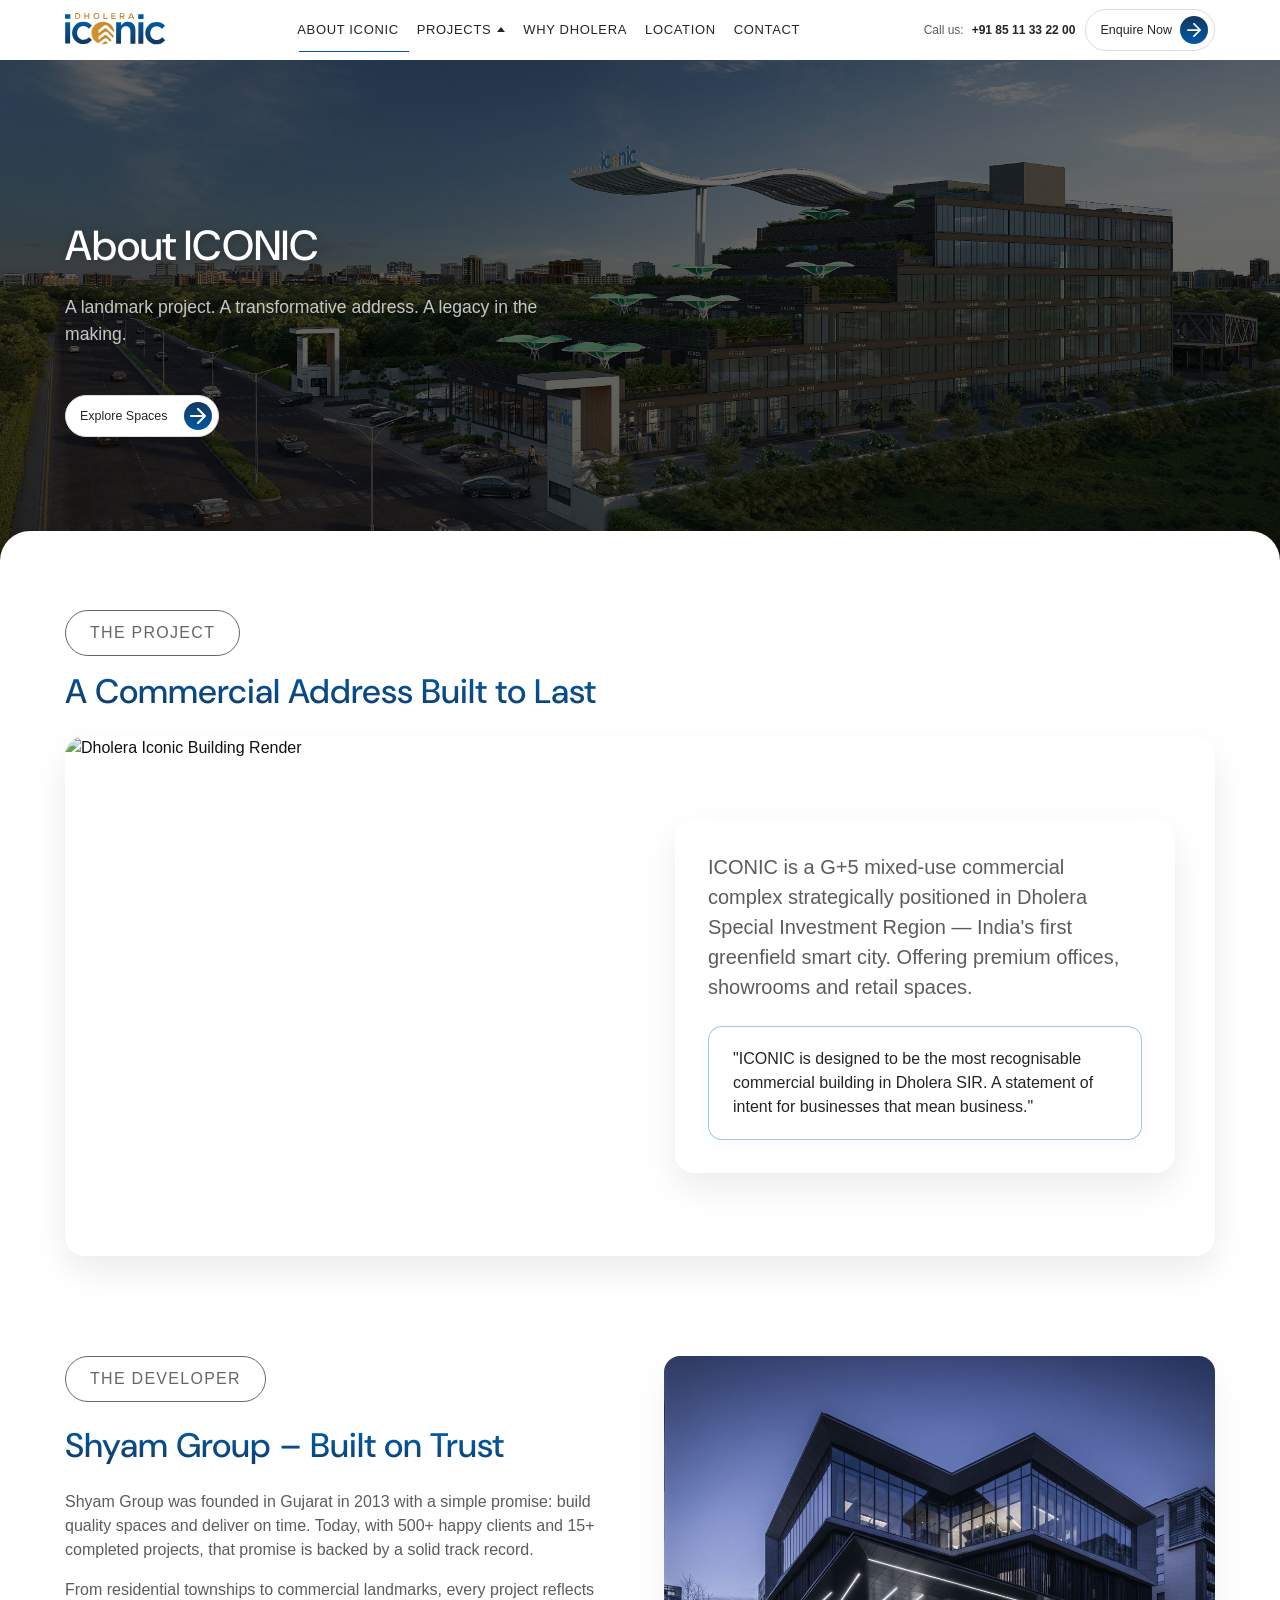
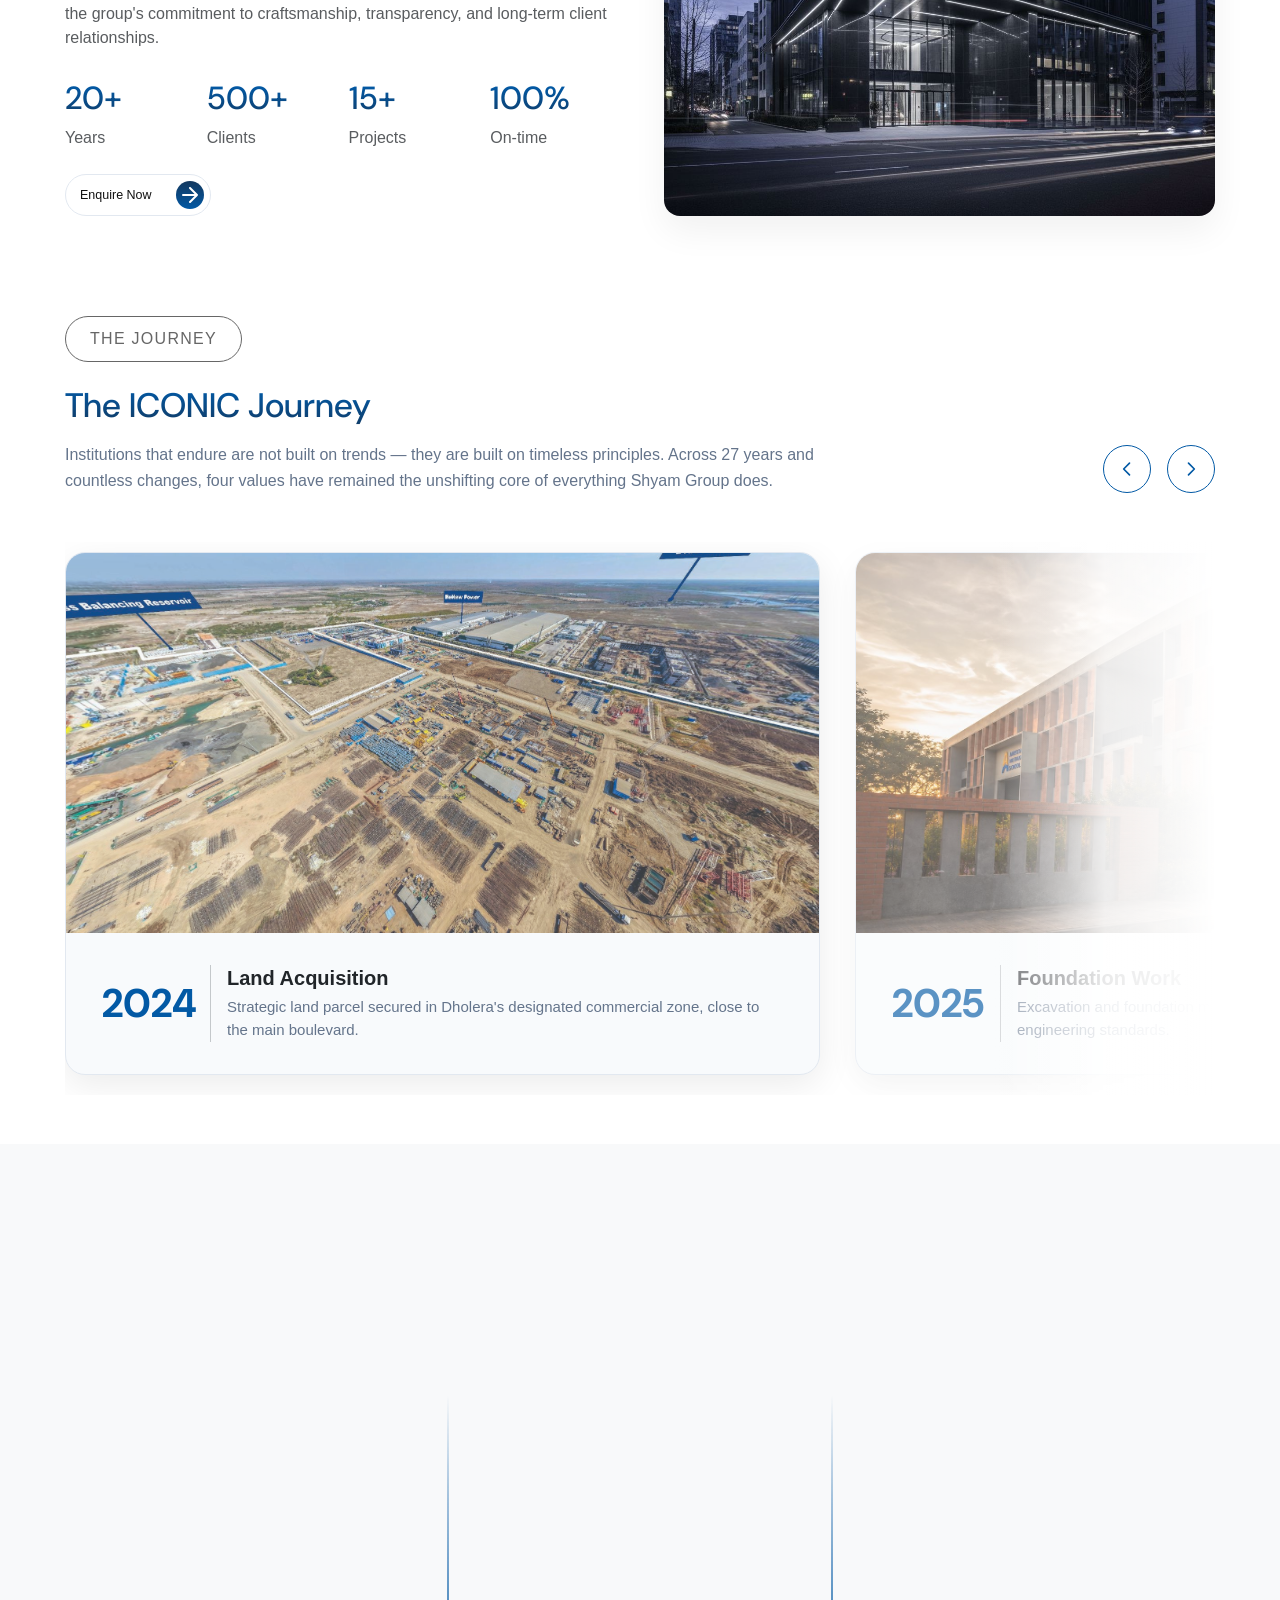
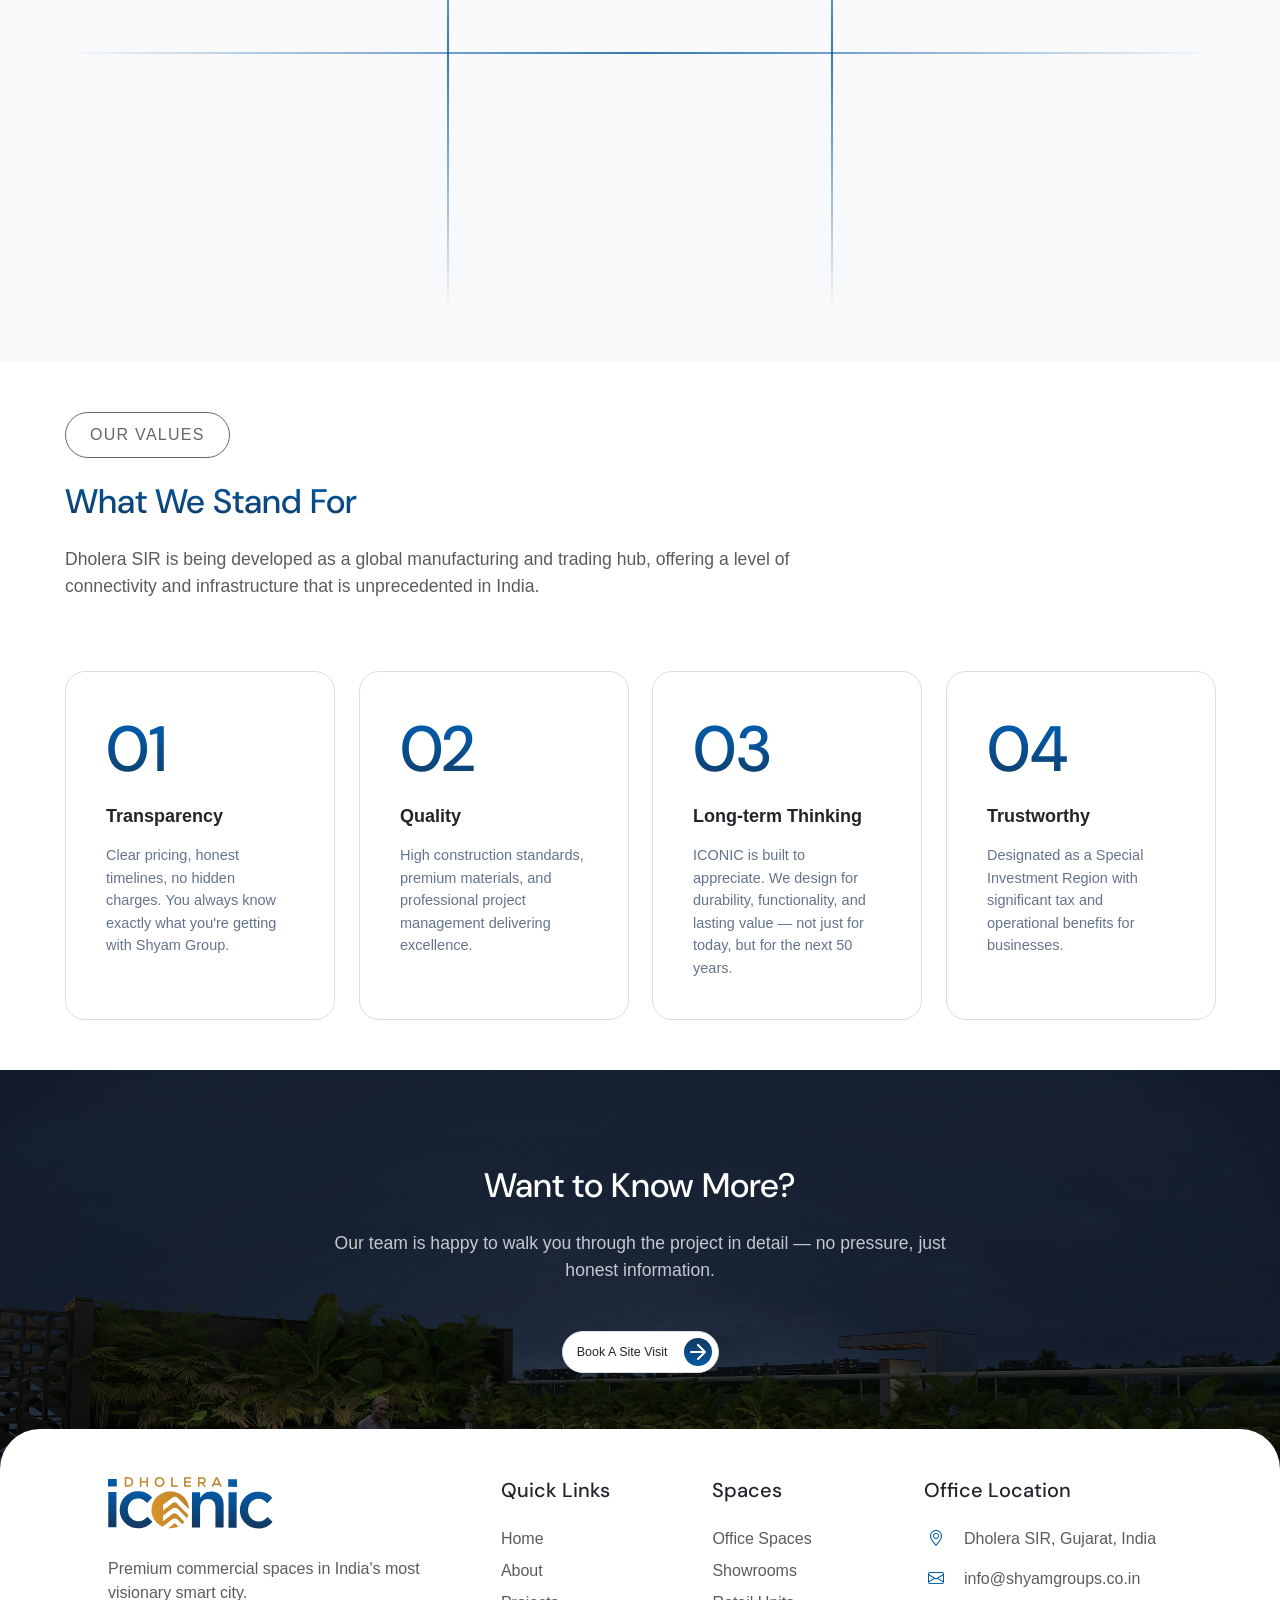
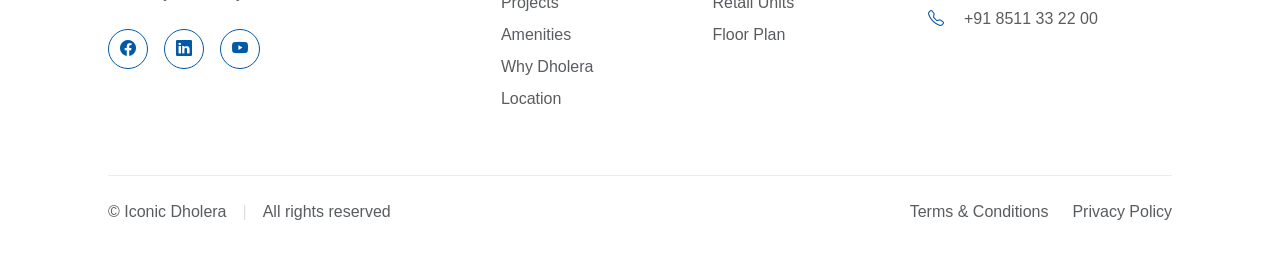
==== about.html @ 5c7adf0c "Scale feature developer building images down on mobile for compact elegant layout" ====
<!DOCTYPE html>
<html lang="en">

<head>
  <meta charset="UTF-8">
  <meta name="viewport" content="width=device-width, initial-scale=1.0">
  <title>About Dholera Iconic - Mixed-Use Commercial Complex</title>
  <meta name="description"
    content="Learn about Dholera Iconic, a premium G+5 Mixed-Use Commercial Complex in Dholera SIR developed by Shyam Group.">

  <!-- Bootstrap & Bootstrap Icons CDN -->
  <link rel="stylesheet" href="https://cdn.jsdelivr.net/npm/bootstrap@5.3.3/dist/css/bootstrap.min.css">
  <link rel="stylesheet" href="https://cdn.jsdelivr.net/npm/bootstrap-icons@1.11.3/font/bootstrap-icons.min.css">

  <!-- Swiper.js CSS CDN -->
  <link rel="stylesheet" href="https://cdn.jsdelivr.net/npm/swiper@11/swiper-bundle.min.css" />

  <!-- Custom Stylesheets -->
  <link rel="stylesheet" href="assets/css/style.css">
  <link rel="stylesheet" href="assets/css/components.css">
  <link rel="stylesheet" href="assets/css/animations.css">
  <link rel="stylesheet" href="assets/css/responsive.css">

</head>

<body class="inner-page">

  <!-- Header Dynamic Component Placeholder -->
  <div id="header-placeholder"></div>

  <!-- ==========================================
     HERO SECTION
     ========================================== -->
  <section class="hero-section hero-about" id="hero">
    <div class="container max-width-container">
      <div class="row">
        <div class="col-12 col-lg-8 text-white hero-content-wrapper">
          <div class="slide-up animated">
            <h1 class="h1-title mb-4 font-dm font-medium text-white hero-title">About ICONIC</h1>
            <p class="font-switzer font-regular text-white opacity-75 mb-5 fs-4 lh-base hero-desc">
              A landmark project. A transformative address. A legacy in the making.
            </p>
            <a href="#the-project" class="btn btn-enquire d-inline-flex align-items-center gap-3">
              <span class="font-switzer font-medium text-dark">Explore Spaces</span>
              <div class="btn-arrow-circle d-flex align-items-center justify-content-center">
                <svg width="16" height="16" viewBox="0 0 16 16" fill="none" xmlns="http://www.w3.org/2000/svg">
                  <path d="M1 8H15M15 8L8 1M15 8L8 15" stroke="white" stroke-width="2" stroke-linecap="round"
                    stroke-linejoin="round" />
                </svg>
              </div>
            </a>
          </div>
        </div>
      </div>
    </div>
    <div class="hero-curve"></div>
  </section>


  <!-- ==========================================
     THE PROJECT SECTION
     ========================================== -->
  <!-- ==========================================
     THE PROJECT SECTION
     ========================================== -->
  <section class="section-padding py-5 bg-white" id="the-project">
    <div class="container max-width-container">

      <!-- Section Header -->
      <div class="mb-4 slide-up">
        <div class="tag-capsule mb-3">THE PROJECT</div>
        <h2 class="h2-title text-gradient-primary mb-4 font-dm">A Commercial Address Built to Last</h2>
      </div>

      <!-- Feature Image Banner with Overlay Content -->
      <div class="project-banner-wrapper position-relative slide-up delay-1">
        <!-- Background Image -->
        <img src="assets/images/about_project.png" alt="Dholera Iconic Building Render"
          class="project-banner-img w-100 object-fit-cover">

        <!-- Overlay Text & Quote Card Container (Positioned on Right Side) -->
        <div class="project-banner-overlay">
          <p class="font-switzer font-regular text-muted fs-5 lh-base mb-4">
            ICONIC is a G+5 mixed-use commercial complex strategically positioned in Dholera Special Investment Region
            — India's first greenfield smart city. Offering premium offices, showrooms and retail spaces.
          </p>

          <!-- Translucent Quote Card -->
          <div class="quote-card">
            <p class="font-switzer font-medium text-dark mb-0 fs-6 lh-base">
              "ICONIC is designed to be the most recognisable commercial building in Dholera SIR. A statement of
              intent for businesses that mean business."
            </p>
          </div>
        </div>
      </div>

    </div>
  </section>


  <!-- ==========================================
     THE DEVELOPER SECTION
     ========================================== -->
  <section class="section-padding py-5 bg-white" id="the-developer">
    <div class="container max-width-container">
      <div class="row g-4 g-lg-5 align-items-stretch">

        <!-- Left Content Column -->
        <div class="col-12 col-lg-6 slide-up d-flex flex-column justify-content-between">
          <div>
            <div class="tag-capsule mb-4">The Developer</div>
            <h2 class="h2-title text-gradient-primary font-dm mb-4">Shyam Group – Built on Trust</h2>

            <p class="font-switzer font-regular text-muted fs-6 lh-base mb-3">
              Shyam Group was founded in Gujarat in 2013 with a simple promise: build quality spaces and deliver on
              time.
              Today, with 500+ happy clients and 15+ completed projects, that promise is backed by a solid track record.
            </p>
            <p class="font-switzer font-regular text-muted fs-6 lh-base mb-4">
              From residential townships to commercial landmarks, every project reflects the group's commitment to
              craftsmanship, transparency, and long-term client relationships.
            </p>
          </div>

          <div>
            <!-- Clean Borderless Developer Stats Grid -->
            <div class="row g-3 mb-4 text-start">
              <div class="col-3">
                <span class="fs-2 font-dm font-medium text-gradient-primary d-block mb-1">20+</span>
                <span class="font-switzer font-regular text-muted fs-6">Years</span>
              </div>
              <div class="col-3">
                <span class="fs-2 font-dm font-medium text-gradient-primary d-block mb-1">500+</span>
                <span class="font-switzer font-regular text-muted fs-6">Clients</span>
              </div>
              <div class="col-3">
                <span class="fs-2 font-dm font-medium text-gradient-primary d-block mb-1">15+</span>
                <span class="font-switzer font-regular text-muted fs-6">Projects</span>
              </div>
              <div class="col-3">
                <span class="fs-2 font-dm font-medium text-gradient-primary d-block mb-1">100%</span>
                <span class="font-switzer font-regular text-muted fs-6">On-time</span>
              </div>
            </div>

            <!-- Enquire Button -->
            <a href="contact.html" class="btn btn-cta d-inline-flex align-items-center">
              <span>Enquire Now</span>
              <div class="btn-arrow-circle d-flex align-items-center justify-content-center ms-2">
                <svg width="16" height="16" viewBox="0 0 16 16" fill="none" xmlns="http://www.w3.org/2000/svg">
                  <path d="M1 8H15M15 8L8 1M15 8L8 15" stroke="white" stroke-width="2" stroke-linecap="round"
                    stroke-linejoin="round" />
                </svg>
              </div>
            </a>
          </div>
        </div>

        <!-- Right Image Column (Matching Left Height via Flexbox) -->
        <div class="col-12 col-lg-6 slide-up delay-1">
          <div class="developer-img-wrapper h-100 overflow-hidden rounded-4">
            <img src="assets/images/developer_image.jpg" alt="Shyam Group Development Team"
              class="w-100 h-100 object-fit-cover image-zoom-hover">
          </div>
        </div>

      </div>
    </div>
  </section>


  <!-- ==========================================
     THE JOURNEY (TIMELINE SLIDER) SECTION
     ========================================== -->
  <section class="section-padding py-5 bg-white" id="the-journey">
    <div class="container max-width-container">

      <!-- Section Header with Left Title & Right Navigation Arrows -->
      <div class="row align-items-end mb-5 slide-up">
        <div class="col-12 col-lg-8">
          <div class="tag-capsule mb-4">The Journey</div>
          <h2 class="h2-title text-gradient-primary font-dm mb-3">The ICONIC Journey</h2>
          <p class="section-desc mb-0">
            Institutions that endure are not built on trends — they are built on timeless principles. Across 27 years
            and
            countless changes, four values have remained the unshifting core of everything Shyam Group does.
          </p>
        </div>
        <div class="col-12 col-lg-4 d-flex justify-content-lg-end gap-3 mt-4 mt-lg-0">
          <button class="journey-arrow-btn" id="journey-prev-btn" aria-label="Previous Slide">
            <svg width="20" height="20" viewBox="0 0 24 24" fill="none" xmlns="http://www.w3.org/2000/svg">
              <path d="M15 19L8 12L15 5" stroke="#0259A5" stroke-width="2" stroke-linecap="round"
                stroke-linejoin="round" />
            </svg>
          </button>
          <button class="journey-arrow-btn" id="journey-next-btn" aria-label="Next Slide">
            <svg width="20" height="20" viewBox="0 0 24 24" fill="none" xmlns="http://www.w3.org/2000/svg">
              <path d="M9 5L16 12L9 19" stroke="#0259A5" stroke-width="2" stroke-linecap="round"
                stroke-linejoin="round" />
            </svg>
          </button>
        </div>
      </div>

      <!-- Timeline Card Slider Wrapper -->
      <div class="journey-slider-wrapper slide-up delay-1">
        <div class="swiper journeySwiper">
          <div class="swiper-wrapper">

            <!-- Slide 1: 2024 -->
            <div class="swiper-slide">
              <div class="journey-card">
                <img src="assets/images/journey_1.jpg" alt="Land Acquisition Phase">
                <div class="journey-card-body">
                  <div class="row align-items-center g-3">
                    <div class="col-auto">
                      <span class="fs-1 font-dm font-bold d-block"
                        style="color: #0259A5 !important; min-width: 100px;">2024</span>
                    </div>
                    <div class="col ps-3 border-start border-secondary-subtle">
                      <h4 class="font-switzer font-semibold text-dark mb-1 fs-5">Land Acquisition</h4>
                      <p class="font-switzer font-regular text-muted mb-0 fs-6 lh-base">
                        Strategic land parcel secured in Dholera's designated commercial zone, close to the main
                        boulevard.
                      </p>
                    </div>
                  </div>
                </div>
              </div>
            </div>

            <!-- Slide 2: 2025 -->
            <div class="swiper-slide">
              <div class="journey-card">
                <img src="assets/images/journey_2.jpg" alt="Foundation Phase">
                <div class="journey-card-body">
                  <div class="row align-items-center g-3">
                    <div class="col-auto">
                      <span class="fs-1 font-dm font-bold d-block"
                        style="color: #0259A5 !important; min-width: 100px;">2025</span>
                    </div>
                    <div class="col ps-3 border-start border-secondary-subtle">
                      <h4 class="font-switzer font-semibold text-dark mb-1 fs-5">Foundation Work</h4>
                      <p class="font-switzer font-regular text-muted mb-0 fs-6 lh-base">
                        Excavation and foundation mapping commenced using seismic-resistant structural engineering
                        standards.
                      </p>
                    </div>
                  </div>
                </div>
              </div>
            </div>

            <!-- Slide 3: 2026 -->
            <div class="swiper-slide">
              <div class="journey-card">
                <img src="assets/images/hero_bg.jpg" alt="Superstructure Phase">
                <div class="journey-card-body">
                  <div class="row align-items-center g-3">
                    <div class="col-auto">
                      <span class="fs-1 font-dm font-bold d-block"
                        style="color: #0259A5 !important; min-width: 100px;">2026</span>
                    </div>
                    <div class="col ps-3 border-start border-secondary-subtle">
                      <h4 class="font-switzer font-semibold text-dark mb-1 fs-5">Superstructure & Glazing</h4>
                      <p class="font-switzer font-regular text-muted mb-0 fs-6 lh-base">
                        Completion of G+5 structural framework and high-efficiency full glass curtain wall installation.
                      </p>
                    </div>
                  </div>
                </div>
              </div>
            </div>

            <!-- Slide 4: 2027 -->
            <div class="swiper-slide">
              <div class="journey-card">
                <img src="assets/images/lobby.jpg" alt="Handover Phase">
                <div class="journey-card-body">
                  <div class="row align-items-center g-3">
                    <div class="col-auto">
                      <span class="fs-1 font-dm font-bold d-block"
                        style="color: #0259A5 !important; min-width: 100px;">2027</span>
                    </div>
                    <div class="col ps-3 border-start border-secondary-subtle">
                      <h4 class="font-switzer font-semibold text-dark mb-1 fs-5">Handover & Possession</h4>
                      <p class="font-switzer font-regular text-muted mb-0 fs-6 lh-base">
                        Final interior fit-outs, double-height lobby completion, and commercial possession handover.
                      </p>
                    </div>
                  </div>
                </div>
              </div>
            </div>

            <!-- Slide 5: 2024 -->
            <div class="swiper-slide">
              <div class="journey-card">
                <img src="assets/images/journey_1.jpg" alt="Land Acquisition Phase">
                <div class="journey-card-body">
                  <div class="row align-items-center g-3">
                    <div class="col-auto">
                      <span class="fs-1 font-dm font-bold d-block"
                        style="color: #0259A5 !important; min-width: 100px;">2024</span>
                    </div>
                    <div class="col ps-3 border-start border-secondary-subtle">
                      <h4 class="font-switzer font-semibold text-dark mb-1 fs-5">Land Acquisition</h4>
                      <p class="font-switzer font-regular text-muted mb-0 fs-6 lh-base">
                        Strategic land parcel secured in Dholera's designated commercial zone, close to the main
                        boulevard.
                      </p>
                    </div>
                  </div>
                </div>
              </div>
            </div>

            <!-- Slide 6: 2025 -->
            <div class="swiper-slide">
              <div class="journey-card">
                <img src="assets/images/journey_2.jpg" alt="Foundation Phase">
                <div class="journey-card-body">
                  <div class="row align-items-center g-3">
                    <div class="col-auto">
                      <span class="fs-1 font-dm font-bold d-block"
                        style="color: #0259A5 !important; min-width: 100px;">2025</span>
                    </div>
                    <div class="col ps-3 border-start border-secondary-subtle">
                      <h4 class="font-switzer font-semibold text-dark mb-1 fs-5">Foundation Work</h4>
                      <p class="font-switzer font-regular text-muted mb-0 fs-6 lh-base">
                        Excavation and foundation mapping commenced using seismic-resistant structural engineering
                        standards.
                      </p>
                    </div>
                  </div>
                </div>
              </div>
            </div>

            <!-- Slide 7: 2026 -->
            <div class="swiper-slide">
              <div class="journey-card">
                <img src="assets/images/hero_bg.jpg" alt="Superstructure Phase">
                <div class="journey-card-body">
                  <div class="row align-items-center g-3">
                    <div class="col-auto">
                      <span class="fs-1 font-dm font-bold d-block"
                        style="color: #0259A5 !important; min-width: 100px;">2026</span>
                    </div>
                    <div class="col ps-3 border-start border-secondary-subtle">
                      <h4 class="font-switzer font-semibold text-dark mb-1 fs-5">Superstructure & Glazing</h4>
                      <p class="font-switzer font-regular text-muted mb-0 fs-6 lh-base">
                        Completion of G+5 structural framework and high-efficiency full glass curtain wall installation.
                      </p>
                    </div>
                  </div>
                </div>
              </div>
            </div>

            <!-- Slide 8: 2027 -->
            <div class="swiper-slide">
              <div class="journey-card">
                <img src="assets/images/lobby.jpg" alt="Handover Phase">
                <div class="journey-card-body">
                  <div class="row align-items-center g-3">
                    <div class="col-auto">
                      <span class="fs-1 font-dm font-bold d-block"
                        style="color: #0259A5 !important; min-width: 100px;">2027</span>
                    </div>
                    <div class="col ps-3 border-start border-secondary-subtle">
                      <h4 class="font-switzer font-semibold text-dark mb-1 fs-5">Handover & Possession</h4>
                      <p class="font-switzer font-regular text-muted mb-0 fs-6 lh-base">
                        Final interior fit-outs, double-height lobby completion, and commercial possession handover.
                      </p>
                    </div>
                  </div>
                </div>
              </div>
            </div>

          </div>
        </div>
      </div>

    </div>
  </section>


  <!-- ==========================================
     DESIGN PHILOSOPHY SECTION
     ========================================== -->
  <section class="section-padding py-5 bg-light">
    <div class="container max-width-container">
      <div class="mb-5 slide-up">
        <div class="tag-capsule mb-4">Design Philosophy</div>
        <h2 class="h2-title text-gradient-primary mb-3">Architecture That Commands Attention</h2>
        <p class="font-switzer font-regular text-muted fs-4">Every detail of ICONIC has been considered — from the
          ground plan to the roofline.</p>
      </div>

      <!-- Infrastructure Grid (Matching Homepage Smart Infrastructure Layout) -->
      <div class="infra-grid mt-4">
        <!-- Card 1 -->
        <div class="infra-card slide-up delay-1">
          <div class="infra-icon-wrapper">
            <i class="bi bi-building text-white fs-3"></i>
          </div>
          <h4 class="font-switzer font-medium mb-3 text-dark">G+5 Structure</h4>
          <p class="font-switzer font-regular text-muted fs-6 lh-base px-3">
            Six floors of premium commercial space, each with its own character — ground retail, showroom floors, and
            office levels above.
          </p>
        </div>

        <!-- Card 2 -->
        <div class="infra-card slide-up delay-2">
          <div class="infra-icon-wrapper">
            <i class="bi bi-aspect-ratio text-white fs-3"></i>
          </div>
          <h4 class="font-switzer font-medium mb-3 text-dark">Full Glass Frontage</h4>
          <p class="font-switzer font-regular text-muted fs-6 lh-base px-3">
            Floor-to-ceiling glazing on all commercial floors maximises natural light, reduces energy use, and creates
            a striking street presence.
          </p>
        </div>

        <!-- Card 3 -->
        <div class="infra-card slide-up delay-3">
          <div class="infra-icon-wrapper">
            <i class="bi bi-door-open text-white fs-3"></i>
          </div>
          <h4 class="font-switzer font-medium mb-3 text-dark">Double-Height Lobbies</h4>
          <p class="font-switzer font-regular text-muted fs-6 lh-base px-3">
            Grand entrance lobbies set the tone from the moment you walk in — conveying prestige, scale, and quality
            to every visitor.
          </p>
        </div>

        <!-- Card 4 -->
        <div class="infra-card slide-up delay-4">
          <div class="infra-icon-wrapper">
            <i class="bi bi-shield-check text-white fs-3"></i>
          </div>
          <h4 class="font-switzer font-medium mb-3 text-dark">24/7 Security</h4>
          <p class="font-switzer font-regular text-muted fs-6 lh-base px-3">
            CCTV surveillance across all floors and parking areas, with trained on-site security staff around the
            clock.
          </p>
        </div>

        <!-- Card 5 -->
        <div class="infra-card slide-up delay-5">
          <div class="infra-icon-wrapper">
            <i class="bi bi-p-circle text-white fs-3"></i>
          </div>
          <h4 class="font-switzer font-medium mb-3 text-dark">Ample Parking</h4>
          <p class="font-switzer font-regular text-muted fs-6 lh-base px-3">
            Dedicated basement and surface parking for tenants, customers, and visitors — a practical requirement that
            is well-integrated.
          </p>
        </div>

        <!-- Card 6 -->
        <div class="infra-card slide-up delay-6">
          <div class="infra-icon-wrapper">
            <i class="bi bi-leaf text-white fs-3"></i>
          </div>
          <h4 class="font-switzer font-medium mb-3 text-dark">Green Building Principles</h4>
          <p class="font-switzer font-regular text-muted fs-6 lh-base px-3">
            Energy-efficient glazing, LED lighting throughout, rainwater harvesting, and EV-ready parking bays
            integrated from the design stage.
          </p>
        </div>
      </div>
    </div>
  </section>


  <!-- ==========================================
     OUR VALUES SECTION
     ========================================== -->
  <section class="section-padding py-5">
    <div class="container max-width-container">
      <div class="mb-5 slide-up">
        <div class="tag-capsule mb-4">Our Values</div>
        <h2 class="h2-title text-gradient-primary mb-4">What We Stand For</h2>
        <p class="font-switzer font-regular text-muted fs-4 col-lg-8 mb-0">
          Dholera SIR is being developed as a global manufacturing and trading hub, offering a level of connectivity and
          infrastructure that is unprecedented in India.
        </p>
      </div>

      <!-- Values Cards Row -->
      <div class="row g-4 mt-4">
        <!-- Value 1 -->
        <div class="col-12 col-md-6 col-lg-3 slide-up delay-1">
          <div class="value-card">
            <span class="display-3 font-dm font-medium text-gradient-primary d-block mb-3">01</span>
            <h4 class="font-switzer font-semibold text-dark mb-3">Transparency</h4>
            <p class="font-switzer font-regular text-muted lh-base mb-0">
              Clear pricing, honest timelines, no hidden charges. You always know exactly what you're getting with Shyam
              Group.
            </p>
          </div>
        </div>

        <!-- Value 2 -->
        <div class="col-12 col-md-6 col-lg-3 slide-up delay-2">
          <div class="value-card">
            <span class="display-3 font-dm font-medium text-gradient-primary d-block mb-3">02</span>
            <h4 class="font-switzer font-semibold text-dark mb-3">Quality</h4>
            <p class="font-switzer font-regular text-muted lh-base mb-0">
              High construction standards, premium materials, and professional project management delivering excellence.
            </p>
          </div>
        </div>

        <!-- Value 3 -->
        <div class="col-12 col-md-6 col-lg-3 slide-up delay-3">
          <div class="value-card">
            <span class="display-3 font-dm font-medium text-gradient-primary d-block mb-3">03</span>
            <h4 class="font-switzer font-semibold text-dark mb-3">Long-term Thinking</h4>
            <p class="font-switzer font-regular text-muted lh-base mb-0">
              ICONIC is built to appreciate. We design for durability, functionality, and lasting value — not just for
              today, but for the next 50 years.
            </p>
          </div>
        </div>

        <!-- Value 4 -->
        <div class="col-12 col-md-6 col-lg-3 slide-up delay-4">
          <div class="value-card">
            <span class="display-3 font-dm font-medium text-gradient-primary d-block mb-3">04</span>
            <h4 class="font-switzer font-semibold text-dark mb-3">Trustworthy</h4>
            <p class="font-switzer font-regular text-muted lh-base mb-0">
              Designated as a Special Investment Region with significant tax and operational benefits for businesses.
            </p>
          </div>
        </div>
      </div>
    </div>
  </section>


  <!-- ==========================================
     CTA / SITE VISIT SECTION
     ========================================== -->
  <section class="visit-cta-section text-center py-5">
    <div class="container max-width-container py-5">
      <div class="row justify-content-center">
        <div class="col-12 col-lg-10 slide-up">
          <h2 class="h2-title font-dm font-medium text-white mb-4">Want to Know More?</h2>
          <p class="font-switzer font-regular text-white opacity-75 mb-5 fs-4 col-lg-8 mx-auto lh-base">
            Our team is happy to walk you through the project in detail — no pressure, just honest information.
          </p>
          <a href="contact.html" class="btn btn-enquire d-inline-flex align-items-center gap-3">
            <span class="font-switzer font-medium text-dark">Book A Site Visit</span>
            <div class="btn-arrow-circle d-flex align-items-center justify-content-center">
              <svg width="16" height="16" viewBox="0 0 16 16" fill="none" xmlns="http://www.w3.org/2000/svg">
                <path d="M1 8H15M15 8L8 1M15 8L8 15" stroke="white" stroke-width="2" stroke-linecap="round"
                  stroke-linejoin="round" />
              </svg>
            </div>
          </a>
        </div>
      </div>
    </div>
  </section>


  <!-- Footer Placeholder -->
  <footer id="footer-placeholder" class="bg-white"></footer>


  <!-- JS Script Files -->
  <script src="https://cdn.jsdelivr.net/npm/bootstrap@5.3.3/dist/js/bootstrap.bundle.min.js"></script>
  <script src="https://cdn.jsdelivr.net/npm/swiper@11/swiper-bundle.min.js"></script>
  <script src="assets/js/navbar.js"></script>
  <script src="assets/js/animations.js"></script>
  <script src="assets/js/app.js"></script>

</body>

</html>
---- assets/css/style.css ----
@import url('https://api.fontshare.com/v2/css?f[]=switzer@200,300,400,500,600,700,800,900&display=swap');
@import url('https://fonts.googleapis.com/css2?family=DM+Sans:ital,opsz,wght@0,9..40,100..1000;1,9..40,100..1000&display=swap');

/* ==========================================
   DESIGN SYSTEM & GLOBAL VARIABLES
   ========================================== */
:root {
  /* Colors */
  --primary: #13385E;
  --primary-dark: #0A1C30;
  --secondary: #0259A5;
  --accent: #C2872B;
  --accent-light: #E4ED64;
  --dark: #111111;
  --muted: #666666;
  --light-gray: #DDDDDD;
  --bg-light: #ffffff;
  --bg-card: #E6F4FF;
  --white: #FFFFFF;

  /* Gradients */
  --primary-gradient: linear-gradient(180deg, #13385E 0%, #0259A5 100%);
  --secondary-gradient: linear-gradient(1deg, #13385E 0%, #0259A5 73%);
  --light-gradient: linear-gradient(1deg, #9FC7F0 0%, #E6F4FF 73%);
  --dark-overlay: linear-gradient(180deg, rgba(17, 17, 17, 0) 0%, rgba(17, 17, 17, 1) 100%);
  --stats-overlay: linear-gradient(0deg, rgba(0, 0, 0, 0.72) 0%, rgba(0, 0, 0, 0.62) 100%);

  /* Typography */
  --font-switzer: 'Switzer', sans-serif;
  --font-dm: 'DM Sans', sans-serif;

  /* Radius */
  --radius-xl: 30px;
  --radius-lg: 20px;
  --radius-md: 10px;
  --radius-sm: 8px;
  --radius-pill: 999px;

  /* Transitions */
  --transition-fast: all 0.2s ease-in-out;
  --transition-normal: all 0.3s cubic-bezier(0.25, 0.8, 0.25, 1);
  --transition-slow: all 0.5s cubic-bezier(0.25, 0.8, 0.25, 1);

  /* Containers */
  --max-width: 1600px;
}

/* ==========================================
   BASE STYLES
   ========================================== */
html {
  scroll-behavior: smooth;
  scroll-padding-top: 90px;
}

html,
body {
  font-family: var(--font-switzer);
  color: var(--dark);
  background-color: var(--white);
  overflow-x: hidden;
}

/* Custom Global Container System */
.container,
.max-width-container {
  max-width: 1600px !important;
  width: 100% !important;
  margin-left: auto !important;
  margin-right: auto !important;
  padding-left: 60px !important;
  padding-right: 60px !important;
}

@media (max-width: 991px) {

  .container,
  .max-width-container {
    max-width: 100% !important;
    padding-left: 20px !important;
    padding-right: 20px !important;
  }
}

@media (max-width: 575px) {

  .container,
  .max-width-container {
    padding-left: 16px !important;
    padding-right: 16px !important;
  }
}

/* Typography Helper Classes */
.font-switzer {
  font-family: var(--font-switzer);
}

.font-dm {
  font-family: var(--font-dm);
}

.font-light {
  font-weight: 300;
}

.font-regular {
  font-weight: 400;
}

.font-medium {
  font-weight: 500;
}

.font-semibold {
  font-weight: 600;
}

.font-bold {
  font-weight: 700;
}

/* Custom Heading Styles matching Figma */
h1,
.h1-title {
  font-family: var(--font-dm);
  font-weight: 500;
  font-size: 65px;
  line-height: 1.125;
}

h2,
.h2-title {
  font-family: var(--font-dm);
  font-weight: 500;
  font-size: 52px;
  line-height: 1.15;
}

h3,
.h3-title {
  font-family: var(--font-dm);
  font-weight: 500;
  font-size: 36px;
  line-height: 1.2;
}

h4,
.h4-title {
  font-family: var(--font-switzer);
  font-weight: 500;
  font-size: 26px;
  line-height: 1.3;
}

h5,
.h5-title {
  font-family: var(--font-switzer);
  font-weight: 500;
  font-size: 20px;
  line-height: 1.3;
}

/* Text Gradients */
.text-gradient-primary {
  background: var(--secondary-gradient);
  -webkit-background-clip: text;
  -webkit-text-fill-color: transparent;
}

.text-gradient-gold {
  background: linear-gradient(180deg, #E4ED64 0%, #C2872B 100%);
  -webkit-background-clip: text;
  -webkit-text-fill-color: transparent;
}

/* ==========================================
   UNIFIED GLOBAL TYPOGRAPHY SYSTEM
   ========================================== */
.section-subtitle,
.section-desc {
  font-family: var(--font-switzer);
  font-weight: 400;
  font-size: 16px !important;
  line-height: 1.6 !important;
  color: #64748B !important;
}

.card-desc,
.infra-card p,
.value-card p,
.journey-card p,
.project-description {
  font-family: var(--font-switzer);
  font-weight: 400;
  font-size: 15px !important;
  line-height: 1.55 !important;
  color: #64748B !important;
}

/* Global Responsive Typography Rules */
@media (max-width: 991px) {

  h1,
  .h1-title {
    font-size: 52px !important;
    line-height: 1.15 !important;
  }

  h2,
  .h1-title {
    font-size: 36px !important;
    line-height: 1.2 !important;
  }

  h3,
  .h3-title {
    font-size: 28px !important;
    line-height: 1.25 !important;
  }

  .section-subtitle,
  .section-desc {
    font-size: 15px !important;
    line-height: 1.55 !important;
  }

  .card-desc,
  .infra-card p,
  .value-card p,
  .journey-card p,
  .project-description {
    font-size: 14px !important;
    line-height: 1.5 !important;
  }
}

@media (max-width: 575px) {

  h1,
  .h1-title {
    font-size: 36px !important;
  }

  h2,
  .h1-title {
    font-size: 28px !important;
  }

  h3,
  .h3-title {
    font-size: 22px !important;
  }
}
---- assets/css/components.css ----
/* ==========================================
   NAVBAR & HEADER COMPONENT
   ========================================== */
.navbar {
  transition: var(--transition-normal);
  position: fixed;
  top: 0;
  left: 0;
  width: 100%;
  z-index: 1000;
  background-color: var(--white);
  /* border-bottom: 1px solid rgba(0, 0, 0, 0.05); */
}

/* Home Page Header is Transparent initially */
.home-page .navbar {
  background-color: transparent;
  /* border-bottom: 1px solid rgba(255, 255, 255, 0.15); */
}

/* Home Page Header on Scroll becomes white and blurred */
.home-page .navbar-scrolled {
  background-color: rgba(255, 255, 255, 0.95);
  backdrop-filter: blur(10px);
  -webkit-backdrop-filter: blur(10px);
  /* border-bottom: 1px solid rgba(0, 0, 0, 0.05); */
  box-shadow: 0 10px 30px rgba(0, 0, 0, 0.08);
  padding-top: 18px !important;
  padding-bottom: 18px !important;
}

/* All Inner Pages have solid headers that get scrolled effect */
.inner-page .navbar-scrolled {
  box-shadow: 0 10px 30px rgba(0, 0, 0, 0.08);
  padding-top: 18px !important;
  padding-bottom: 18px !important;
}

/* Custom Hamburger Icon */
.navbar-toggler {
  display: flex;
  flex-direction: column;
  justify-content: center;
  gap: 5px;
  width: 30px;
  height: 30px;
  background: transparent;
  outline: none !important;
}

.burger-bar {
  display: block;
  width: 24px;
  height: 2px;
  background-color: var(--dark);
  border-radius: 2px;
  transition: var(--transition-normal);
}

/* On transparent home page, white elements for better contrast if needed, 
   but since user's Figma sky is light, we can stick to dark elements. */
.home-page:not(.navbar-scrolled) .burger-bar {
  background-color: var(--dark);
}

/* ==========================================
   MOBILE DRAWER SYSTEM
   ========================================== */
/* Mobile Top Dropdown Menu (Animates from Top) */
.mobile-drawer {
  position: fixed;
  top: -120%;
  left: 0;
  right: 0;
  width: 100%;
  max-height: 75vh;
  overflow-y: auto;
  background-color: var(--white);
  z-index: 1050;
  box-shadow: 0 10px 30px rgba(0, 0, 0, 0.12);
  border-radius: 0 0 18px 18px;
  padding: 16px 20px 20px 20px;
  display: flex;
  flex-direction: column;
  transition: top 0.4s cubic-bezier(0.25, 0.8, 0.25, 1);
}

.mobile-drawer.open {
  top: 0;
}

.drawer-backdrop {
  position: fixed;
  top: 0;
  left: 0;
  width: 100vw;
  height: 100vh;
  background-color: rgba(0, 0, 0, 0.4);
  backdrop-filter: blur(4px);
  -webkit-backdrop-filter: blur(4px);
  z-index: 1040;
  opacity: 0;
  pointer-events: none;
  transition: opacity 0.3s ease;
}

.drawer-backdrop.open {
  opacity: 1;
  pointer-events: auto;
}

.mobile-drawer-header {
  border-bottom: 1px solid rgba(0, 0, 0, 0.05);
  padding-bottom: 12px;
}

.drawer-close-btn {
  color: var(--dark);
  transition: var(--transition-fast);
}

.drawer-close-btn:hover {
  transform: rotate(90deg);
  color: var(--secondary);
}

.mobile-drawer-nav .drawer-link {
  font-family: var(--font-switzer);
  font-weight: 500;
  font-size: 15px;
  text-transform: uppercase;
  color: var(--dark);
  text-decoration: none;
  display: block;
  padding: 6px 0;
  transition: var(--transition-fast);
}

.mobile-drawer-nav .drawer-link:hover,
.mobile-drawer-nav .drawer-link.active {
  color: var(--secondary);
  padding-left: 8px;
}


.logo-img {
  height: 58px;
  width: auto;
  transition: var(--transition-normal);
}

.navbar-nav .nav-link {
  font-size: 16px;
  letter-spacing: 0.05em;
  padding: 10px 20px !important;
  position: relative;
  transition: var(--transition-fast);
}

.navbar-nav .nav-link::after {
  content: '';
  position: absolute;
  bottom: 0;
  left: 20px;
  width: 0;
  height: 2px;
  background-color: var(--secondary);
  transition: var(--transition-normal);
}

.navbar-nav .nav-link.active::after,
.navbar-nav .nav-link:hover::after {
  width: calc(100% - 40px);
}

/* Enquire Now Button */
.btn-enquire {
  background-color: var(--white);
  border: 1px solid var(--light-gray);
  border-radius: var(--radius-pill);
  padding: 10px 10px 10px 28px !important;
  transition: var(--transition-normal);
}

.btn-enquire span {
  font-size: 16px;
}

.btn-arrow-circle {
  width: 44px;
  height: 44px;
  border-radius: 50%;
  background: var(--secondary-gradient);
  transition: var(--transition-normal);
}

/* Unified Button Arrow Slide Right on Hover (Stays Horizontal ->) */
.btn-enquire:hover .btn-arrow-circle,
.btn-cta:hover .btn-arrow-circle {
  transform: translateX(4px);
}

/* ==========================================
   BADGES & TAGS
   ========================================== */
.tag-capsule {
  display: inline-block;
  padding: 10px 24px;
  border: 1px solid var(--muted);
  border-radius: var(--radius-xl);
  font-size: 16px;
  letter-spacing: 0.08em;
  text-transform: uppercase;
  color: var(--muted);
  background: transparent;
}

/* ==========================================
   BUTTONS
   ========================================== */
.btn-cta {
  background-color: var(--white);
  border: 1px solid #E2E8F0;
  border-radius: var(--radius-pill);
  padding: 10px 10px 10px 28px !important;
  display: inline-flex;
  align-items: center;
  gap: 16px;
  text-decoration: none;
  transition: var(--transition-normal);
}

.btn-cta span {
  font-size: 16px;
  color: var(--dark);
  font-weight: 500;
}

.btn-cta:hover {
  background: var(--secondary-gradient) !important;
  border-color: transparent !important;
  transform: translateY(-2px);
}

.btn-cta:hover span {
  color: #FFFFFF !important;
}

.btn-cta:hover .btn-arrow-circle {
  background: #FFFFFF !important;
  box-shadow: 0 4px 12px rgba(0, 0, 0, 0.12);
}

.btn-cta:hover .btn-arrow-circle svg path {
  stroke: var(--secondary) !important;
}

/* ==========================================
   CARDS & CONTAINERS
   ========================================== */

/* Infrastructure Grid & Cards */
.infra-grid {
  display: grid;
  grid-template-columns: repeat(3, 1fr);
  position: relative;
  /* Single continuous horizontal divider between rows 1 & 2 */
  background-image: linear-gradient(90deg,
      rgba(2, 89, 165, 0),
      rgba(2, 89, 165, 0.35) 20%,
      rgba(2, 89, 165, 0.8) 50%,
      rgba(2, 89, 165, 0.35) 80%,
      rgba(2, 89, 165, 0));
  background-position: 0 50%;
  background-size: 100% 2px;
  background-repeat: no-repeat;
}

/* Vertical divider: col 1 | col 2 — on grid so it sits above card hover bg */
.infra-grid::before {
  content: '';
  position: absolute;
  left: calc(33.333% - 1px);
  top: 0;
  width: 2px;
  height: 100%;
  background: linear-gradient(180deg,
      rgba(2, 89, 165, 0),
      rgba(2, 89, 165, 0.35) 20%,
      rgba(2, 89, 165, 0.8) 50%,
      rgba(2, 89, 165, 0.35) 80%,
      rgba(2, 89, 165, 0));
  pointer-events: none;
  z-index: 2;
}

/* Vertical divider: col 2 | col 3 */
.infra-grid::after {
  content: '';
  position: absolute;
  left: calc(66.666% - 1px);
  top: 0;
  width: 2px;
  height: 100%;
  background: linear-gradient(180deg,
      rgba(2, 89, 165, 0),
      rgba(2, 89, 165, 0.35) 20%,
      rgba(2, 89, 165, 0.8) 50%,
      rgba(2, 89, 165, 0.35) 80%,
      rgba(2, 89, 165, 0));
  pointer-events: none;
  z-index: 2;
}

.infra-card {
  text-align: center;
  transition: var(--transition-normal);
  padding: 50px 30px;
  background-color: transparent;
  position: relative;
}

.infra-card:hover {
  background-color: var(--bg-light);
}

/* Secondary Body Text Typography Refinement */
.value-card p,
.infra-card p {
  font-size: 14.5px !important;
  line-height: 1.55 !important;
  color: #64748B !important;
}

/* Value Card Styling */
.value-card {
  padding: 32px 24px;
  border-radius: var(--radius-lg);
  border: 1px solid #E2E8F0;
  background-color: var(--white);
  height: 100%;
  transition: var(--transition-normal);
}

.value-card:hover {
  transform: translateY(-5px);
  box-shadow: 0 15px 35px rgba(0, 0, 0, 0.06);
  border-color: #BFD3E6;
}

.icon-wrapper,
.infra-icon-wrapper {
  position: relative;
  width: 60px;
  height: 60px;
  margin: 0 auto 28px;
  background: linear-gradient(180deg, #F2C777 0%, #E2A130 100%);
  display: flex;
  align-items: center;
  justify-content: center;
  z-index: 1;
  transition: transform 0.3s ease, filter 0.3s ease;

  clip-path: polygon(50% 0%,
      60% 8%,
      72% 4%,
      78% 16%,
      92% 18%,
      88% 32%,
      100% 40%,
      92% 50%,
      100% 60%,
      88% 68%,
      92% 82%,
      78% 84%,
      72% 96%,
      60% 92%,
      50% 100%,
      40% 92%,
      28% 96%,
      22% 84%,
      8% 82%,
      12% 68%,
      0% 60%,
      8% 50%,
      0% 40%,
      12% 32%,
      8% 18%,
      22% 16%,
      28% 4%,
      40% 8%);
}

.icon-wrapper i,
.infra-icon-wrapper i {
  color: var(--white);
  font-size: 26px;
}

.infra-icon-wrapper svg {
  width: 26px;
  height: 26px;
}

.infra-icon-wrapper svg path {
  fill: var(--white) !important;
  stroke: var(--white);
}

.infra-card:hover .infra-icon-wrapper {
  transform: scale(1.1) rotate(5deg);
  filter: brightness(1.08);
}

@media (max-width: 991px) {
  .infra-grid {
    grid-template-columns: repeat(2, 1fr);
    /* Two horizontal dividers at rows 1|2 and 2|3 in 3-row layout */
    background-image:
      linear-gradient(90deg,
        rgba(2, 89, 165, 0),
        rgba(2, 89, 165, 0.35) 20%,
        rgba(2, 89, 165, 0.8) 50%,
        rgba(2, 89, 165, 0.35) 80%,
        rgba(2, 89, 165, 0)),
      linear-gradient(90deg,
        rgba(2, 89, 165, 0),
        rgba(2, 89, 165, 0.35) 20%,
        rgba(2, 89, 165, 0.8) 50%,
        rgba(2, 89, 165, 0.35) 80%,
        rgba(2, 89, 165, 0));
    background-position: 0 33.333%, 0 66.667%;
    background-size: 100% 2px, 100% 2px;
    background-repeat: no-repeat;
  }

  /* Single vertical divider at center for 2-col layout */
  .infra-grid::before {
    left: calc(50% - 1px);
  }

  /* Second vertical not needed in 2-col */
  .infra-grid::after {
    display: none;
  }

  .infra-card {
    padding: 50px 30px;
  }
}

@media (max-width: 767px) {
  .infra-grid {
    grid-template-columns: 1fr;
  }

  /* Hide all vertical dividers on mobile */
  .infra-grid::before,
  .infra-grid::after {
    display: none;
  }

  .infra-card {
    padding: 40px 20px;
  }

  /* Override row-1 ::before — not needed here */
  .infra-card::before {
    display: none !important;
  }

  /* Simple horizontal divider between each card using ::after */
  .infra-card:not(:last-child)::after {
    content: '';
    position: absolute;
    bottom: 0;
    left: 0;
    width: 100%;
    height: 2px;
    background: linear-gradient(90deg,
        rgba(2, 89, 165, 0),
        rgba(2, 89, 165, 0.4) 50%,
        rgba(2, 89, 165, 0));
  }
}

/* Spaces/Offer Cards */
.offer-card {
  background: var(--light-gradient);
  border-radius: var(--radius-lg);
  position: relative;
  overflow: hidden;
  height: 550px;
  transition: var(--transition-slow);
  display: flex;
  flex-direction: column;
  justify-content: space-between;
}

.offer-card-header {
  padding: 40px 32px 0 32px;
}

.offer-card-image-wrapper {
  height: 350px;
  display: flex;
  align-items: flex-end;
  justify-content: center;
  overflow: hidden;
}

.offer-card-image {
  max-width: 100%;
  max-height: 100%;
  object-fit: contain;
  transition: var(--transition-slow);
}

.offer-card:hover {
  transform: translateY(-10px);
  box-shadow: 0 20px 40px rgba(2, 89, 165, 0.12);
}

.offer-card:hover .offer-card-image {
  transform: scale(1.08) translateY(-5px);
}

/* Architecture Features Grid Cards */
.arch-card {
     padding: 18px 22px;
  border: 1px solid var(--light-gray);
  border-radius: var(--radius-lg);
  text-align: center;
  height: 100%;
  background-color: var(--white);
  transition: var(--transition-normal);
}

.arch-icon-wrapper {
  position: relative;
  width: 52px;
  height: 52px;
  margin: 0 auto 24px;
  background: linear-gradient(180deg, #F2C777 0%, #E2A130 100%);
  display: flex;
  align-items: center;
  justify-content: center;
  transition: transform 0.3s ease, filter 0.3s ease;

  clip-path: polygon(50% 0%,
      60% 8%,
      72% 4%,
      78% 16%,
      92% 18%,
      88% 32%,
      100% 40%,
      92% 50%,
      100% 60%,
      88% 68%,
      92% 82%,
      78% 84%,
      72% 96%,
      60% 92%,
      50% 100%,
      40% 92%,
      28% 96%,
      22% 84%,
      8% 82%,
      12% 68%,
      0% 60%,
      8% 50%,
      0% 40%,
      12% 32%,
      8% 18%,
      22% 16%,
      28% 4%,
      40% 8%);
}

.arch-icon-wrapper i {
  color: var(--white);
  font-size: 22px;
}

.arch-icon-wrapper svg {
  width: 22px;
  height: 22px;
  stroke: var(--white) !important;
}

.arch-icon-wrapper svg path {
  fill: var(--white) !important;
  stroke: var(--white) !important;
}

.arch-card:hover {
  transform: translateY(-5px);
  border-color: #D6932A;
  box-shadow: 0 10px 30px rgba(214, 147, 42, 0.12);
}

.arch-card:hover .arch-icon-wrapper {
  transform: scale(1.1) rotate(5deg);
  filter: brightness(1.08);
}

/* ==========================================
   FOOTER COMPONENT
   ========================================== */
#footer-placeholder {
  border-radius: 40px 40px 0 0;
  margin-top: -40px;
  position: relative;
  z-index: 10;
  background-color: var(--white);
  display: block;
}

.footer-logo {
  height: 56px;
  width: auto;
}

.social-circle {
  width: 40px;
  height: 40px;
  border-radius: 50%;
  border: 1px solid var(--secondary);
  color: var(--secondary);
  background-color: var(--white);
  font-size: 16px;
  transition: var(--transition-normal);
  text-decoration: none;
}

.social-circle:hover {
  background: var(--secondary);
  border-color: var(--secondary);
  color: var(--white);
  transform: translateY(-3px);
}

.footer-link {
  transition: var(--transition-fast);
}

.footer-link:hover {
  color: var(--secondary) !important;
  padding-left: 4px;
}

.contact-icon {
  width: 24px;
  height: 24px;
  color: var(--secondary);
  font-size: 16px;
}

.copyright-divider {
  color: var(--light-gray);
  font-weight: 300;
}

/* ==========================================
   CHECKLISTS
   ========================================== */
.specs-checklist {
  display: flex;
  flex-direction: column;
  gap: 16px;
}

.check-row {
  display: flex;
  align-items: center;
  gap: 16px;
}

.check-circle {
  width: 28px;
  height: 28px;
  border-radius: 50%;
  background: var(--bg-card);
  color: var(--secondary);
  display: flex;
  align-items: center;
  justify-content: center;
  font-size: 14px;
}

.navbar-nav .nav-link {
  font-size: 16px;
  letter-spacing: 0.05em;
  padding: 8px 4px !important;
  position: relative;
  transition: var(--transition-fast);
}

.navbar-nav .nav-link::after {
  content: '';
  position: absolute;
  bottom: -4px;
  left: 0;
  width: 0;
  height: 1px;
  background-color: var(--secondary);
  transition: var(--transition-normal);
}

.navbar-nav .nav-link.active::after,
.navbar-nav .nav-link:hover::after {
  width: 100%;
}

/* Enquire Now Button */
.btn-enquire {
  background-color: var(--white);
  border: 1px solid var(--light-gray);
  border-radius: var(--radius-pill);
  padding: 8px 8px 8px 24px !important;
  display: inline-flex;
  align-items: center;
  gap: 16px;
  text-decoration: none;
  transition: var(--transition-normal);
}

.btn-enquire span {
  font-size: 16px;
  color: var(--dark);
  font-weight: 500;
}

.btn-enquire:hover {
  background: var(--secondary-gradient) !important;
  border-color: transparent !important;
  transform: translateY(-2px);
}

.btn-enquire:hover span {
  color: #FFFFFF !important;
}

.btn-enquire:hover .btn-arrow-circle {
  background: #FFFFFF !important;
  box-shadow: 0 4px 12px rgba(0, 0, 0, 0.12);
}

.btn-enquire:hover .btn-arrow-circle svg path {
  stroke: var(--secondary) !important;
}

.btn-arrow-circle {
  width: 40px;
  height: 40px;
  border-radius: 50%;
  background: var(--primary-gradient);
  display: flex;
  align-items: center;
  justify-content: center;
  transition: var(--transition-normal);
}

/* Header Navbar sticky state */
.navbar-scrolled {
  background-color: rgba(255, 255, 255, 0.98) !important;
  box-shadow: 0 4px 20px rgba(0, 0, 0, 0.06);
  padding-top: 16px !important;
  padding-bottom: 16px !important;
}


/* ==========================================
   REUSABLE GLOBAL PAGE HERO COMPONENT
   ========================================== */
.page-hero {
  position: relative;
  min-height: 680px;
  height: 740px;
  display: flex;
  align-items: center;
  justify-content: left;
  padding-bottom: 80px;
  padding-top: 130px;
  background-size: cover;
  background-position: center center;
  background-repeat: no-repeat;
}

@media (min-width: 1600px) {
  .page-hero {
    min-height: 760px;
    height: 820px;
    padding-top: 150px;
  }
}

/* Page-specific Hero Background Modifiers */
.page-hero.hero-about {
  background-image: url('../images/hero_bg.jpg');
}

.page-hero.hero-projects {
  background-image: url('../images/projects_hero.jpg');
}

.page-hero.hero-amenities {
  background-image: url('../images/amenities_hero.jpg');
}

.page-hero.hero-location {
  background-image: url('../images/location_hero.jpg');
}

.page-hero.hero-contact {
  background-image: url('../images/contact_hero.jpg');
}

.page-hero.hero-whydholera {
  background-image: url('../images/whydholera_hero.jpg');
}

/* Rich Dark Vignette Overlay System for High Text Contrast */
.page-hero::before {
  content: "";
  position: absolute;
  inset: 0;
  z-index: 1;
  background: rgba(0, 0, 0, 0.65);
  pointer-events: none;
}

.page-hero .container {
  position: relative;
  z-index: 2;
}

/* Signature White Curved Bottom Arch */
.page-hero-curve {
  position: absolute;
  bottom: -1px;
  left: 0;
  width: 100%;
  height: 60px;
  background-color: var(--white);
  border-radius: 800px 800px 0 0;
  z-index: 5;
}

.developer-img-wrapper {
  min-height: 440px;
  border-radius: var(--radius-lg);
  box-shadow: 0 15px 35px rgba(0, 0, 0, 0.06);
}

/* Responsive Hero Scaling */
@media (max-width: 991px) {
  .page-hero {
    height: 520px;
    min-height: 480px;
    padding-bottom: 70px;
  }

  .page-hero-curve {
    height: 40px;
  }
}

@media (max-width: 575px) {
  .page-hero {
    height: 600px;
    min-height: 400px;
    padding-bottom: 50px;
  }
}

/* ==========================================
   THREE SPACES 3-CARD GRID (FIGMA NODE 35-413)
   ========================================== */
.space-card {
  background: linear-gradient(180deg, #EBF5FF 0%, #D4E8FE 100%);
  border-radius: 28px;
  height: 100%;
  display: flex;
  flex-direction: column;
  justify-content: space-between;
  border: 1px solid #D2E4F7;
  box-shadow: 0 10px 30px rgba(2, 89, 165, 0.05);
  position: relative;
  overflow: hidden;
  transition: transform 0.3s ease, box-shadow 0.3s ease;
}

.space-card:hover {
  transform: translateY(-6px);
  box-shadow: 0 20px 40px rgba(2, 89, 165, 0.12);
}

.space-card-content {
  padding: 40px 36px;
}

.space-card-photo {
  padding: 40px 0 0 0;
}

.space-card-header {
  padding: 0 36px;
  margin-bottom: 20px;
}

.space-card-img-wrapper {
  margin-top: auto;
  width: 100%;
  height: 380px;
  display: flex;
  align-items: flex-end;
  justify-content: center;
  overflow: hidden;
}

.space-card-img {
  width: 100%;
  height: 100%;
  object-fit: cover;
  object-position: bottom center;
  transition: transform 0.5s ease;
}

.space-card:hover .space-card-img {
  transform: scale(1.04);
}

/* Checklist Styling inside Card 1 */
.space-checklist {
  display: flex;
  flex-direction: column;
  gap: 14px;
}

.space-check-item {
  display: flex;
  align-items: center;
  gap: 12px;
  font-family: var(--font-switzer);
  font-weight: 500;
  font-size: 14.5px;
  color: #1E293B;
}

.space-check-icon {
  width: 24px;
  height: 24px;
  border-radius: 50%;
  background: #0259A5;
  color: #FFFFFF;
  display: flex;
  align-items: center;
  justify-content: center;
  font-size: 13px;
  flex-shrink: 0;
}

/* ==========================================
   OVERVIEW & ADVANTAGE CARD COMPONENT
   ========================================== */
.overview-card {
  background-color: var(--white);
  border: 1px solid #E2E8F0;
  border-radius: 20px;
  padding: 32px 24px;
  height: 100%;
  transition: var(--transition-normal);
}

.overview-card:hover {
  transform: translateY(-5px);
  border-color: #0259A5;
  box-shadow: 0 10px 30px rgba(2, 89, 165, 0.08);
}

.overview-card .overview-value {
  font-family: var(--font-dm);
  font-weight: 600;
  font-size: 22px !important;
  line-height: 1.3 !important;
  background: var(--secondary-gradient);
  -webkit-background-clip: text;
  -webkit-text-fill-color: transparent;
  margin-bottom: 8px;
  white-space: nowrap;
}

.overview-card .overview-label {
  font-family: var(--font-switzer);
  font-weight: 600;
  font-size: 13px;
  line-height: 1.4;
  letter-spacing: 0.5px;
  text-transform: uppercase;
  color: #1E293B;
  margin-bottom: 10px;
}

.overview-card .card-desc {
  font-family: var(--font-switzer);
  font-weight: 400;
  font-size: 13.5px !important;
  line-height: 1.55 !important;
  color: #64748B !important;
}

/* ==========================================
   NEIGHBOUR LOGO CARD COMPONENT
   ========================================== */
.neighbour-logo-wrapper {
  background-color: var(--white);
  border: 1px solid #E2E8F0;
  border-radius: 16px;
  padding: 20px 24px;
  display: flex;
  align-items: center;
  justify-content: center;
  min-height: 100px;
  box-shadow: 0 4px 12px rgba(0, 0, 0, 0.03);
  transition: var(--transition-normal);
}

.neighbour-logo-wrapper:hover {
  border-color: #0259A5;
  box-shadow: 0 10px 25px rgba(2, 89, 165, 0.08);
  transform: translateY(-3px);
}

.neighbour-logo-img {
  max-width: 140px;
  max-height: 44px;
  width: auto;
  height: auto;
  object-fit: contain;
  transition: var(--transition-normal);
}

.neighbour-logo-wrapper:hover .neighbour-logo-img {
  transform: scale(1.05);
}

/* ==========================================
   INFINITE LOGO MARQUEE SLIDER
   ========================================== */
.logo-marquee-wrapper {
  overflow: hidden;
  white-space: nowrap;
  position: relative;
  width: 100%;
  padding: 10px 0;
  mask-image: linear-gradient(to right, transparent, black 10%, black 90%, transparent);
  -webkit-mask-image: linear-gradient(to right, transparent, black 10%, black 90%, transparent);
}

.logo-marquee-track {
  display: flex;
  align-items: center;
  gap: 24px;
  width: max-content;
  animation: logoMarqueeScroll 25s linear infinite;
}

.logo-marquee-track:hover {
  animation-play-state: paused;
}

.logo-marquee-item {
  width: 200px;
  flex-shrink: 0;
}

@keyframes logoMarqueeScroll {
  0% {
    transform: translateX(0);
  }

  100% {
    transform: translateX(calc(-50% - 12px));
  }
}

/* ==========================================
   HEADER NAVIGATION DROPDOWN MENU
   ========================================== */
.nav-item-dropdown {
  position: relative;
}

.nav-item-dropdown .nav-link-caret {
  display: inline-flex;
  align-items: center;
  gap: 6px;
  cursor: pointer;
}

.nav-item-dropdown .nav-caret {
  width: 0;
  height: 0;
  border-left: 4px solid transparent;
  border-right: 4px solid transparent;
  border-bottom: 5px solid currentColor;
  transition: transform 0.25s ease;
  margin-top: -2px;
}

.nav-item-dropdown:hover .nav-caret,
.nav-item-dropdown.active .nav-caret {
  transform: rotate(180deg);
  border-bottom-color: var(--secondary);
}

.dropdown-menu-custom {
  position: absolute;
  top: 100%;
  left: 50%;
  transform: translateX(-50%) translateY(12px);
  min-width: 170px;
  background-color: #FFFFFF;
  border: 1px solid rgba(0, 0, 0, 0.08);
  border-radius: 16px;
  padding: 10px 8px;
  box-shadow: 0 18px 40px rgba(0, 0, 0, 0.12);
  opacity: 0;
  visibility: hidden;
  transition: all 0.3s cubic-bezier(0.25, 0.8, 0.25, 1);
  z-index: 1100;
  list-style: none;
  margin: 0;
}

.nav-item-dropdown:hover .dropdown-menu-custom {
  opacity: 1;
  visibility: visible;
  transform: translateX(-50%) translateY(0);
}

.dropdown-item-custom {
  display: block;
  padding: 10px 18px;
  font-family: var(--font-switzer);
  font-weight: 600;
  font-size: 13px;
  letter-spacing: 0.06em;
  text-transform: uppercase;
  color: var(--dark);
  text-decoration: none;
  border-radius: 10px;
  transition: var(--transition-fast);
}

.dropdown-item-custom:hover,
.dropdown-item-custom.active {
  color: var(--secondary);
  background-color: rgba(2, 89, 165, 0.08);
  padding-left: 22px;
}

/* ==========================================
   MOBILE DRAWER SUBMENU STYLES
   ========================================== */
.mobile-dropdown-item {
  width: 100%;
}

.submenu-toggle-btn {
  color: var(--dark);
  cursor: pointer;
  outline: none;
}

.submenu-toggle-btn i {
  display: inline-block;
  transition: transform 0.3s ease;
}

.submenu-toggle-btn.open i {
  transform: rotate(180deg);
  color: var(--secondary);
}

.mobile-submenu {
  max-height: 0;
  overflow: hidden;
  transition: max-height 0.35s cubic-bezier(0.25, 0.8, 0.25, 1), padding 0.35s ease;
  padding-left: 12px;
  margin-top: 4px;
  border-left: 2px solid rgba(2, 89, 165, 0.15);
}

.mobile-submenu.open {
  max-height: 200px;
  padding-top: 8px;
  padding-bottom: 8px;
}

.submenu-link {
  display: flex;
  align-items: center;
  gap: 10px;
  padding: 8px 12px;
  font-family: var(--font-switzer);
  font-weight: 500;
  font-size: 14px;
  letter-spacing: 0.04em;
  text-transform: uppercase;
  color: #556980;
  text-decoration: none;
  border-radius: 8px;
  transition: var(--transition-fast);
}

.submenu-link:hover,
.submenu-link.active {
  color: var(--secondary);
  background-color: rgba(2, 89, 165, 0.06);
}

.submenu-dot {
  width: 6px;
  height: 6px;
  border-radius: 50%;
  background-color: var(--secondary);
  opacity: 0.4;
  transition: var(--transition-fast);
}

.submenu-link:hover .submenu-dot,
.submenu-link.active .submenu-dot {
  opacity: 1;
  transform: scale(1.3);
}

/* ==========================================
   PROJECT OVERVIEW BANNER & OVERLAY SYSTEM
   ========================================== */
.project-banner-wrapper {
  position: relative;
  border-radius: var(--radius-lg);
  box-shadow: 0 15px 35px rgba(0, 0, 0, 0.08);
}

.project-banner-img {
  min-height: 480px;
  height: 520px;
  display: block;
  border-radius: var(--radius-lg);
}

.project-banner-overlay {
  position: absolute;
  top: 50%;
  right: 40px;
  transform: translateY(-50%);
  max-width: 500px;
  background: rgba(255, 255, 255, 0.94);
  backdrop-filter: blur(12px);
  -webkit-backdrop-filter: blur(12px);
  padding: 32px;
  border-radius: 20px;
  border: 1px solid rgba(255, 255, 255, 0.8);
  box-shadow: 0 15px 35px rgba(0, 0, 0, 0.08);
  z-index: 10;
}

.quote-card {
  background: #FFFFFF;
  border: 1.5px solid rgba(2, 89, 165, 0.35);
  border-radius: 14px;
  padding: 20px 24px;
  box-shadow: 0 4px 15px rgba(2, 89, 165, 0.04);
}

.projects-overview-banner {
  height: 520px;
}

@media (max-width: 991px) {
  .project-banner-wrapper {
    box-shadow: none;
  }

  .project-banner-overlay {
    position: relative;
    top: 0;
    right: 0;
    transform: none;
    max-width: 100%;
    margin-top: 24px;
    padding: 0;
    background: transparent;
    border: none;
    box-shadow: none;
    backdrop-filter: none;
    -webkit-backdrop-filter: none;
  }

  .project-banner-img {
    height: 280px;
    min-height: 240px;
  }

  .quote-card {
    padding: 16px 20px;
  }
}

/* ==========================================
   HOMEPAGE SPECIFIC COMPONENTS
   ========================================== */
.hero-section {
  position: relative;
  background-image: url('../images/hero_bg.jpg');
  background-size: cover;
  background-position: center center;
  background-repeat: no-repeat;
  height: 760px;
  display: flex;
  align-items: center;
  padding-top: 100px;
}

.hero-section.hero-about {
  background-image: url('../images/hero_bg.jpg');
}

.hero-section.hero-projects {
  background-image: url('../images/projects_hero.jpg');
}

.hero-section.hero-amenities {
  background-image: url('../images/amenities_hero.jpg');
}

.hero-section.hero-location {
  background-image: url('../images/location_hero.jpg');
}

.hero-section.hero-contact {
  background-image: url('../images/contact_hero.jpg');
}

.hero-section.hero-whydholera {
  background-image: url('../images/whydholera_hero.jpg');
}

/* Homepage Overlay (Includes top white gradient for header text contrast) */
.hero-section::before {
  content: "";
  position: absolute;
  inset: 0;
  z-index: 1;
  background:
    linear-gradient(180deg, rgba(255, 255, 255, 0.92) 0%, rgba(255, 255, 255, 0.4) 120px, rgba(255, 255, 255, 0) 220px),
    linear-gradient(90deg, rgba(0, 0, 0, 0.35) 0%, rgba(0, 0, 0, 0.1) 35%, rgba(0, 0, 0, 0) 75%),
    linear-gradient(180deg, rgba(0, 0, 0, 0) 40%, rgba(0, 0, 0, 0.65) 100%);
  pointer-events: none;
}

/* Inner Pages Overlay (Clean Dark Overlay without top white gradient) */
body.inner-page .hero-section::before,
.hero-section.hero-about::before,
.hero-section.hero-projects::before,
.hero-section.hero-amenities::before,
.hero-section.hero-location::before,
.hero-section.hero-contact::before,
.hero-section.hero-whydholera::before {
  background: linear-gradient(180deg, rgba(0, 0, 0, 0.55) 0%, rgba(0, 0, 0, 0.65) 100%) !important;
}

.hero-section .container {
  position: relative;
  z-index: 2;
}

.hero-title {
  max-width: 520px;
  text-shadow: 0 2px 10px rgba(0, 0, 0, 0.25);
}

.hero-desc {
  max-width: 480px;
  text-shadow: 0 2px 8px rgba(0, 0, 0, 0.25);
}

.hero-curve {
  position: absolute;
  bottom: -1px;
  left: 0;
  width: 100%;
  height: 30px;
  background-color: var(--white);
  border-radius: 800px 800px 0px 0px;
  z-index: 5;
}

.stats-container {
  max-width: 1040px !important;
  margin-left: auto !important;
  margin-right: auto !important;
}

.stats-section-bg {
  background: linear-gradient(0deg, rgba(0, 0, 0, 0.78) 0%, rgba(0, 0, 0, 0.78) 100%), url('../images/stats_bg.jpg') no-repeat center center/cover;
  padding: 210px 0 !important;
  color: var(--white);
  position: relative;
  overflow: visible;
}

.cta-section-bg {
  background: var(--stats-overlay), url('../images/cta_bg.jpg') no-repeat center center/cover;
  padding: 120px 0;
  color: var(--white);
}

.about-slider-card {
  position: absolute;
  bottom: 26px;
  left: 26px;
  width: calc(100% - 52px);
  background-color: var(--white);
  border-radius: var(--radius-lg);
  padding: 20px;
  box-shadow: 0 15px 35px rgba(0, 0, 0, 0.1);
}

.slider-dot {
  width: 10px;
  height: 10px;
  border-radius: 50%;
  background-color: var(--light-gray);
  border: none;
  padding: 0;
  cursor: pointer;
  transition: var(--transition-fast);
}

.slider-dot.active {
  background-color: var(--secondary);
  transform: scale(1.3);
}

.about-left-content {
  display: flex;
  flex-direction: column;
  height: 100%;
}

.about-left-content .tag-capsule {
  width: fit-content;
}

.about-left-wrapper {
  flex: 1;
  min-height: 400px;
  position: relative;
  border-radius: var(--radius-lg);
  overflow: hidden;
}

.about-right-column {
  display: flex;
  flex-direction: column;
  height: 100%;
  gap: 30px;
}

.about-right-img-wrapper {
  width: 100%;
  flex: 1;
  min-height: 280px;
  border-radius: var(--radius-lg);
  overflow: hidden;
}

.slide-number {
  font-size: 120px !important;
  font-weight: 500 !important;
  line-height: 0.9 !important;
  font-family: var(--font-switzer);
  display: block;
}

.stat-graph-card {
  display: flex;
  align-items: flex-start;
  gap: 24px;
  position: relative;
  padding-left: 30px;
}

.stat-graph-line-wrapper {
  display: flex;
  flex-direction: column;
  align-items: center;
  position: absolute;
  top: 0;
  left: 0;
  bottom: -300px;
  padding-top: 45px;
  flex-shrink: 0;
  pointer-events: none;
}

.stat-graph-dot {
  width: 6px;
  height: 6px;
  background-color: var(--white);
  border-radius: 50%;
  position: relative;
  z-index: 2;
}

.stat-graph-dot::after {
  content: '';
  position: absolute;
  top: -6px;
  left: -6px;
  right: -6px;
  bottom: -6px;
  border: 1px dashed rgba(255, 255, 255, 0.7);
  border-radius: 50%;
}

.stat-graph-line {
  width: 2px;
  flex: 1;
  background-color: rgba(255, 255, 255, 0.6);
  z-index: 1;
  margin-top: 4px;
  flex-shrink: 0;
}

.stat-graph-content {
  text-align: left;
}

.stat-number {
  font-size: 72px !important;
  font-weight: 500 !important;
  line-height: 1 !important;
  color: var(--white);
  letter-spacing: -0.02em;
}

.stat-low {
  margin-top: 80px;
}

.stat-high {
  margin-top: 0px;
}

.amenities-section-bg {
  position: relative;
  background: url('../images/amenities_hero.jpg') no-repeat center center/cover;
  padding: 80px 0;
  min-height: 560px;
  display: flex;
  align-items: center;
  overflow: hidden;
}

.amenities-section-bg::before {
  content: '';
  position: absolute;
  inset: 0;
  background-image: var(--next-bg, none);
  background-position: center center;
  background-size: cover;
  background-repeat: no-repeat;
  opacity: 0;
  transition: opacity 0.7s ease;
  z-index: 0;
  pointer-events: none;
}

.amenities-section-bg.bg-transitioning::before {
  opacity: 1;
}

.amenities-slider-card {
  background-color: var(--white);
  border-radius: var(--radius-lg);
  padding: 40px 36px;
  box-shadow: 0 20px 40px rgba(0, 0, 0, 0.15);
  position: relative;
  z-index: 10;
}

.amenities-slider-card .h1-title {
  font-size: 36px;
  line-height: 1.2;
}

.amenity-slide-content {
  min-height: 125px;
}

.amenity-dots .slider-dot {
  width: 10px;
  height: 10px;
  border-radius: 50%;
  background-color: var(--light-gray);
  border: none;
  padding: 0;
  cursor: pointer;
  transition: var(--transition-fast);
}

.amenity-dots .slider-dot.active {
  background-color: var(--secondary);
  transform: scale(1.3);
}

.amenity-arrow-btn {
  width: 40px;
  height: 40px;
  border-radius: 50%;
  display: inline-flex;
  align-items: center;
  justify-content: center;
  border: none;
  background-color: var(--primary);
  color: var(--white);
  cursor: pointer;
  transition: var(--transition-normal);
}

.amenity-arrow-btn:hover {
  background-color: var(--secondary);
  transform: translateY(-2px);
}

.amenity-arrow-btn svg path {
  stroke: var(--white);
}

/* ==========================================
   ABOUT PAGE COMPONENTS
   ========================================== */
.about-hero {
  position: relative;
  background: linear-gradient(0deg, rgba(0, 0, 0, 0.6) 0%, rgba(0, 0, 0, 0.6) 100%), url('../images/hero_bg.jpg') no-repeat center center/cover;
  height: 650px;
  display: flex;
  align-items: center;
  padding-top: 100px;
}

.about-hero-curve {
  position: absolute;
  bottom: -1px;
  left: 0;
  width: 100%;
  height: 60px;
  background-color: var(--white);
  border-radius: 800px 800px 0 0;
  z-index: 5;
}

.project-hero-section,
.project {
  position: relative;
  padding: 0;
  margin-top: 0;
  background-color: #FFFFFF;
}

.project-hero-bg {
  height: 680px;
  overflow: hidden;
  position: relative;
  background-color: #FFFFFF;
}

.project-hero-bg img {
  width: 100%;
  height: 100%;
  object-fit: cover;
  object-position: center 25%;
}

.project-card {
  position: relative;
  background: #FFFFFF;
  border-radius: 40px;
  padding: 60px;
  margin-top: -180px;
  z-index: 5;
  box-shadow: 0 25px 60px rgba(0, 0, 0, 0.08);
  border: 1px solid #E2E8F0;
}

.project-description {
  font-size: 16px;
  line-height: 1.7;
  color: #64748B;
}

.project-quote {
  margin-top: 24px;
  padding: 20px 24px;
  border: 1px solid #0259A5;
  border-radius: 12px;
  font-size: 15px;
  line-height: 1.6;
  background-color: #F5FAFF;
  color: #111111;
}

.dev-stat-box {
  border: 1px solid var(--light-gray);
  border-radius: var(--radius-lg);
  padding: 30px 20px;
  background-color: var(--white);
  text-align: center;
  transition: var(--transition-normal);
}

.dev-stat-box:hover {
  transform: translateY(-5px);
  box-shadow: 0 10px 25px rgba(2, 89, 165, 0.08);
  border-color: var(--secondary);
}

.journey-slider-wrapper {
  position: relative;
  width: 100%;
  overflow: hidden;
  padding-top: 10px;
}

.journey-slider-wrapper::after {
  content: "";
  position: absolute;
  top: 0;
  right: 0;
  bottom: 0;
  width: 220px;
  background: linear-gradient(270deg, #ffffff 0%, rgba(255, 255, 255, 0.85) 50%, rgba(255, 255, 255, 0) 100%);
  pointer-events: none;
  z-index: 10;
}

.journeySwiper {
  overflow: visible !important;
  padding-bottom: 20px;
}

.journeySwiper .swiper-slide {
  transition: opacity 0.5s ease;
  opacity: 0.4;
  height: auto;
}

.journeySwiper .swiper-slide-active {
  opacity: 1 !important;
}

.journeySwiper .swiper-slide-next {
  opacity: 0.65 !important;
}

.journey-card {
  background: #F8FAFC;
  border-radius: var(--radius-lg);
  overflow: hidden;
  box-shadow: 0 10px 35px rgba(0, 0, 0, 0.08);
  border: 1px solid #E2E8F0;
  transition: var(--transition-normal);
}

.journey-card img {
  width: 100%;
  height: 380px;
  object-fit: cover;
  display: block;
}

.journey-card-body {
  padding: 32px 36px;
}

.journey-arrow-btn {
  width: 48px;
  height: 48px;
  border-radius: 50%;
  border: 1.5px solid #0259A5;
  background: transparent;
  color: #0259A5;
  display: inline-flex;
  align-items: center;
  justify-content: center;
  cursor: pointer;
  transition: all 0.3s ease;
}

.journey-arrow-btn:hover {
  background: #0259A5;
  color: #ffffff;
  transform: scale(1.05);
}

.journey-arrow-btn svg path {
  stroke: currentColor;
  transition: stroke 0.3s ease;
}

.value-card {
  background-color: var(--white);
  border: 1px solid var(--light-gray);
  border-radius: var(--radius-lg);
  padding: 40px;
  height: 100%;
  transition: var(--transition-normal);
}

.value-card:hover {
  transform: translateY(-5px);
  border-color: var(--secondary);
  box-shadow: 0 10px 30px rgba(2, 89, 165, 0.08);
}

.visit-cta-section {
  background: var(--stats-overlay), url('../images/cta_bg.jpg') no-repeat center center/cover;
  padding: 120px 0;
  color: var(--white);
}

/* ==========================================
   PROJECTS PAGE COMPONENTS
   ========================================== */
.check-row {
  display: flex;
  align-items: center;
  gap: 16px;
  margin-bottom: 16px;
}

.check-circle {
  width: 28px;
  height: 28px;
  border-radius: 50%;
  background: var(--bg-card);
  color: var(--secondary);
  display: flex;
  align-items: center;
  justify-content: center;
}

.floor-tabs-container {
  display: flex;
  flex-wrap: wrap;
  gap: 12px;
  padding-bottom: 20px;
}

.floor-tab {
  background-color: var(--white);
  border: 1px solid var(--light-gray);
  border-radius: var(--radius-pill);
  padding: 12px 28px;
  font-family: var(--font-switzer);
  font-weight: 500;
  font-size: 16px;
  color: var(--primary);
  cursor: pointer;
  transition: var(--transition-normal);
}

.floor-tab.active {
  background: var(--primary-gradient);
  color: var(--white);
  border-color: transparent;
  box-shadow: 0 5px 15px rgba(2, 89, 165, 0.2);
}

.blueprint-wrapper {
  border: 2px solid #1E293B;
  border-radius: var(--radius-lg);
  overflow: hidden;
  background-color: #FFFFFF;
  box-shadow: 0 15px 35px rgba(0, 0, 0, 0.08);
  transition: var(--transition-normal);
  width: 100%;
  height: 100%;
  display: flex;
}

.blueprint-img {
  width: 100%;
  height: 100%;
  object-fit: cover;
  display: block;
  transition: var(--transition-slow);
}

.floor-details-box {
  height: 100%;
  display: flex;
  flex-direction: column;
  justify-content: center;
}

.specs-table {
  width: 100%;
  border-collapse: separate;
  border-spacing: 0;
  border: 1px solid #E6DFD7;
  border-radius: var(--radius-sm);
  overflow: hidden;
}

.specs-table th {
  background-color: var(--bg-card);
  color: var(--dark);
  font-family: var(--font-switzer);
  font-weight: 500;
  padding: 16px;
  text-align: left;
}

.specs-table td {
  padding: 16px;
  border-bottom: 1px solid #E6DFD7;
  font-family: var(--font-dm);
  font-size: 16px;
  color: var(--dark);
}

.specs-table tr:nth-child(even) td {
  background-color: #FAF8F5;
}

.specs-table tr:last-child td {
  border-bottom: none;
}

.projects-cta {
  background: var(--stats-overlay), url('../images/projects_cta_bg.jpg') no-repeat center center/cover;
  padding: 120px 0;
  color: var(--white);
}

/* ==========================================
   WHY DHOLERA PAGE COMPONENTS
   ========================================== */
.comp-table {
  width: 100%;
  border-collapse: separate;
  border-spacing: 0;
  border: 1px solid var(--light-gray);
  border-radius: var(--radius-lg);
  overflow: hidden;
  box-shadow: 0 10px 25px rgba(0, 0, 0, 0.02);
}

.comp-table th {
  background-color: #F8F9FA;
  color: var(--dark);
  font-family: var(--font-switzer);
  font-weight: 600;
  font-size: 18px;
  padding: 24px;
  border-bottom: 2px solid var(--light-gray);
}

.comp-table td {
  padding: 20px 24px;
  font-family: var(--font-switzer);
  font-size: 16px;
  border-bottom: 1px solid var(--light-gray);
}

.comp-table tr:last-child td {
  border-bottom: none;
}

.comp-table tr td:first-child,
.comp-table tr th:first-child {
  font-weight: 500;
  color: var(--dark);
  background-color: #FAF8F5;
  width: 25%;
}

.comp-table tr td:nth-child(2) {
  color: var(--secondary);
  font-weight: 500;
}

.comp-table tr td:last-child {
  color: var(--muted);
}

.infra-slider-section {
  background: var(--stats-overlay), url('../images/infra_slider_bg.jpg') no-repeat center center/cover;
  padding: 120px 0;
  color: var(--white);
  position: relative;
}

.infra-slider-card {
  background-color: var(--white);
  color: var(--dark);
  border-radius: var(--radius-lg);
  padding: 40px;
  max-width: 693px;
  box-shadow: 0 15px 40px rgba(0, 0, 0, 0.15);
  position: relative;
  z-index: 10;
}

.infra-dots-container {
  display: flex;
  gap: 10px;
}

.infra-dot {
  width: 10px;
  height: 10px;
  border-radius: 50%;
  background-color: var(--light-gray);
  cursor: pointer;
  transition: var(--transition-normal);
}

.infra-dot.active {
  background-color: var(--secondary);
  transform: scale(1.2);
}

.infra-arrow {
  width: 40px;
  height: 40px;
  border-radius: 50%;
  background-color: var(--white);
  border: 1px solid var(--secondary);
  display: flex;
  align-items: center;
  justify-content: center;
  color: var(--secondary);
  cursor: pointer;
  transition: var(--transition-normal);
}

.infra-arrow:hover {
  background-color: var(--secondary);
  color: var(--white);
}

.why-cta-section {
  background: var(--stats-overlay), url('../images/infra_map.jpg') no-repeat center center/cover;
  padding: 120px 0;
  color: var(--white);
}

/* ==========================================
   LOCATION PAGE COMPONENTS
   ========================================== */
.landmark-card {
  border: 1px solid var(--light-gray);
  border-radius: var(--radius-lg);
  overflow: hidden;
  background-color: var(--white);
  transition: var(--transition-normal);
  height: 100%;
  position: relative;
}

.landmark-card:hover {
  transform: translateY(-8px);
  box-shadow: 0 20px 40px rgba(2, 89, 165, 0.1);
  border-color: var(--secondary);
}

.landmark-image-wrapper {
  position: relative;
  height: 250px;
  overflow: hidden;
}

.landmark-image {
  width: 100%;
  height: 100%;
  object-fit: cover;
  transition: var(--transition-slow);
}

.landmark-card:hover .landmark-image {
  transform: scale(1.05);
}

.landmark-badge {
  position: absolute;
  top: 15px;
  right: 15px;
  background: var(--primary-gradient);
  color: var(--white);
  font-family: var(--font-switzer);
  font-size: 14px;
  font-weight: 500;
  padding: 8px 16px;
  border-radius: var(--radius-pill);
  box-shadow: 0 4px 10px rgba(2, 89, 165, 0.2);
}

.landmark-body {
  padding: 24px;
}

.location-cta-section {
  background: var(--stats-overlay), url('../images/projects_cta_bg.jpg') no-repeat center center/cover;
  padding: 120px 0;
  color: var(--white);
}

/* ==========================================
   AMENITIES PAGE COMPONENTS
   ========================================== */
.amenity-card {
  text-align: center;
  padding: 40px 30px;
  background-color: var(--white);
  border: 1px solid var(--light-gray);
  border-radius: var(--radius-lg);
  transition: var(--transition-normal);
  height: 100%;
}

.amenity-card:hover {
  transform: translateY(-5px);
  box-shadow: 0 15px 35px rgba(0, 0, 0, 0.04);
  border-color: var(--secondary);
}

.amenity-icon-circle {
  width: 74px;
  height: 74px;
  border-radius: 50%;
  background: rgba(197, 136, 43, 0.1);
  color: var(--secondary);
  display: flex;
  align-items: center;
  justify-content: center;
  margin: 0 auto 24px;
  font-size: 32px;
  transition: var(--transition-normal);
}

.amenity-card:hover .amenity-icon-circle {
  background: var(--primary-gradient);
  color: var(--white);
}

.spec-tabs-container {
  display: flex;
  flex-wrap: wrap;
  gap: 12px;
  justify-content: center;
  margin-bottom: 40px;
}

.spec-tab-btn {
  background-color: var(--white);
  border: 1px solid var(--light-gray);
  border-radius: 100px;
  padding: 14px 28px;
  font-family: var(--font-switzer);
  font-weight: 500;
  font-size: 18px;
  color: var(--dark);
  cursor: pointer;
  display: flex;
  align-items: center;
  gap: 10px;
  transition: var(--transition-normal);
}

.spec-tab-btn.active {
  background: var(--primary-gradient);
  color: var(--white);
  border-color: transparent;
  box-shadow: 0 10px 20px rgba(2, 89, 165, 0.2);
}

.spec-table-container {
  border: 1.25px solid rgba(0, 0, 0, 0.08);
  border-radius: var(--radius-lg);
  overflow: hidden;
  box-shadow: 0 10px 25px rgba(0, 0, 0, 0.02);
}

.spec-row {
  display: flex;
  border-bottom: 1px solid rgba(0, 0, 0, 0.08);
}

.spec-row:last-child {
  border-bottom: none;
}

.spec-row:nth-child(even) {
  background-color: #FAF8F5;
}

.spec-label {
  width: 40%;
  padding: 25px 40px;
  font-family: var(--font-dm);
  font-weight: 500;
  font-size: 18px;
  color: var(--dark);
  border-right: 1.25px solid rgba(0, 0, 0, 0.08);
}

.spec-val {
  width: 60%;
  padding: 25px 40px;
  font-family: var(--font-switzer);
  font-size: 18px;
  color: var(--muted);
}

.specs-cta-section {
  background: var(--stats-overlay), url('../images/specs_cta_bg.jpg') no-repeat center center/cover;
  padding: 120px 0;
  color: var(--white);
}

/* ==========================================
   CONTACT PAGE COMPONENTS
   ========================================== */
.enquiry-card-container {
  background-color: var(--white);
  border: 1px solid var(--light-gray);
  border-radius: var(--radius-lg);
  padding: 48px;
  box-shadow: 0 10px 30px rgba(0, 0, 0, 0.02);
}

.form-control,
.form-select {
  background-color: var(--white);
  border: 1px solid var(--light-gray);
  border-radius: var(--radius-sm);
  padding: 14px 18px;
  font-family: var(--font-switzer);
  font-size: 16px;
  color: var(--dark);
  transition: var(--transition-normal);
}

.form-control:focus,
.form-select:focus {
  border-color: var(--secondary);
  box-shadow: 0 0 0 4px rgba(2, 89, 165, 0.1);
  background-color: var(--white);
}

.form-label {
  font-family: var(--font-switzer);
  font-weight: 500;
  font-size: 16px;
  color: var(--dark);
  margin-bottom: 8px;
}

.corp-info-card {
  display: flex;
  gap: 20px;
  padding: 24px;
  background-color: var(--white);
  border: 1px solid #E8E4E0;
  border-radius: var(--radius-lg);
  transition: var(--transition-normal);
}

.corp-info-card:hover {
  border-color: var(--secondary);
  transform: translateY(-3px);
  box-shadow: 0 10px 25px rgba(2, 89, 165, 0.06);
}

.corp-info-icon {
  width: 48px;
  height: 48px;
  border-radius: 50%;
  background-color: #FFF8ED;
  color: #C5882B;
  display: flex;
  align-items: center;
  justify-content: center;
  flex-shrink: 0;
}

.faq-accordion-item {
  border-bottom: 2px solid #E8E4E0;
  padding-bottom: 20px;
  margin-bottom: 24px;
}

.faq-accordion-header {
  display: flex;
  justify-content: space-between;
  align-items: center;
  background: none;
  border: none;
  width: 100%;
  text-align: left;
  padding: 0;
  font-family: var(--font-switzer);
  font-weight: 500;
  font-size: 24px;
  color: var(--dark);
  cursor: pointer;
}

.faq-accordion-body {
  padding-top: 16px;
  font-family: var(--font-switzer);
  font-weight: 400;
  font-size: 18px;
  color: var(--muted);
  line-height: 28px;
  display: none;
}

.faq-chevron {
  width: 44px;
  height: 44px;
  border-radius: 50%;
  background: var(--secondary-gradient);
  color: var(--white);
  display: flex;
  align-items: center;
  justify-content: center;
  transition: var(--transition-normal);
  font-size: 20px;
  flex-shrink: 0;
}

.contact-cta-section {
  background: var(--stats-overlay), url('../images/contact_cta_bg.jpg') no-repeat center center/cover;
  padding: 120px 0;
  color: var(--white);
}
---- assets/css/animations.css ----
/* ==========================================
   SCROLL REVEAL ANIMATIONS
   ========================================== */

/* Base transition parameters */
.fade-in,
.slide-up,
.slide-left,
.slide-right,
.zoom-in {
  opacity: 0;
  transition: opacity 0.8s cubic-bezier(0.25, 1, 0.5, 1),
              transform 0.8s cubic-bezier(0.25, 1, 0.5, 1);
  will-change: transform, opacity;
}

/* Animations active states */
.fade-in.animated {
  opacity: 1;
}

.slide-up.animated {
  opacity: 1;
  transform: translateY(0);
}

.slide-left.animated {
  opacity: 1;
  transform: translateX(0);
}

.slide-right.animated {
  opacity: 1;
  transform: translateX(0);
}

.zoom-in.animated {
  opacity: 1;
  transform: scale(1);
}

/* Base states (before animation) */
.slide-up {
  transform: translateY(40px);
}

.slide-left {
  transform: translateX(-40px);
}

.slide-right {
  transform: translateX(40px);
}

.zoom-in {
  transform: scale(0.95);
}

/* Delay modifiers for sequential item loading */
.delay-1 { transition-delay: 0.1s; }
.delay-2 { transition-delay: 0.2s; }
.delay-3 { transition-delay: 0.3s; }
.delay-4 { transition-delay: 0.4s; }
.delay-5 { transition-delay: 0.5s; }
.delay-6 { transition-delay: 0.6s; }

/* ==========================================
   INTERACTIVE HOVER MICRO-ANIMATIONS
   ========================================== */

/* Image Zoom Hover effect */
.image-zoom-hover {
  overflow: hidden;
}

.image-zoom-hover img {
  transition: transform 0.6s cubic-bezier(0.25, 1, 0.5, 1);
}

.image-zoom-hover:hover img {
  transform: scale(1.05);
}

/* Hover Lift utility */
.hover-lift {
  transition: var(--transition-normal);
}

.hover-lift:hover {
  transform: translateY(-5px);
}

/* Card Hover Lift & Shadow */
.card-hover {
  transition: var(--transition-normal);
}

.card-hover:hover {
  transform: translateY(-8px);
  box-shadow: 0 15px 35px rgba(2, 89, 165, 0.1);
}

/* Ripple keyframe if needed */
@keyframes button-ripple {
  0% {
    transform: scale(0);
    opacity: 0.5;
  }
  100% {
    transform: scale(2.5);
    opacity: 0;
  }
}
---- assets/css/responsive.css ----
/* ==========================================
   RESPONSIVE LAYOUTS & MEDIA QUERIES
   ========================================== */

/* Laptop and Medium Desktop screens (up to 1600px) */
@media (max-width: 1600px) {

  /* Container Sizing */
  .container,
  .max-width-container {
    max-width: 1440px !important;
  }

  /* Typography */
  h1,
  .h1-title {
    font-size: 64px !important;
    line-height: 1.15 !important;
  }

  h2,
  .h2-title {
    font-size: 48px !important;
    line-height: 1.18 !important;
  }

  h3,
  .h3-title {
    font-size: 32px !important;
  }

  h4,
  .h4-title {
    font-size: 24px !important;
  }

  h5,
  .h5-title {
    font-size: 19px !important;
  }

  p.fs-4 {
    font-size: 1.10rem !important;
  }

  /* Paddings & Spacing */
  .section-padding,
  .cta-section-bg,
  .amenities-section-bg {
    padding: 70px 0 !important;
  }

  .stats-section-bg {
    padding: 180px 0 !important;
  }

  /* Hero Section */
  .hero-section {
    height: 680px !important;
    padding-top: 130px !important;
  }

  .slide-number {
    font-size: 100px !important;
  }

  /* Smart Infrastructure */
  .infra-card {
    padding: 50px 30px !important;
  }

  .infra-icon-wrapper {
    width: 66px !important;
    height: 66px !important;
  }

  /* Stats Section */
  .stat-number {
    font-size: 64px !important;
  }

  .stat-low {
    margin-top: 65px !important;
  }

  /* What We Offer Section */
  .offer-card {
    height: 480px !important;
  }

  .offer-card-image-wrapper {
    height: 300px !important;
  }

  /* Amenities Section */
  .amenities-slider-card {
    padding: 42px 36px !important;
  }

  .amenity-slide-content {
    min-height: 210px !important;
  }

  /* Architecture Section */
  #architecture-section .overflow-hidden {
    height: 500px !important;
  }

  /* Header & Navbar */
  .navbar {
    padding-top: 14px !important;
    padding-bottom: 14px !important;
  }

  .logo-img {
    height: 44px !important;
  }

  .navbar-nav {
    gap: 20px !important;
  }

  .navbar-nav .nav-link {
    font-size: 14px !important;
  }

  .header-call-text,
  .header-call-num {
    font-size: 14px !important;
  }

  .navbar-nav .nav-link::after {
    left: 0 !important;
  }

  .navbar .d-xl-flex {
    gap: 20px !important;
  }

  .btn-enquire {
    padding: 7px 7px 7px 20px !important;
  }

  .btn-enquire span {
    font-size: 14px !important;
  }

  .btn-enquire .btn-arrow-circle {
    width: 36px !important;
    height: 36px !important;
  }
}

/* Desktop and Large Laptops (up to 1440px) */
@media (max-width: 1440px) {

  /* Container Sizing */
  .container,
  .max-width-container {
    max-width: 1300px !important;
  }

  /* Typography */
  h1,
  .h1-title {
    font-size: 56px !important;
    line-height: 1.15 !important;
  }

  h2,
  .h2-title {
    font-size: 42px !important;
    line-height: 1.18 !important;
  }

  h3,
  .h3-title {
    font-size: 28px !important;
  }

  h4,
  .h4-title {
    font-size: 22px !important;
  }

  h5,
  .h5-title {
    font-size: 18px !important;
  }

  p.fs-4 {
    font-size: 1.10rem !important;
  }

  /* Paddings & Spacing */
  .section-padding,
  .cta-section-bg,
  .amenities-section-bg {
    padding: 60px 0 !important;
  }

  .stats-section-bg {
    padding: 150px 0 !important;
  }

  /* Hero Section */
  .hero-section {
    height: 640px !important;
    padding-top: 120px !important;
  }

  .slide-number {
    font-size: 80px !important;
  }

  /* Smart Infrastructure */
  .infra-card {
    padding: 40px 24px !important;
  }

  .infra-icon-wrapper {
    width: 60px !important;
    height: 60px !important;
  }

  /* Stats Section */
  .stat-number {
    font-size: 56px !important;
  }

  .stat-low {
    margin-top: 50px !important;
  }

  /* What We Offer Section */
  .offer-card {
    height: 440px !important;
  }

  .offer-card-image-wrapper {
    height: 270px !important;
  }

  /* Amenities Section */
  .amenities-slider-card {
    padding: 36px 30px !important;
  }

  .amenity-slide-content {
    min-height: 180px !important;
  }

  /* Architecture Section */
  #architecture-section .overflow-hidden {
    height: 440px !important;
  }

  /* Header & Navbar */
  .navbar {
    padding-top: 12px !important;
    padding-bottom: 12px !important;
  }

  .logo-img {
    height: 40px !important;
  }

  .navbar-nav {
    gap: 15px !important;
  }

  .navbar-nav .nav-link {
    font-size: 13.5px !important;
  }

  .header-call-text,
  .header-call-num {
    font-size: 13.5px !important;
  }

  .navbar-nav .nav-link::after {
    left: 0 !important;
  }

  .navbar .d-xl-flex {
    gap: 16px !important;
  }

  .btn-enquire {
    padding: 7px 7px 7px 18px !important;
    font-size: 13.5px !important;
  }

  .btn-enquire span {
    font-size: 13.5px !important;
  }

  .btn-enquire .btn-arrow-circle {
    width: 34px !important;
    height: 34px !important;
  }
}

/* Standard Laptops (up to 1366px) */
@media (max-width: 1366px) {

  /* Container Sizing */
  .container,
  .max-width-container {
    max-width: 1270px !important;
  }

  /* Typography */
  h1,
  .h1-title {
    font-size: 48px !important;
    line-height: 1.15 !important;
  }

  h2,
  .h2-title {
    font-size: 38px !important;
    line-height: 1.18 !important;
  }

  h3,
  .h3-title {
    font-size: 26px !important;
  }

  h4,
  .h4-title {
    font-size: 20px !important;
  }

  h5,
  .h5-title {
    font-size: 17px !important;
  }

  p.fs-4 {
    font-size: 1.10rem !important;
  }

  /* Paddings & Spacing */
  .section-padding,
  .cta-section-bg,
  .amenities-section-bg {
    padding: 50px 0 !important;
  }

  .stats-section-bg {
    padding: 160px 0 !important;
  }

  /* Hero Section */
  .hero-section {
    height: 600px !important;
    padding-top: 110px !important;
  }

  .slide-title {
    font-size: 20px !important;
  }

  .slide-desc {
    font-size: 13px !important;
  }

  /* Smart Infrastructure */
  .infra-card {
    padding: 36px 20px !important;
  }

  .infra-icon-wrapper {
    width: 54px !important;
    height: 54px !important;
  }

  /* Stats Section */
  .stat-number {
    font-size: 48px !important;
  }

  .stat-low {
    margin-top: 40px !important;
  }

  /* What We Offer Section */
  .offer-card {
    height: 410px !important;
  }

  .offer-card-image-wrapper {
    height: 250px !important;
  }

  /* Amenities Section */
  .amenities-slider-card {
    padding: 32px 26px !important;
  }

  .amenity-slide-content {
    min-height: 160px !important;
  }

  /* Architecture Section */
  #architecture-section .overflow-hidden {
    height: 400px !important;
  }

  /* Header & Navbar */
  .navbar {
    padding-top: 10px !important;
    padding-bottom: 10px !important;
  }

  .logo-img {
    height: 36px !important;
  }

  .navbar-nav {
    gap: 12px !important;
  }

  .navbar-nav .nav-link {
    font-size: 12px !important;
  }

  .header-call-text,
  .header-call-num {
    font-size: 12px !important;
  }

  .navbar-nav .nav-link::after {
    left: 0 !important;
  }

  .navbar .d-xl-flex {
    gap: 12px !important;
  }

  .btn-enquire,
  .btn-cta {
    padding: 5px 5px 5px 14px !important;
  }

  .btn-enquire span,
  .btn-cta span {
    font-size: 12px !important;
  }

  .btn-enquire .btn-arrow-circle,
  .btn-cta .btn-arrow-circle {
    width: 28px !important;
    height: 28px !important;
  }
}

/* Small Laptops (up to 1280px) */
@media (max-width: 1280px) {

  /* Container Sizing */
  .container,
  .max-width-container {
    max-width: 1270px !important;
  }

  /* Typography */
  h1,
  .h1-title {
    font-size: 42px !important;
    line-height: 1.15 !important;
  }

  h2,
  .h2-title {
    font-size: 34px !important;
    line-height: 1.18 !important;
  }

  h3,
  .h3-title {
    font-size: 24px !important;
  }

  h4,
  .h4-title {
    font-size: 18px !important;
  }

  h5,
  .h5-title {
    font-size: 16px !important;
  }

  p.fs-4 {
    font-size: 1.1rem !important;
  }

  /* Paddings & Spacing */
  .section-padding,
  .cta-section-bg,
  .amenities-section-bg {
    padding: 50px 0 !important;
  }
  
  .stats-section-bg {
    padding: 150px 0 !important;
  }

  /* Hero Section */
  .hero-section {
    height: 560px !important;
    padding-top: 100px !important;
  }

  .slide-number {
    font-size: 60px !important;
  }

  /* Smart Infrastructure */
  .infra-card {
    padding: 30px 16px !important;
  }

  .infra-icon-wrapper {
    width: 48px !important;
    height: 48px !important;
  }

  /* Stats Section */
  .stat-number {
    font-size: 42px !important;
  }

  .stat-low {
    margin-top: 30px !important;
  }

  /* What We Offer Section */
  .offer-card {
    height: 380px !important;
  }

  .offer-card-image-wrapper {
    height: 230px !important;
  }

  /* Amenities Section */
  .amenities-slider-card {
    padding: 28px 20px !important;
  }

  .amenity-slide-content {
    min-height: 150px !important;
  }

  /* Architecture Section */
  #architecture-section .overflow-hidden {
    height: 360px !important;
  }

  /* Header & Navbar */
  .navbar {
    padding-top: 8px !important;
    padding-bottom: 8px !important;
  }

  .logo-img {
    height: 34px !important;
  }

  .navbar-nav {
    gap: 10px !important;
  }

  .navbar-nav .nav-link {
    font-size: 13px !important;
  }

  .navbar-nav .nav-link::after {
    left: 6px !important;
  }

  .navbar .d-xl-flex {
    gap: 10px !important;
  }

  .btn-enquire,
  .btn-cta {
    padding: 6px 6px 6px 14px !important;
  }

  .btn-enquire span,
  .btn-cta span {
    font-size: 12.5px !important;
  }

  .btn-enquire .btn-arrow-circle,
  .btn-cta .btn-arrow-circle {
    width: 28px !important;
    height: 28px !important;
  }
}

/* Mobile and Tablet viewports (up to 991px) */
@media (max-width: 991px) {

  h1,
  .h1-title {
    font-size: 32px !important;
    line-height: 1.2 !important;
  }

  h2,
  .h2-title {
    font-size: 26px !important;
    line-height: 1.25 !important;
  }

  h3,
  .h3-title {
    font-size: 20px !important;
  }

  h4,
  .h4-title {
    font-size: 16px !important;
  }

  h5,
  .h5-title {
    font-size: 14px !important;
  }

  p.fs-4,
  .section-desc {
    font-size: 15px !important;
  }

  p.fs-5,
  p.fs-6,
  .card-desc {
    font-size: 13.5px !important;
  }

  .tag-capsule {
    font-size: 11.5px !important;
    padding: 5px 14px !important;
  }

  .section-padding,
  .stats-section-bg,
  .cta-section-bg,
  .amenities-section-bg {
    padding: 45px 0 !important;
  }

  .hero-section {
    height: auto !important;
    min-height: 480px !important;
    padding-top: 110px !important;
    padding-bottom: 60px !important;
  }

  .about-left-wrapper {
    height: 380px !important;
  }

  .about-slider-card {
    padding: 20px !important;
  }

  .slide-number {
    font-size: 60px !important;
  }

  .offer-card {
    height: auto !important;
    margin-top: 0 !important;
  }

  .offer-card-image-wrapper {
    height: 200px !important;
  }

  .projects-overview-banner {
    height: 240px !important;
  }

  .developer-img-wrapper {
    height: 240px !important;
    min-height: 200px !important;
  }

  .amenities-slider-card {
    padding: 24px 20px !important;
  }

  .amenity-slide-content {
    min-height: auto !important;
  }

  #architecture-section .overflow-hidden {
    height: 260px !important;
  }

  /* Stats Section Mobile 4-in-a-row Layout */
  .stats-section-bg {
    padding: 60px 0 !important;
    overflow: hidden !important;
  }

  .stats-container {
    padding-left: 10px !important;
    padding-right: 10px !important;
  }

  .stats-container .row {
    row-gap: 0 !important;
    margin-left: -5px !important;
    margin-right: -5px !important;
  }

  .stats-container .row > [class*="col-"] {
    padding-left: 5px !important;
    padding-right: 5px !important;
  }

  .stat-low {
    margin-top: 36px !important;
  }

  .stat-high {
    margin-top: 0 !important;
  }

  .stat-graph-card {
    padding-left: 12px !important;
    gap: 8px !important;
  }

  .stat-graph-line-wrapper {
    display: flex !important;
    position: absolute !important;
    top: 0 !important;
    left: 0 !important;
    bottom: -150px !important;
    padding-top: 25px !important;
  }

  .stat-graph-line {
    display: block !important;
  }

  .stat-number {
    font-size: 28px !important;
    line-height: 1.1 !important;
  }

  .stat-graph-content p {
    font-size: 11px !important;
    line-height: 1.25 !important;
  }
}

/* Medium viewports (up to 767px - Mobile Phones) */
@media (max-width: 767px) {

  h1,
  .h1-title {
    font-size: 28px !important;
    line-height: 1.2 !important;
  }

  h2,
  .h2-title {
    font-size: 22px !important;
    line-height: 1.25 !important;
  }

  h3,
  .h3-title {
    font-size: 18px !important;
  }

  h4,
  .h4-title {
    font-size: 15px !important;
  }

  h5,
  .h5-title {
    font-size: 13.5px !important;
  }

  p.fs-4,
  .section-desc {
    font-size: 14.5px !important;
  }

  p.fs-5,
  p.fs-6,
  .card-desc {
    font-size: 13px !important;
  }

  .tag-capsule {
    font-size: 11px !important;
    padding: 5px 14px !important;
  }

  .section-padding,
  .stats-section-bg,
  .cta-section-bg,
  .amenities-section-bg {
    padding: 38px 0 !important;
  }

  .hero-curve,
  .about-hero-curve,
  .why-hero-curve,
  .projects-hero-curve,
  .location-hero-curve,
  .contact-hero-curve,
  .amenities-hero-curve {
    display: none !important;
    height: 0 !important;
    border-radius: 0 !important;
  }

  .hero-section {
    min-height: 420px !important;
    padding-top: 100px !important;
    padding-bottom: 50px !important;
  }

  .about-left-wrapper {
    height: 320px !important;
    min-height: 320px !important;
  }

  .offer-card {
    height: auto !important;
    margin-top: 0 !important;
  }

  .offer-card-image-wrapper {
    height: 170px !important;
  }

  .projects-overview-banner {
    height: 200px !important;
  }

  #architecture-section .overflow-hidden {
    height: 200px !important;
  }

  .copyright-row {
    flex-direction: column;
    text-align: center;
    gap: 12px;
  }

  /* Stats Section 767px Mobile Scaling */
  .stat-number {
    font-size: 24px !important;
  }

  .stat-graph-content p {
    font-size: 10.5px !important;
  }
}

/* Small viewports (up to 575px - Compact Mobile) */
@media (max-width: 575px) {

  h1,
  .h1-title {
    font-size: 24px !important;
    line-height: 1.2 !important;
  }

  h2,
  .h2-title {
    font-size: 20px !important;
    line-height: 1.25 !important;
  }

  h3,
  .h3-title {
    font-size: 16px !important;
  }

  h4,
  .h4-title {
    font-size: 14px !important;
  }

  h5,
  .h5-title {
    font-size: 13px !important;
  }

  p.fs-4,
  .section-desc {
    font-size: 13.5px !important;
  }

  p.fs-5,
  p.fs-6,
  .card-desc {
    font-size: 12.5px !important;
  }

  .tag-capsule {
    font-size: 10.5px !important;
    padding: 4px 12px !important;
  }

  .section-padding,
  .cta-section-bg,
  .amenities-section-bg {
    padding: 32px 0 !important;
  }

  .btn-cta,
  .btn-enquire {
    font-size: 13px !important;
    padding: 6px 12px !important;
  }

  .btn-cta .btn-arrow-circle,
  .btn-enquire .btn-arrow-circle {
    width: 30px !important;
    height: 30px !important;
  }

  .offer-card-image-wrapper {
    height: 150px !important;
  }

  .projects-overview-banner {
    height: 170px !important;
  }

  .developer-img-wrapper {
    height: 180px !important;
    min-height: 160px !important;
  }

  .stats-section-bg {
    padding: 45px 0 !important;
  }

  .stat-low {
    margin-top: 20px !important;
  }

  .stat-graph-card {
    padding-left: 10px !important;
    gap: 5px !important;
  }

  .stat-graph-line-wrapper {
    padding-top: 18px !important;
  }

  .stat-number {
    font-size: 20px !important;
  }

  .stat-graph-content p {
    font-size: 9.5px !important;
    line-height: 1.15 !important;
  }

  .about-slider-card {
    padding: 14px !important;
  }

  .slide-number {
    font-size: 44px !important;
  }
}

/* Extra Small viewports (up to 375px) */
@media (max-width: 375px) {

  h1,
  .h1-title {
    font-size: 22px !important;
    line-height: 1.2 !important;
  }

  h2,
  .h2-title {
    font-size: 18px !important;
    line-height: 1.2 !important;
  }

  h3,
  .h3-title {
    font-size: 15px !important;
  }

  .btn-cta,
  .btn-enquire {
    width: 100% !important;
    justify-content: space-between !important;
  }
}

/* Hide Journey Slider white gradient overlay on mobile and tablet screens */
@media (max-width: 991px) {
  .journey-slider-wrapper::after {
    display: none !important;
    content: none !important;
    opacity: 0 !important;
    visibility: hidden !important;
  }
}
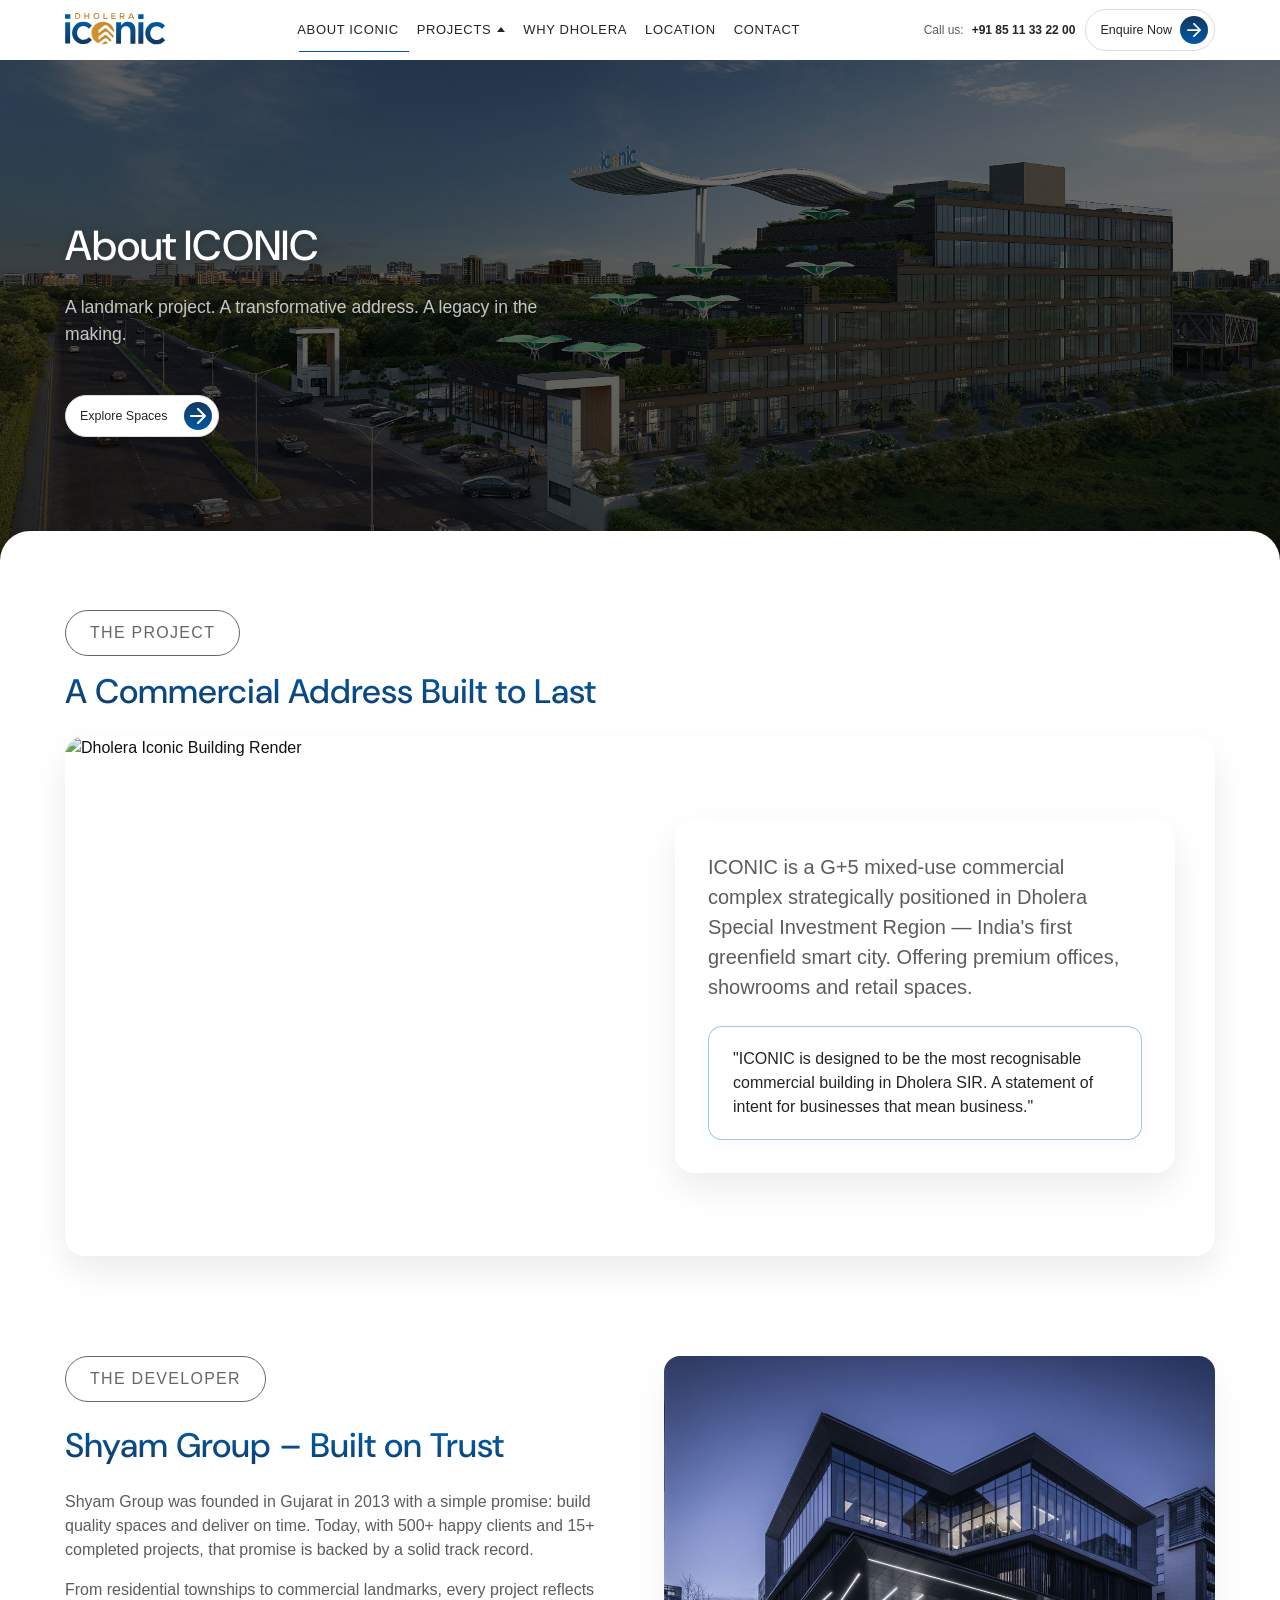
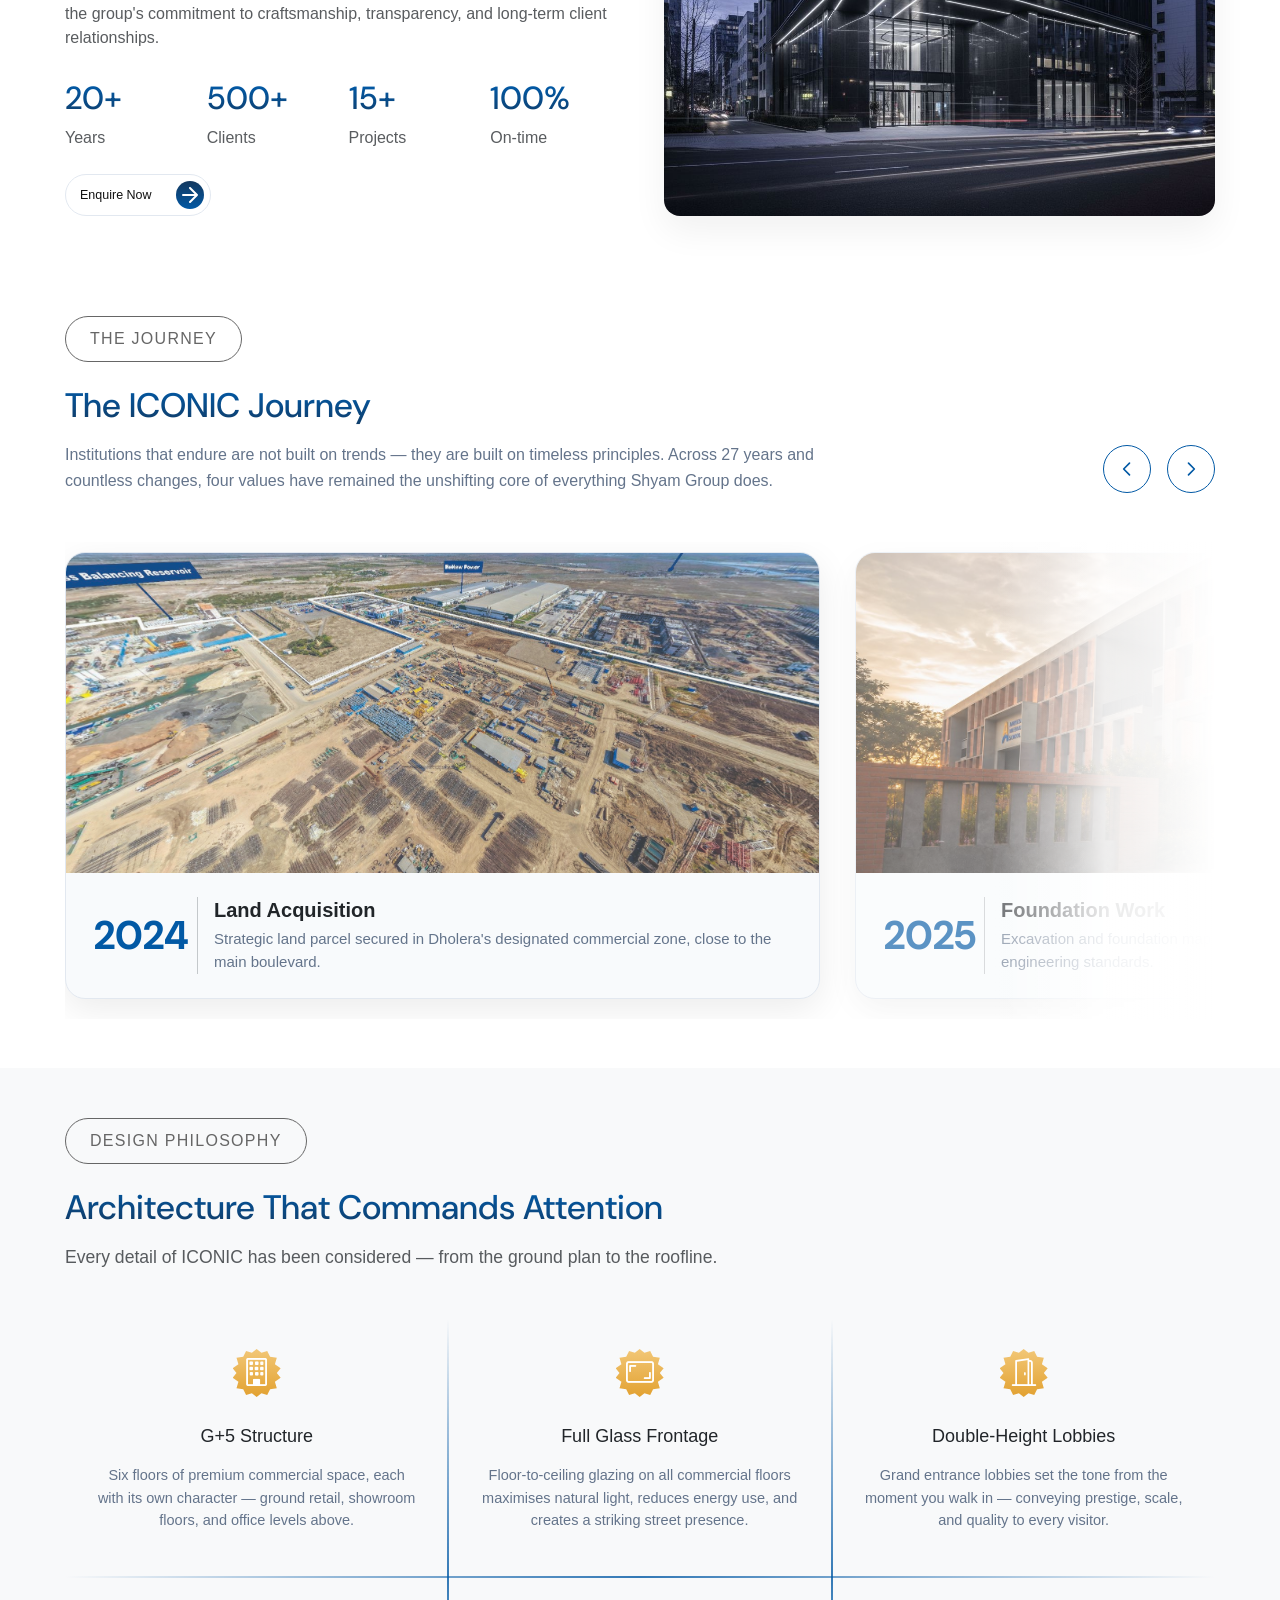
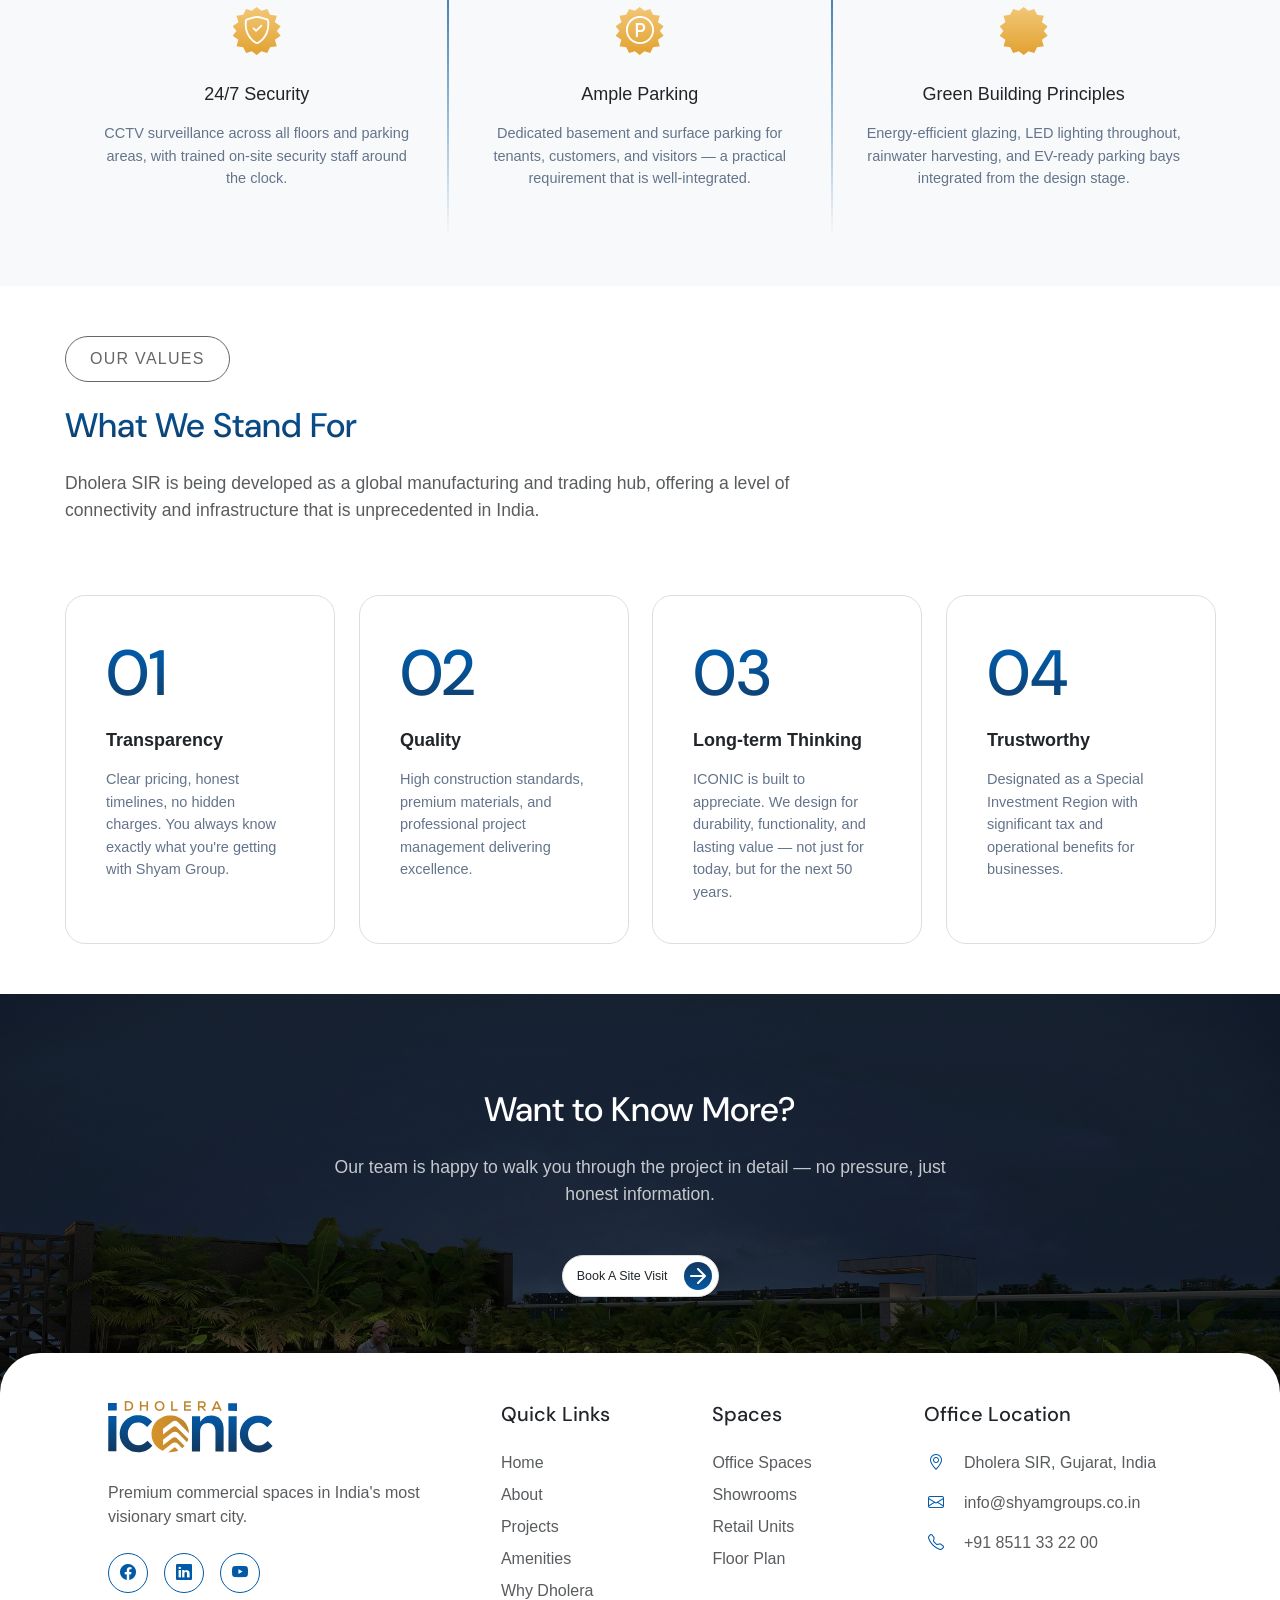
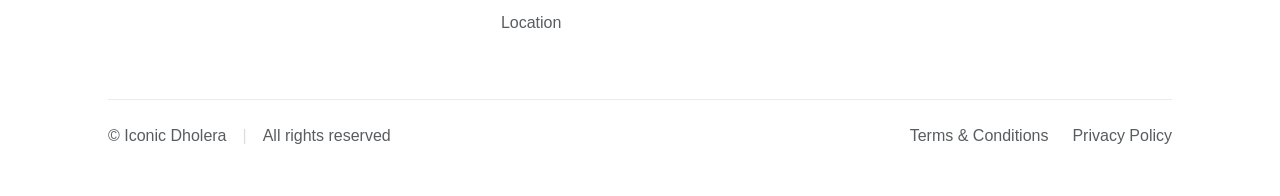
==== commit 06780e7f: "Make timeline journey slider image and card body compact and responsive on mobile viewports" ====
--- a/about.html
+++ b/about.html
@@ -215,8 +215,7 @@
                 <div class="journey-card-body">
                   <div class="row align-items-center g-3">
                     <div class="col-auto">
-                      <span class="fs-1 font-dm font-bold d-block"
-                        style="color: #0259A5 !important; min-width: 100px;">2024</span>
+                      <span class="fs-1 font-dm font-bold d-block journey-year-span">2024</span>
                     </div>
                     <div class="col ps-3 border-start border-secondary-subtle">
                       <h4 class="font-switzer font-semibold text-dark mb-1 fs-5">Land Acquisition</h4>
@@ -237,8 +236,7 @@
                 <div class="journey-card-body">
                   <div class="row align-items-center g-3">
                     <div class="col-auto">
-                      <span class="fs-1 font-dm font-bold d-block"
-                        style="color: #0259A5 !important; min-width: 100px;">2025</span>
+                      <span class="fs-1 font-dm font-bold d-block journey-year-span">2025</span>
                     </div>
                     <div class="col ps-3 border-start border-secondary-subtle">
                       <h4 class="font-switzer font-semibold text-dark mb-1 fs-5">Foundation Work</h4>
@@ -259,8 +257,7 @@
                 <div class="journey-card-body">
                   <div class="row align-items-center g-3">
                     <div class="col-auto">
-                      <span class="fs-1 font-dm font-bold d-block"
-                        style="color: #0259A5 !important; min-width: 100px;">2026</span>
+                      <span class="fs-1 font-dm font-bold d-block journey-year-span">2026</span>
                     </div>
                     <div class="col ps-3 border-start border-secondary-subtle">
                       <h4 class="font-switzer font-semibold text-dark mb-1 fs-5">Superstructure & Glazing</h4>
@@ -280,8 +277,7 @@
                 <div class="journey-card-body">
                   <div class="row align-items-center g-3">
                     <div class="col-auto">
-                      <span class="fs-1 font-dm font-bold d-block"
-                        style="color: #0259A5 !important; min-width: 100px;">2027</span>
+                      <span class="fs-1 font-dm font-bold d-block journey-year-span">2027</span>
                     </div>
                     <div class="col ps-3 border-start border-secondary-subtle">
                       <h4 class="font-switzer font-semibold text-dark mb-1 fs-5">Handover & Possession</h4>
@@ -301,8 +297,7 @@
                 <div class="journey-card-body">
                   <div class="row align-items-center g-3">
                     <div class="col-auto">
-                      <span class="fs-1 font-dm font-bold d-block"
-                        style="color: #0259A5 !important; min-width: 100px;">2024</span>
+                      <span class="fs-1 font-dm font-bold d-block journey-year-span">2024</span>
                     </div>
                     <div class="col ps-3 border-start border-secondary-subtle">
                       <h4 class="font-switzer font-semibold text-dark mb-1 fs-5">Land Acquisition</h4>
@@ -323,8 +318,7 @@
                 <div class="journey-card-body">
                   <div class="row align-items-center g-3">
                     <div class="col-auto">
-                      <span class="fs-1 font-dm font-bold d-block"
-                        style="color: #0259A5 !important; min-width: 100px;">2025</span>
+                      <span class="fs-1 font-dm font-bold d-block journey-year-span">2025</span>
                     </div>
                     <div class="col ps-3 border-start border-secondary-subtle">
                       <h4 class="font-switzer font-semibold text-dark mb-1 fs-5">Foundation Work</h4>
@@ -345,8 +339,7 @@
                 <div class="journey-card-body">
                   <div class="row align-items-center g-3">
                     <div class="col-auto">
-                      <span class="fs-1 font-dm font-bold d-block"
-                        style="color: #0259A5 !important; min-width: 100px;">2026</span>
+                      <span class="fs-1 font-dm font-bold d-block journey-year-span">2026</span>
                     </div>
                     <div class="col ps-3 border-start border-secondary-subtle">
                       <h4 class="font-switzer font-semibold text-dark mb-1 fs-5">Superstructure & Glazing</h4>
@@ -366,8 +359,7 @@
                 <div class="journey-card-body">
                   <div class="row align-items-center g-3">
                     <div class="col-auto">
-                      <span class="fs-1 font-dm font-bold d-block"
-                        style="color: #0259A5 !important; min-width: 100px;">2027</span>
+                      <span class="fs-1 font-dm font-bold d-block journey-year-span">2027</span>
                     </div>
                     <div class="col ps-3 border-start border-secondary-subtle">
                       <h4 class="font-switzer font-semibold text-dark mb-1 fs-5">Handover & Possession</h4>
--- a/assets/css/components.css
+++ b/assets/css/components.css
@@ -1779,13 +1779,18 @@
 
 .journey-card img {
   width: 100%;
-  height: 380px;
+  height: 320px;
   object-fit: cover;
   display: block;
 }
 
 .journey-card-body {
-  padding: 32px 36px;
+  padding: 24px 28px;
+}
+
+.journey-year-span {
+  color: #0259A5 !important;
+  font-size: 38px;
 }
 
 .journey-arrow-btn {
@@ -1858,18 +1863,18 @@
 .floor-tabs-container {
   display: flex;
   flex-wrap: wrap;
-  gap: 12px;
-  padding-bottom: 20px;
+  gap: 10px;
+  padding-bottom: 12px;
 }
 
 .floor-tab {
   background-color: var(--white);
   border: 1px solid var(--light-gray);
   border-radius: var(--radius-pill);
-  padding: 12px 28px;
+  padding: 10px 22px;
   font-family: var(--font-switzer);
   font-weight: 500;
-  font-size: 16px;
+  font-size: 15px;
   color: var(--primary);
   cursor: pointer;
   transition: var(--transition-normal);
@@ -2302,15 +2307,16 @@
 }
 
 .faq-accordion-item {
-  border-bottom: 2px solid #E8E4E0;
-  padding-bottom: 20px;
-  margin-bottom: 24px;
+  border-bottom: 1.5px solid #E8E4E0;
+  padding-bottom: 18px;
+  margin-bottom: 20px;
 }
 
 .faq-accordion-header {
   display: flex;
   justify-content: space-between;
   align-items: center;
+  gap: 16px;
   background: none;
   border: none;
   width: 100%;
@@ -2318,24 +2324,40 @@
   padding: 0;
   font-family: var(--font-switzer);
   font-weight: 500;
-  font-size: 24px;
+  font-size: 20px;
+  line-height: 1.35;
   color: var(--dark);
   cursor: pointer;
+  transition: var(--transition-fast);
+}
+
+.faq-accordion-header:hover,
+.faq-accordion-header.active {
+  color: var(--secondary);
 }
 
 .faq-accordion-body {
-  padding-top: 16px;
+  max-height: 0;
+  overflow: hidden;
+  opacity: 0;
+  padding-top: 0;
   font-family: var(--font-switzer);
   font-weight: 400;
-  font-size: 18px;
+  font-size: 16px;
   color: var(--muted);
-  line-height: 28px;
-  display: none;
+  line-height: 1.6;
+  transition: max-height 0.4s cubic-bezier(0.25, 0.8, 0.25, 1), opacity 0.35s ease, padding 0.3s ease;
+}
+
+.faq-accordion-header.active + .faq-accordion-body {
+  max-height: 500px;
+  opacity: 1;
+  padding-top: 12px;
 }
 
 .faq-chevron {
-  width: 44px;
-  height: 44px;
+  width: 38px;
+  height: 38px;
   border-radius: 50%;
   background: var(--secondary-gradient);
   color: var(--white);
@@ -2343,7 +2365,7 @@
   align-items: center;
   justify-content: center;
   transition: var(--transition-normal);
-  font-size: 20px;
+  font-size: 18px;
   flex-shrink: 0;
 }
 
--- a/assets/css/responsive.css
+++ b/assets/css/responsive.css
@@ -762,6 +762,41 @@
   .stat-graph-content p {
     font-size: 11px !important;
     line-height: 1.25 !important;
+  }
+
+  .faq-accordion-header {
+    font-size: 18px !important;
+  }
+
+  .faq-accordion-body {
+    font-size: 14.5px !important;
+  }
+
+  .faq-chevron {
+    width: 36px !important;
+    height: 36px !important;
+    font-size: 16px !important;
+  }
+
+  .floor-tabs-container {
+    gap: 8px !important;
+  }
+
+  .floor-tab {
+    padding: 8px 16px !important;
+    font-size: 13.5px !important;
+  }
+
+  .journey-card img {
+    height: 220px !important;
+  }
+
+  .journey-card-body {
+    padding: 20px 20px !important;
+  }
+
+  .journey-year-span {
+    font-size: 32px !important;
   }
 }
 
@@ -872,10 +907,94 @@
   .stat-graph-content p {
     font-size: 10.5px !important;
   }
+
+  .faq-accordion-header {
+    font-size: 16px !important;
+    line-height: 1.35 !important;
+  }
+
+  .faq-accordion-body {
+    font-size: 13.5px !important;
+  }
+
+  .faq-chevron {
+    width: 32px !important;
+    height: 32px !important;
+    font-size: 15px !important;
+  }
+
+  .faq-accordion-item {
+    padding-bottom: 14px !important;
+    margin-bottom: 14px !important;
+  }
+
+  .floor-tabs-container {
+    display: grid !important;
+    grid-template-columns: repeat(3, 1fr) !important;
+    gap: 8px !important;
+    margin-bottom: 24px !important;
+  }
+
+  .floor-tab {
+    width: 100% !important;
+    text-align: center !important;
+    padding: 8px 6px !important;
+    font-size: 12.5px !important;
+    white-space: nowrap !important;
+  }
+
+  .journey-card img {
+    height: 180px !important;
+  }
+
+  .journey-card-body {
+    padding: 16px 16px !important;
+  }
+
+  .journey-year-span {
+    font-size: 26px !important;
+  }
 }
 
 /* Small viewports (up to 575px - Compact Mobile) */
 @media (max-width: 575px) {
+
+  .journey-card img {
+    height: 150px !important;
+  }
+
+  .journey-card-body {
+    padding: 14px 14px !important;
+  }
+
+  .journey-year-span {
+    font-size: 22px !important;
+  }
+
+  .floor-tabs-container {
+    grid-template-columns: repeat(3, 1fr) !important;
+    gap: 6px !important;
+  }
+
+  .floor-tab {
+    padding: 6px 4px !important;
+    font-size: 11px !important;
+  }
+
+  .faq-accordion-header {
+    font-size: 15px !important;
+    line-height: 1.35 !important;
+  }
+
+  .faq-accordion-body {
+    font-size: 12.5px !important;
+  }
+
+  .faq-chevron {
+    width: 28px !important;
+    height: 28px !important;
+    font-size: 14px !important;
+  }
 
   h1,
   .h1-title {
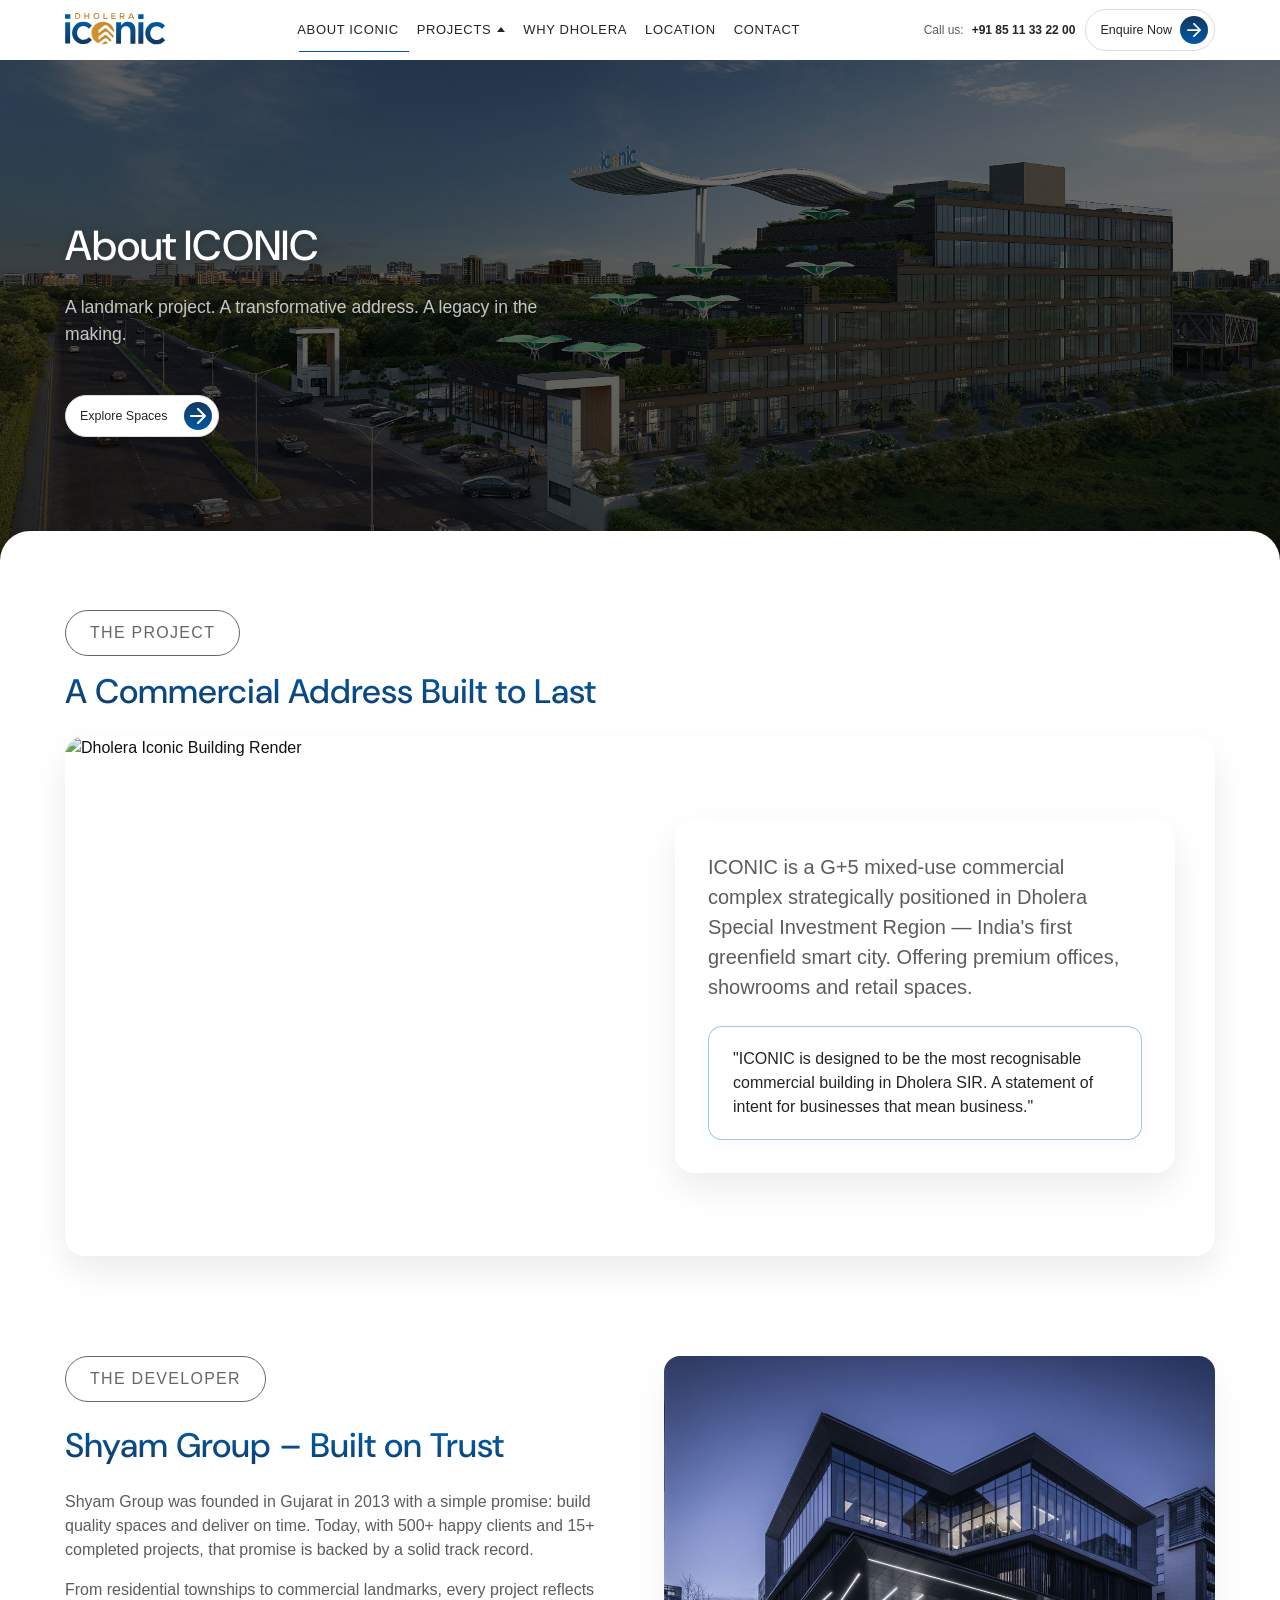
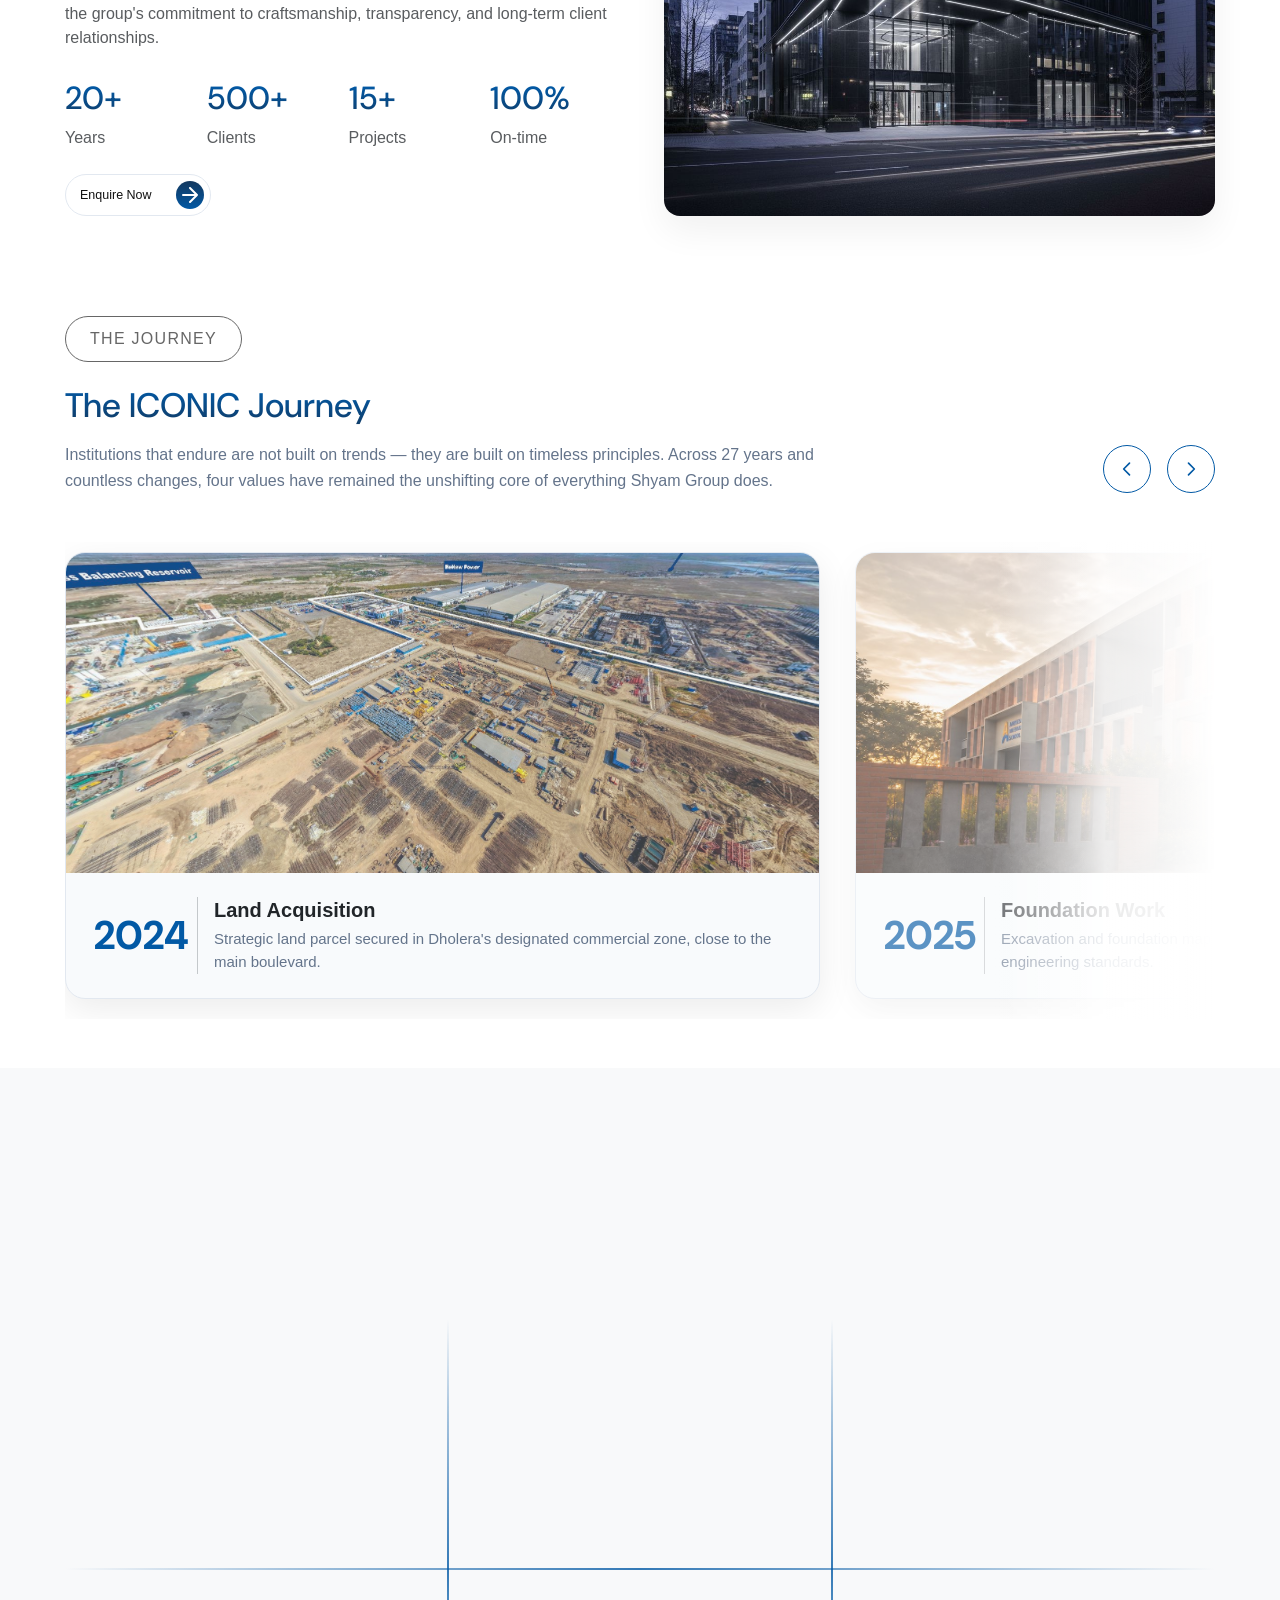
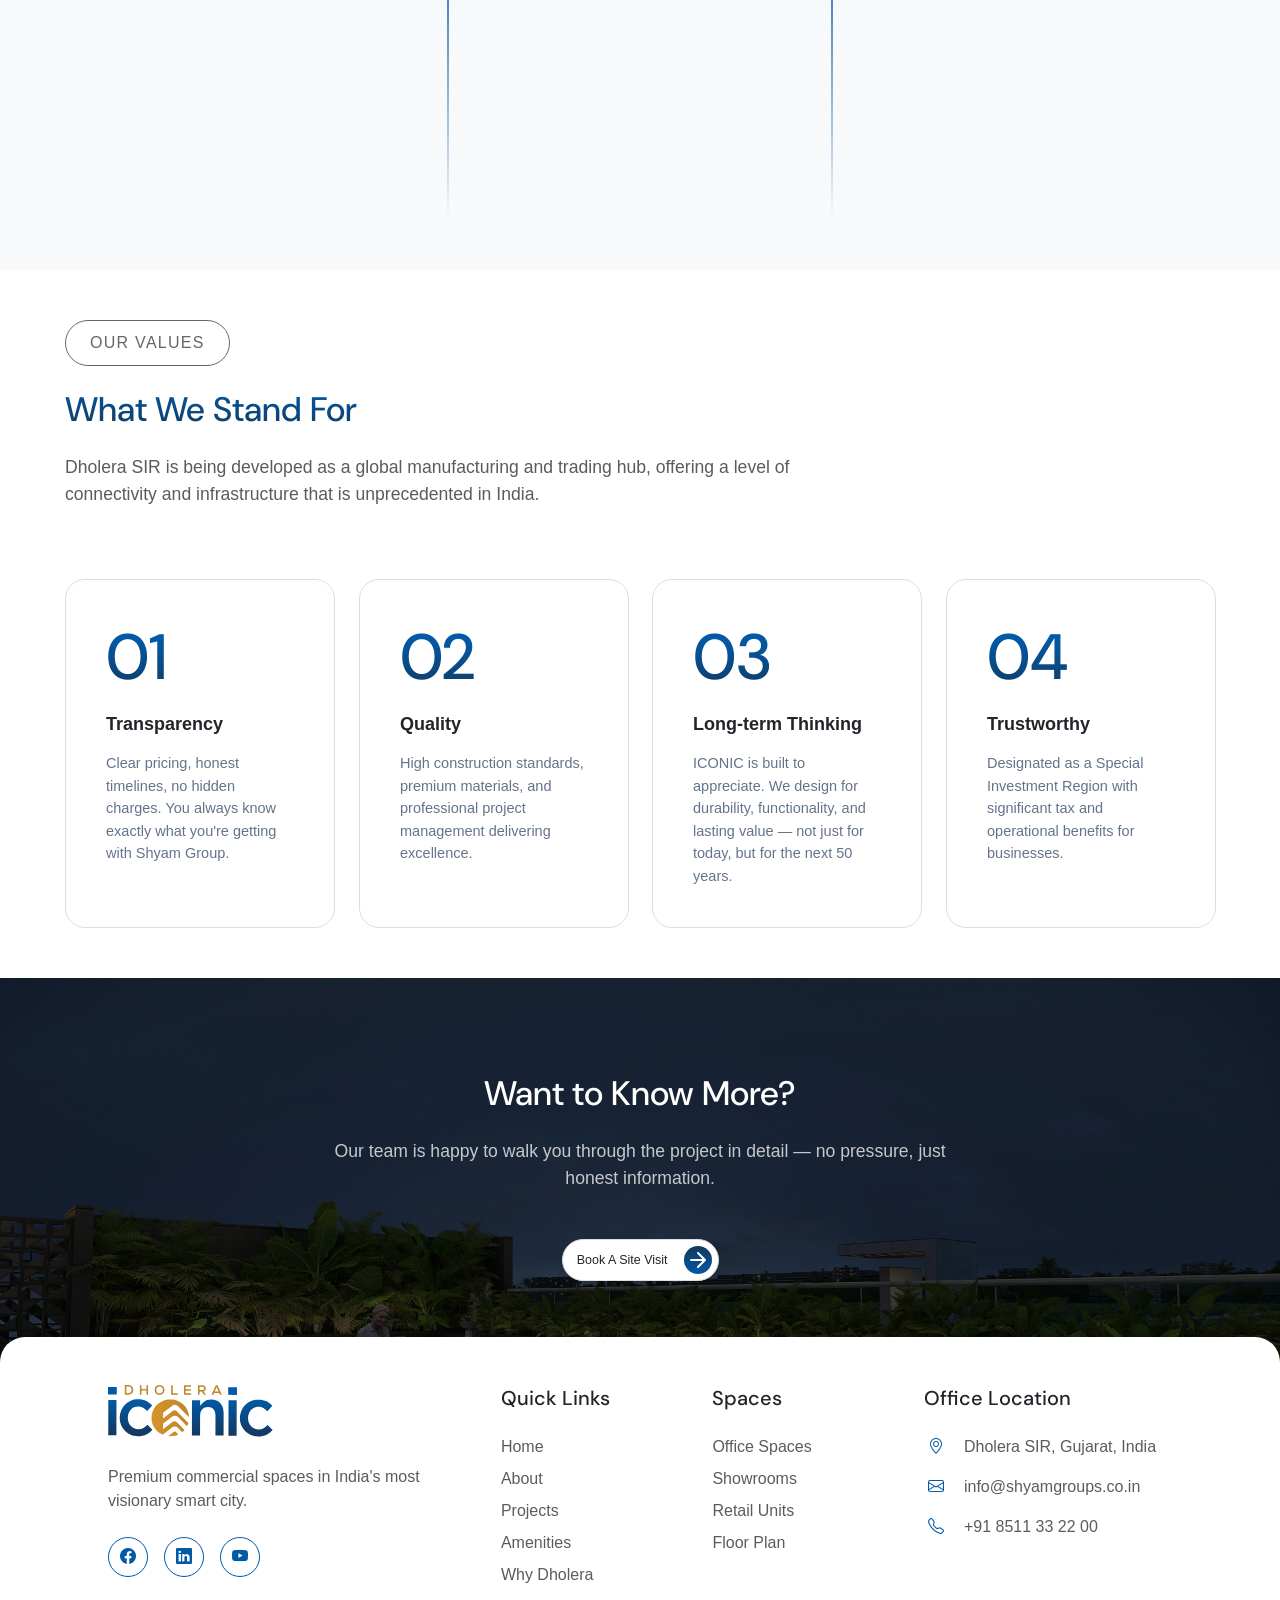
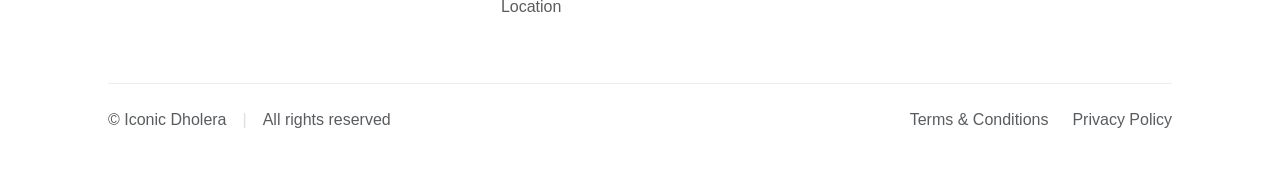
==== commit 07bc8f39: "Implement interactive Figma hover reveal for space cards and fine-tune starburst badge" ====
--- a/about.html
+++ b/about.html
@@ -397,7 +397,7 @@
         <!-- Card 1 -->
         <div class="infra-card slide-up delay-1">
           <div class="infra-icon-wrapper">
-            <i class="bi bi-building text-white fs-3"></i>
+            <i class="bi bi-building text-white"></i>
           </div>
           <h4 class="font-switzer font-medium mb-3 text-dark">G+5 Structure</h4>
           <p class="font-switzer font-regular text-muted fs-6 lh-base px-3">
@@ -409,7 +409,7 @@
         <!-- Card 2 -->
         <div class="infra-card slide-up delay-2">
           <div class="infra-icon-wrapper">
-            <i class="bi bi-aspect-ratio text-white fs-3"></i>
+            <i class="bi bi-aspect-ratio text-white"></i>
           </div>
           <h4 class="font-switzer font-medium mb-3 text-dark">Full Glass Frontage</h4>
           <p class="font-switzer font-regular text-muted fs-6 lh-base px-3">
@@ -421,7 +421,7 @@
         <!-- Card 3 -->
         <div class="infra-card slide-up delay-3">
           <div class="infra-icon-wrapper">
-            <i class="bi bi-door-open text-white fs-3"></i>
+            <i class="bi bi-door-open text-white"></i>
           </div>
           <h4 class="font-switzer font-medium mb-3 text-dark">Double-Height Lobbies</h4>
           <p class="font-switzer font-regular text-muted fs-6 lh-base px-3">
@@ -433,7 +433,7 @@
         <!-- Card 4 -->
         <div class="infra-card slide-up delay-4">
           <div class="infra-icon-wrapper">
-            <i class="bi bi-shield-check text-white fs-3"></i>
+            <i class="bi bi-shield-check text-white"></i>
           </div>
           <h4 class="font-switzer font-medium mb-3 text-dark">24/7 Security</h4>
           <p class="font-switzer font-regular text-muted fs-6 lh-base px-3">
@@ -445,7 +445,7 @@
         <!-- Card 5 -->
         <div class="infra-card slide-up delay-5">
           <div class="infra-icon-wrapper">
-            <i class="bi bi-p-circle text-white fs-3"></i>
+            <i class="bi bi-p-circle text-white"></i>
           </div>
           <h4 class="font-switzer font-medium mb-3 text-dark">Ample Parking</h4>
           <p class="font-switzer font-regular text-muted fs-6 lh-base px-3">
@@ -457,7 +457,7 @@
         <!-- Card 6 -->
         <div class="infra-card slide-up delay-6">
           <div class="infra-icon-wrapper">
-            <i class="bi bi-leaf text-white fs-3"></i>
+            <i class="bi bi-leaf text-white"></i>
           </div>
           <h4 class="font-switzer font-medium mb-3 text-dark">Green Building Principles</h4>
           <p class="font-switzer font-regular text-muted fs-6 lh-base px-3">
--- a/assets/css/components.css
+++ b/assets/css/components.css
@@ -351,55 +351,27 @@
 .icon-wrapper,
 .infra-icon-wrapper {
   position: relative;
-  width: 60px;
-  height: 60px;
-  margin: 0 auto 28px;
-  background: linear-gradient(180deg, #F2C777 0%, #E2A130 100%);
+  width: 54px;
+  height: 54px;
+  margin: 0 auto 20px;
+  background: url('../images/starburst_badge.svg') no-repeat center / contain;
   display: flex;
   align-items: center;
   justify-content: center;
   z-index: 1;
   transition: transform 0.3s ease, filter 0.3s ease;
-
-  clip-path: polygon(50% 0%,
-      60% 8%,
-      72% 4%,
-      78% 16%,
-      92% 18%,
-      88% 32%,
-      100% 40%,
-      92% 50%,
-      100% 60%,
-      88% 68%,
-      92% 82%,
-      78% 84%,
-      72% 96%,
-      60% 92%,
-      50% 100%,
-      40% 92%,
-      28% 96%,
-      22% 84%,
-      8% 82%,
-      12% 68%,
-      0% 60%,
-      8% 50%,
-      0% 40%,
-      12% 32%,
-      8% 18%,
-      22% 16%,
-      28% 4%,
-      40% 8%);
 }
 
 .icon-wrapper i,
 .infra-icon-wrapper i {
-  color: var(--white);
-  font-size: 26px;
+  color: #FFFFFF !important;
+  font-size: 22px !important;
+  line-height: 1 !important;
 }
 
 .infra-icon-wrapper svg {
-  width: 26px;
-  height: 26px;
+  width: 20px;
+  height: 20px;
 }
 
 .infra-icon-wrapper svg path {
@@ -485,44 +457,117 @@
 }
 
 /* Spaces/Offer Cards */
+/* Spaces / What We Offer Interactive Figma Cards */
 .offer-card {
-  background: var(--light-gradient);
+  background: linear-gradient(180deg, #EDF5FE 0%, #D5E8FA 100%);
   border-radius: var(--radius-lg);
   position: relative;
   overflow: hidden;
-  height: 550px;
-  transition: var(--transition-slow);
+  height: 520px;
+  transition: all 0.45s cubic-bezier(0.25, 0.8, 0.25, 1);
   display: flex;
   flex-direction: column;
-  justify-content: space-between;
+  border: 1px solid rgba(2, 89, 165, 0.12);
+  box-shadow: 0 10px 30px rgba(2, 89, 165, 0.05);
+  cursor: pointer;
 }
 
 .offer-card-header {
-  padding: 40px 32px 0 32px;
+  padding: 36px 32px 0 32px;
+  position: relative;
+  z-index: 2;
 }
 
 .offer-card-image-wrapper {
-  height: 350px;
+  height: 340px;
+  margin-top: auto;
   display: flex;
   align-items: flex-end;
   justify-content: center;
   overflow: hidden;
+  position: relative;
+  z-index: 1;
+  transition: transform 0.45s cubic-bezier(0.25, 0.8, 0.25, 1), opacity 0.35s ease;
 }
 
 .offer-card-image {
   max-width: 100%;
   max-height: 100%;
   object-fit: contain;
-  transition: var(--transition-slow);
-}
-
+  transition: transform 0.45s cubic-bezier(0.25, 0.8, 0.25, 1);
+}
+
+.offer-card-hover-content {
+  position: absolute;
+  top: 110px;
+  left: 32px;
+  right: 32px;
+  bottom: 32px;
+  display: flex;
+  flex-direction: column;
+  justify-content: space-between;
+  opacity: 0;
+  transform: translateY(28px);
+  pointer-events: none;
+  z-index: 3;
+  transition: transform 0.45s cubic-bezier(0.25, 0.8, 0.25, 1), opacity 0.35s ease;
+}
+
+.offer-card-desc {
+  font-family: var(--font-switzer);
+  font-weight: 400;
+  font-size: 13.5px;
+  line-height: 1.55;
+  color: var(--muted);
+  margin-bottom: 12px;
+}
+
+.space-checklist {
+  display: flex;
+  flex-direction: column;
+  gap: 8px;
+  margin-bottom: 16px;
+}
+
+.space-check-item {
+  display: flex;
+  align-items: center;
+  gap: 10px;
+  font-family: var(--font-switzer);
+  font-weight: 500;
+  font-size: 13.5px;
+  color: var(--dark);
+}
+
+.space-check-icon {
+  width: 20px;
+  height: 20px;
+  border-radius: 50%;
+  background: var(--primary);
+  color: var(--white);
+  display: flex;
+  align-items: center;
+  justify-content: center;
+  font-size: 11px;
+  flex-shrink: 0;
+}
+
+/* Hover State Effects */
 .offer-card:hover {
-  transform: translateY(-10px);
-  box-shadow: 0 20px 40px rgba(2, 89, 165, 0.12);
-}
-
-.offer-card:hover .offer-card-image {
-  transform: scale(1.08) translateY(-5px);
+  box-shadow: 0 20px 45px rgba(2, 89, 165, 0.15);
+  border-color: rgba(2, 89, 165, 0.3);
+}
+
+.offer-card:hover .offer-card-image-wrapper {
+  transform: translateY(60px);
+  opacity: 0;
+  pointer-events: none;
+}
+
+.offer-card:hover .offer-card-hover-content {
+  opacity: 1;
+  transform: translateY(0);
+  pointer-events: auto;
 }
 
 /* Architecture Features Grid Cards */
@@ -538,59 +583,33 @@
 
 .arch-icon-wrapper {
   position: relative;
-  width: 52px;
-  height: 52px;
-  margin: 0 auto 24px;
-  background: linear-gradient(180deg, #F2C777 0%, #E2A130 100%);
+  width: 54px;
+  height: 54px;
+  margin: 0 auto 20px;
+  background: url('../images/starburst_badge.svg') no-repeat center / contain;
   display: flex;
   align-items: center;
   justify-content: center;
+  z-index: 1;
   transition: transform 0.3s ease, filter 0.3s ease;
-
-  clip-path: polygon(50% 0%,
-      60% 8%,
-      72% 4%,
-      78% 16%,
-      92% 18%,
-      88% 32%,
-      100% 40%,
-      92% 50%,
-      100% 60%,
-      88% 68%,
-      92% 82%,
-      78% 84%,
-      72% 96%,
-      60% 92%,
-      50% 100%,
-      40% 92%,
-      28% 96%,
-      22% 84%,
-      8% 82%,
-      12% 68%,
-      0% 60%,
-      8% 50%,
-      0% 40%,
-      12% 32%,
-      8% 18%,
-      22% 16%,
-      28% 4%,
-      40% 8%);
 }
 
 .arch-icon-wrapper i {
-  color: var(--white);
-  font-size: 22px;
+  color: #FFFFFF !important;
+  font-size: 22px !important;
+  line-height: 1 !important;
 }
 
 .arch-icon-wrapper svg {
   width: 22px;
   height: 22px;
-  stroke: var(--white) !important;
-}
-
-.arch-icon-wrapper svg path {
-  fill: var(--white) !important;
-  stroke: var(--white) !important;
+  stroke: #FFFFFF !important;
+}
+
+.arch-icon-wrapper svg path,
+.arch-icon-wrapper svg line,
+.arch-icon-wrapper svg polygon {
+  stroke: #FFFFFF !important;
 }
 
 .arch-card:hover {
@@ -608,7 +627,7 @@
    FOOTER COMPONENT
    ========================================== */
 #footer-placeholder {
-  border-radius: 40px 40px 0 0;
+  border-radius: 25px 25px 0 0;
   margin-top: -40px;
   position: relative;
   z-index: 10;
--- a/assets/css/responsive.css
+++ b/assets/css/responsive.css
@@ -1042,7 +1042,7 @@
   .section-padding,
   .cta-section-bg,
   .amenities-section-bg {
-    padding: 32px 0 !important;
+    padding: 22px 0 !important;
   }
 
   .btn-cta,
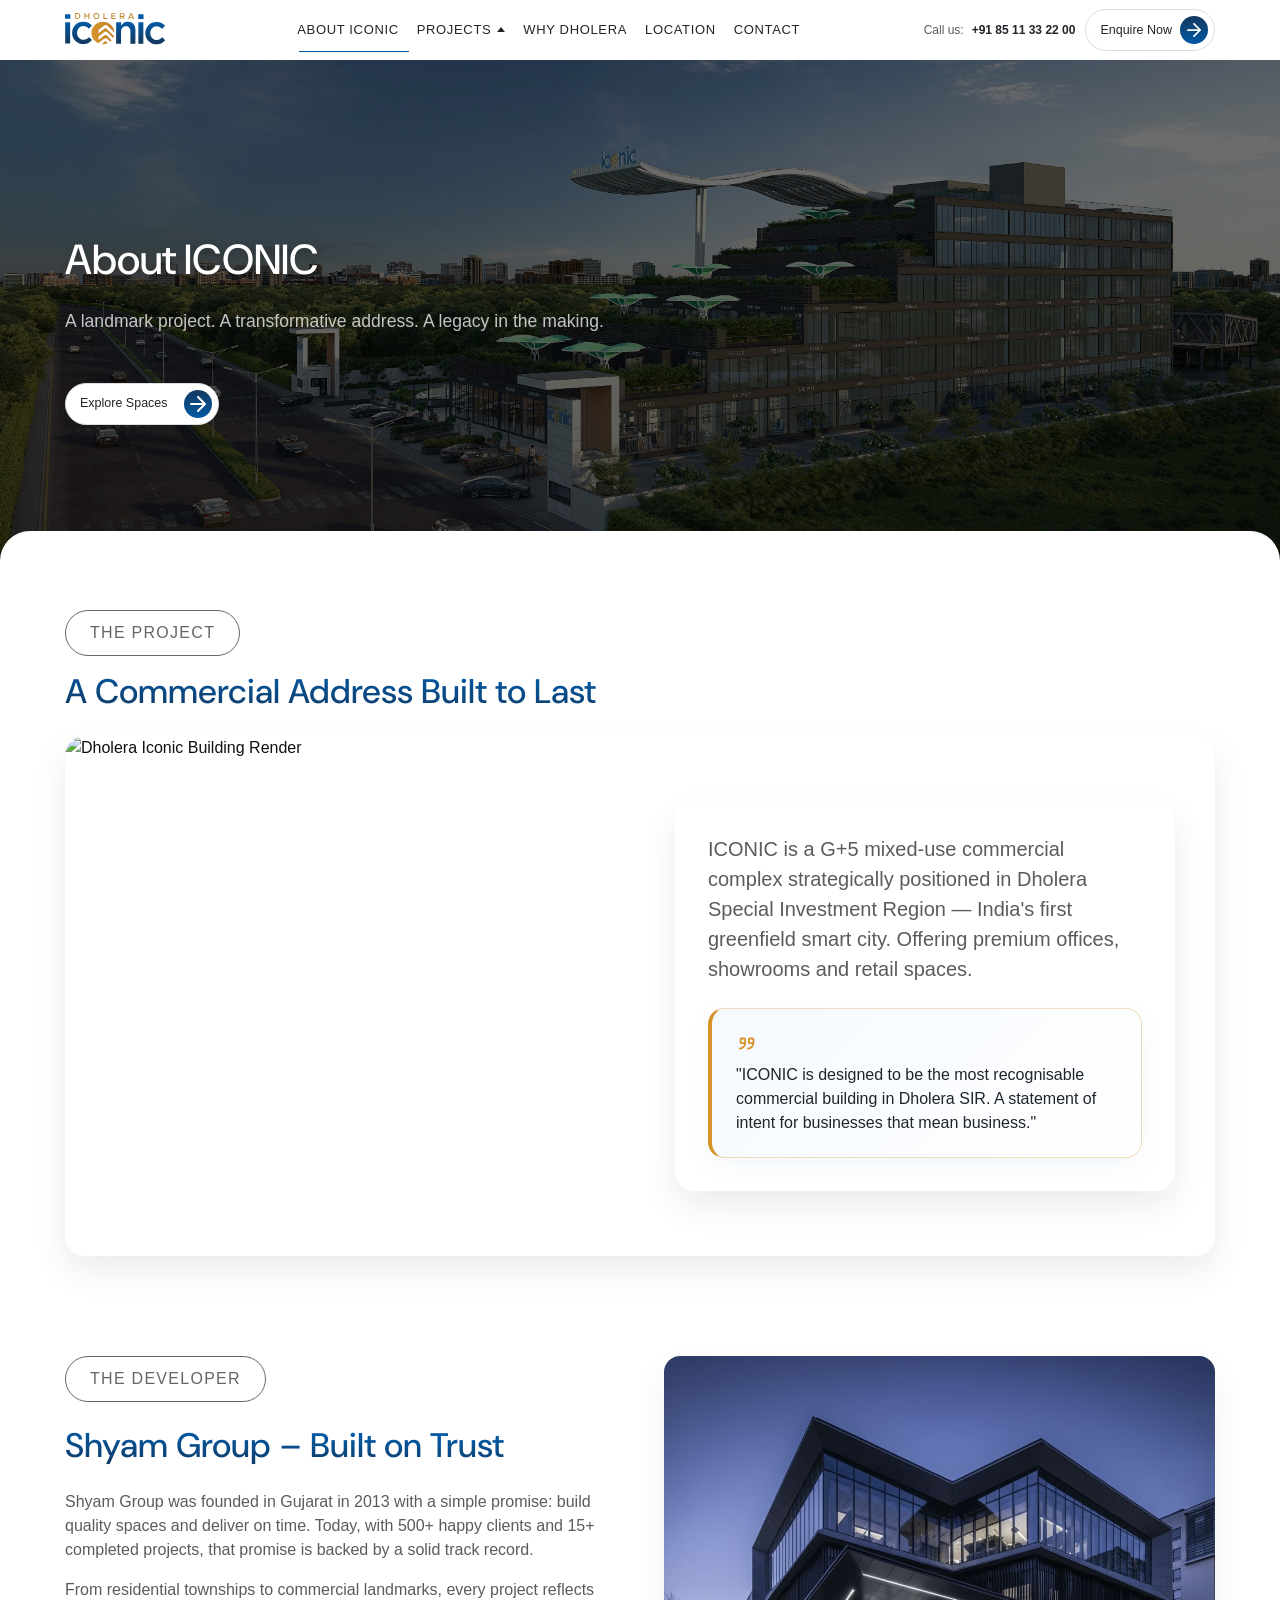
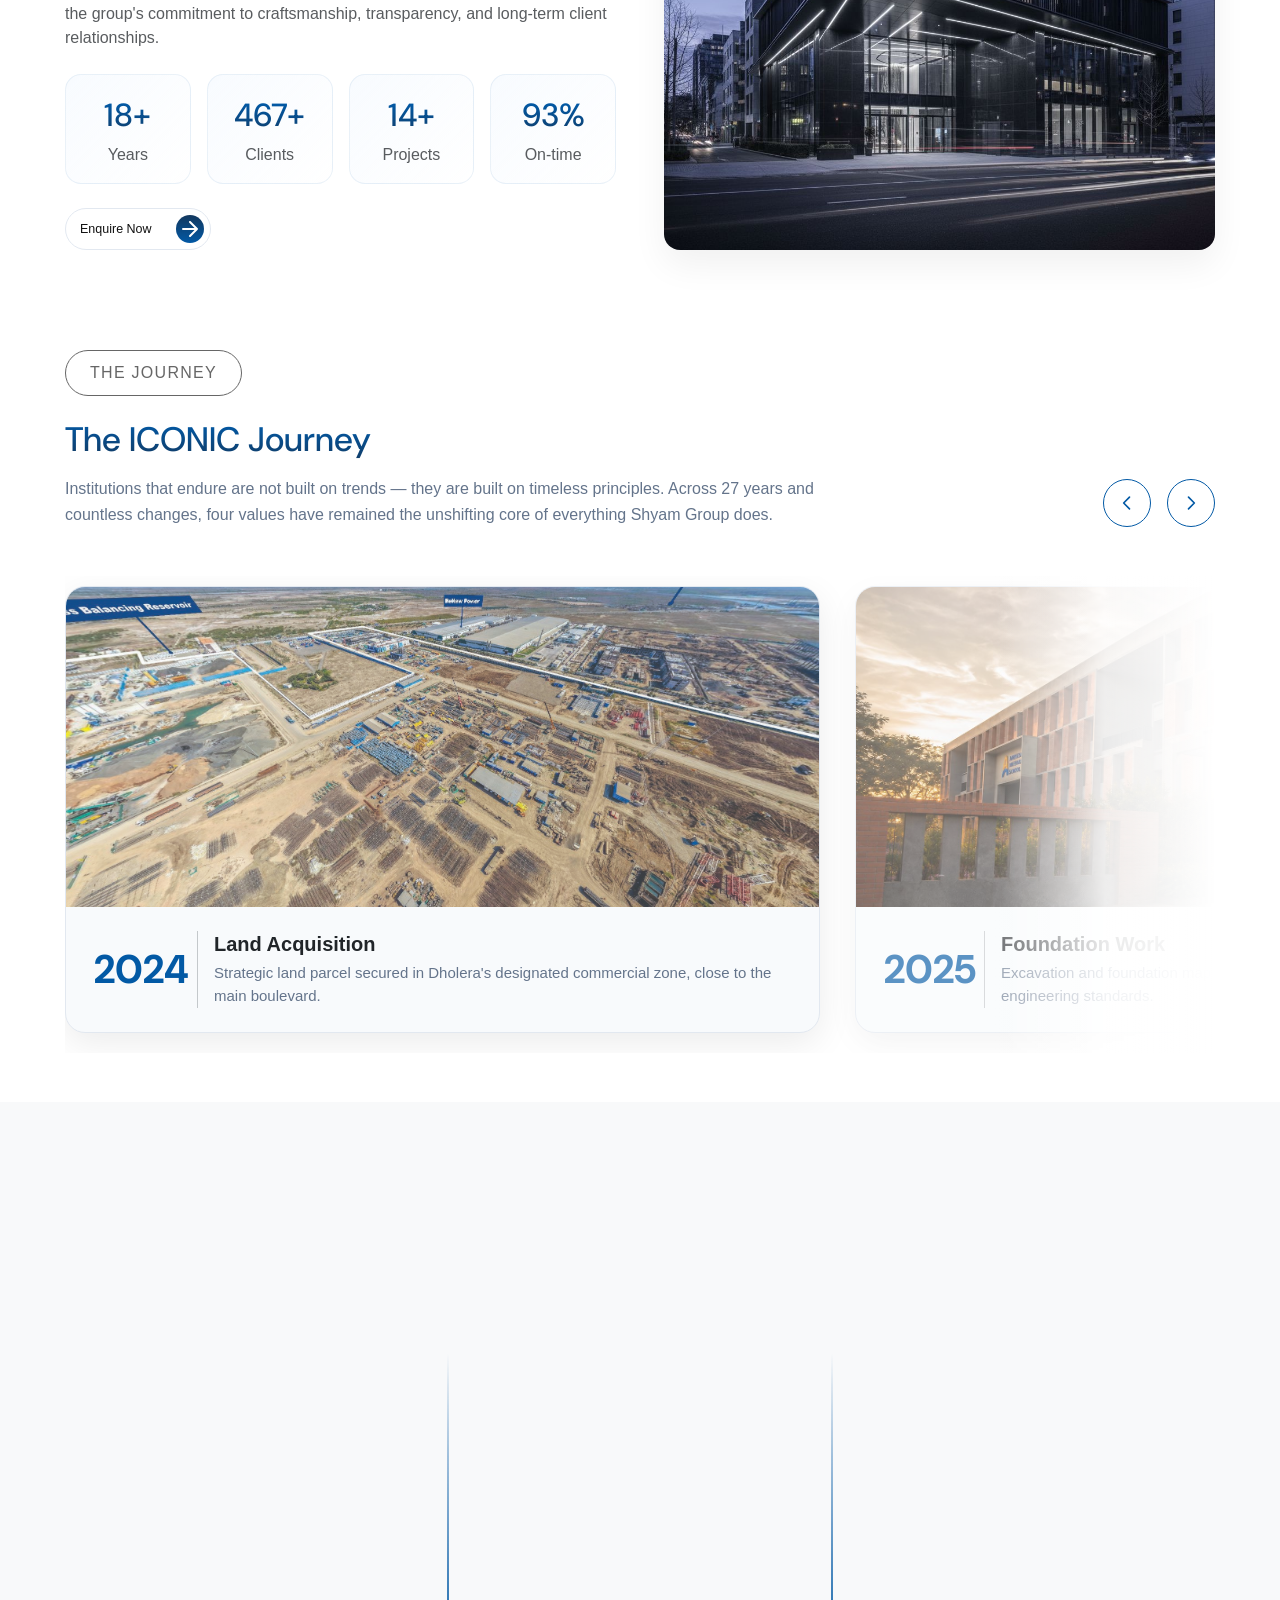
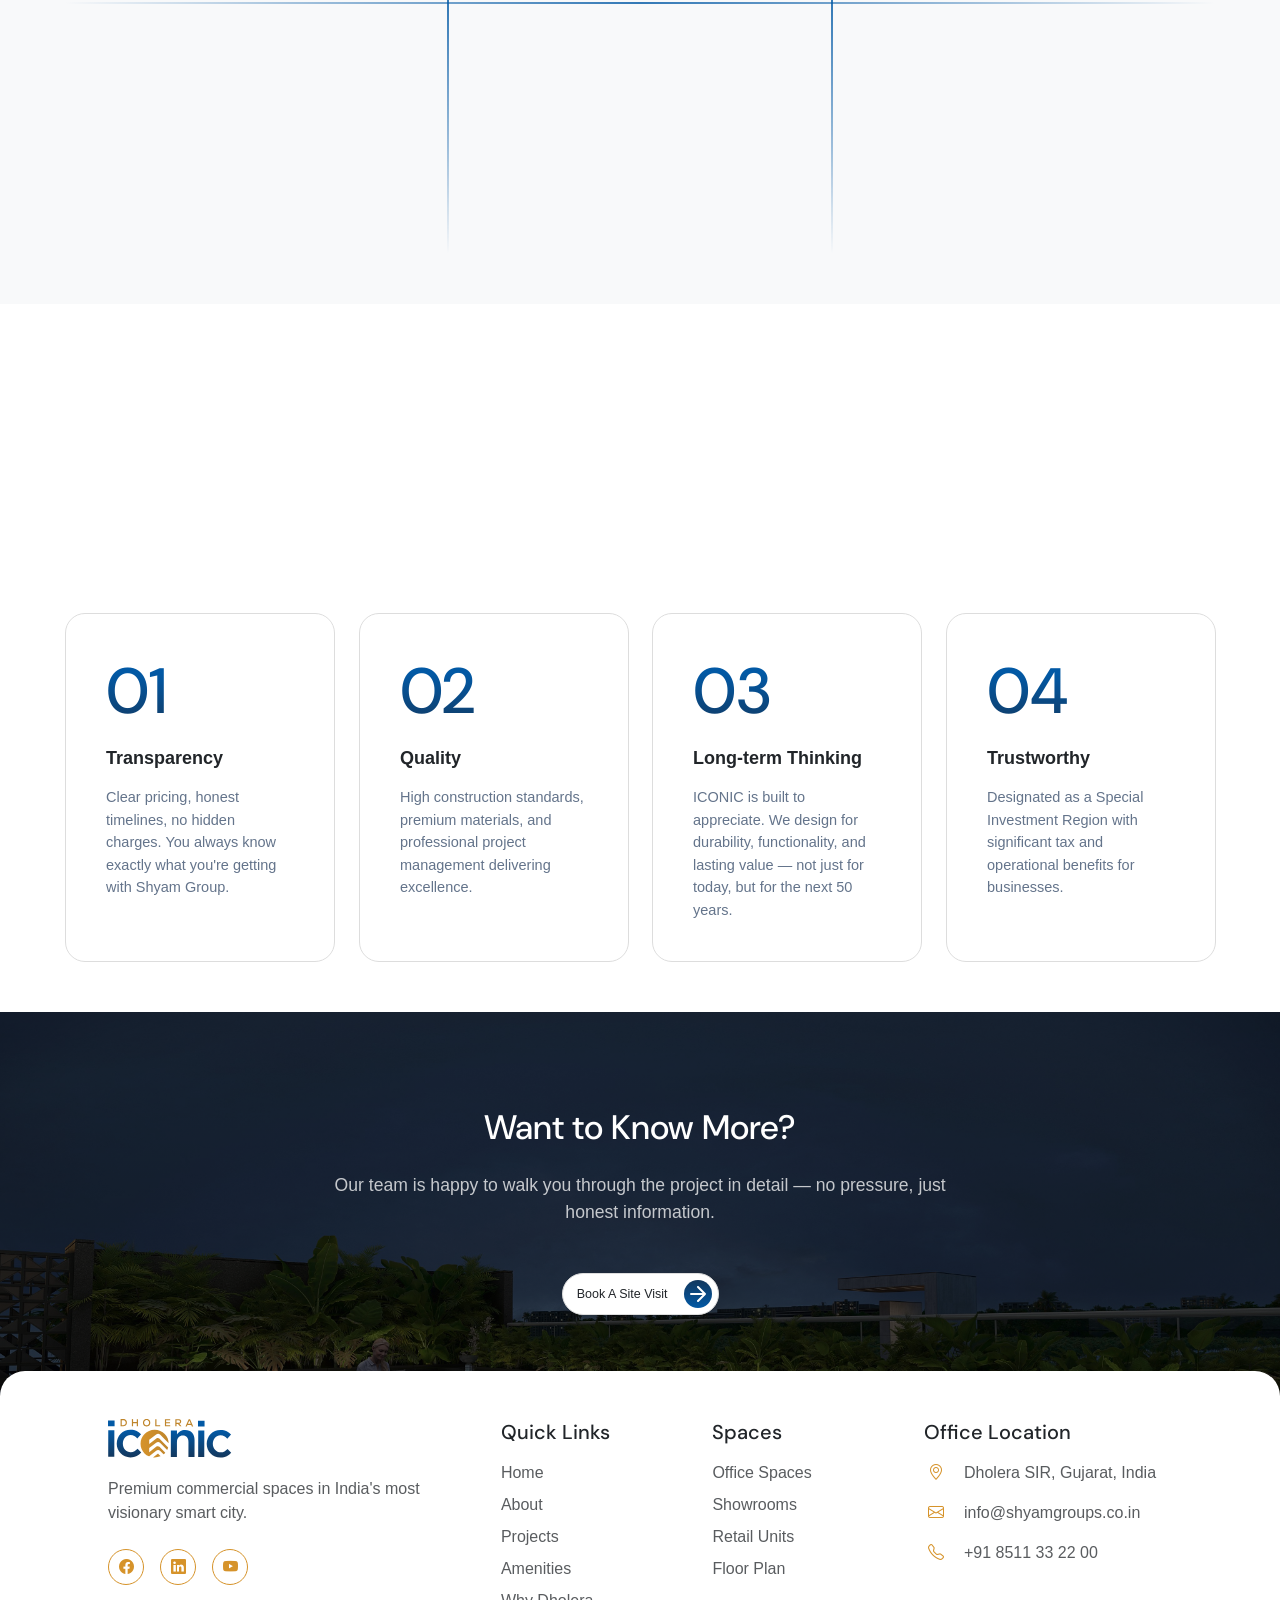
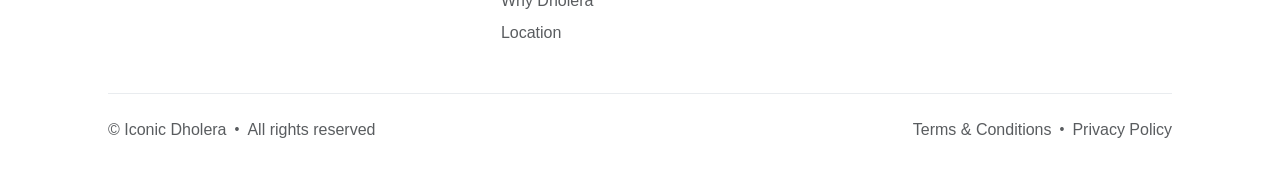
==== commit ccf097ad: "Enhance about page mobile components with 2x2 stats grid, glassmorphic quote card, and scroll counte" ====
--- a/about.html
+++ b/about.html
@@ -87,6 +87,11 @@
 
           <!-- Translucent Quote Card -->
           <div class="quote-card">
+            <div class="quote-icon mb-2">
+              <svg width="22" height="22" viewBox="0 0 24 24" fill="none" xmlns="http://www.w3.org/2000/svg">
+                <path d="M10 11H6C5.45 11 5 10.55 5 10V7C5 6.45 5.45 6 6 6H9C9.55 6 10 6.45 10 7V11ZM10 11C10 14.31 7.31 17 4 17M19 11H15C14.45 11 14 10.55 14 10V7C14 6.45 14.45 6 15 6H18C18.55 6 19 6.45 19 7V11ZM19 11C19 14.31 16.31 17 13 17" stroke="#D6932A" stroke-width="2" stroke-linecap="round" stroke-linejoin="round"/>
+              </svg>
+            </div>
             <p class="font-switzer font-medium text-dark mb-0 fs-6 lh-base">
               "ICONIC is designed to be the most recognisable commercial building in Dholera SIR. A statement of
               intent for businesses that mean business."
@@ -124,23 +129,31 @@
           </div>
 
           <div>
-            <!-- Clean Borderless Developer Stats Grid -->
+            <!-- Clean Responsive Developer Stats Grid -->
             <div class="row g-3 mb-4 text-start">
-              <div class="col-3">
-                <span class="fs-2 font-dm font-medium text-gradient-primary d-block mb-1">20+</span>
-                <span class="font-switzer font-regular text-muted fs-6">Years</span>
-              </div>
-              <div class="col-3">
-                <span class="fs-2 font-dm font-medium text-gradient-primary d-block mb-1">500+</span>
-                <span class="font-switzer font-regular text-muted fs-6">Clients</span>
-              </div>
-              <div class="col-3">
-                <span class="fs-2 font-dm font-medium text-gradient-primary d-block mb-1">15+</span>
-                <span class="font-switzer font-regular text-muted fs-6">Projects</span>
-              </div>
-              <div class="col-3">
-                <span class="fs-2 font-dm font-medium text-gradient-primary d-block mb-1">100%</span>
-                <span class="font-switzer font-regular text-muted fs-6">On-time</span>
+              <div class="col-6 col-sm-3">
+                <div class="stat-mini-card">
+                  <span class="fs-2 font-dm font-medium text-gradient-primary d-block mb-1 counter-value" data-target="20" data-suffix="+">20+</span>
+                  <span class="font-switzer font-regular text-muted fs-6">Years</span>
+                </div>
+              </div>
+              <div class="col-6 col-sm-3">
+                <div class="stat-mini-card">
+                  <span class="fs-2 font-dm font-medium text-gradient-primary d-block mb-1 counter-value" data-target="500" data-suffix="+">500+</span>
+                  <span class="font-switzer font-regular text-muted fs-6">Clients</span>
+                </div>
+              </div>
+              <div class="col-6 col-sm-3">
+                <div class="stat-mini-card">
+                  <span class="fs-2 font-dm font-medium text-gradient-primary d-block mb-1 counter-value" data-target="15" data-suffix="+">15+</span>
+                  <span class="font-switzer font-regular text-muted fs-6">Projects</span>
+                </div>
+              </div>
+              <div class="col-6 col-sm-3">
+                <div class="stat-mini-card">
+                  <span class="fs-2 font-dm font-medium text-gradient-primary d-block mb-1 counter-value" data-target="100" data-suffix="%">100%</span>
+                  <span class="font-switzer font-regular text-muted fs-6">On-time</span>
+                </div>
               </div>
             </div>
 
--- a/assets/css/components.css
+++ b/assets/css/components.css
@@ -387,22 +387,14 @@
 @media (max-width: 991px) {
   .infra-grid {
     grid-template-columns: repeat(2, 1fr);
-    /* Two horizontal dividers at rows 1|2 and 2|3 in 3-row layout */
-    background-image:
-      linear-gradient(90deg,
+    background-image: linear-gradient(90deg,
         rgba(2, 89, 165, 0),
-        rgba(2, 89, 165, 0.35) 20%,
-        rgba(2, 89, 165, 0.8) 50%,
-        rgba(2, 89, 165, 0.35) 80%,
-        rgba(2, 89, 165, 0)),
-      linear-gradient(90deg,
-        rgba(2, 89, 165, 0),
-        rgba(2, 89, 165, 0.35) 20%,
-        rgba(2, 89, 165, 0.8) 50%,
-        rgba(2, 89, 165, 0.35) 80%,
+        rgba(2, 89, 165, 0.2) 20%,
+        rgba(2, 89, 165, 0.5) 50%,
+        rgba(2, 89, 165, 0.2) 80%,
         rgba(2, 89, 165, 0));
-    background-position: 0 33.333%, 0 66.667%;
-    background-size: 100% 2px, 100% 2px;
+    background-position: 0 50%;
+    background-size: 100% 1px;
     background-repeat: no-repeat;
   }
 
@@ -417,42 +409,46 @@
   }
 
   .infra-card {
-    padding: 50px 30px;
+    padding: 40px 24px;
   }
 }
 
 @media (max-width: 767px) {
   .infra-grid {
-    grid-template-columns: 1fr;
+    grid-template-columns: 1fr !important;
+    background: none !important;
+    background-image: none !important;
   }
 
-  /* Hide all vertical dividers on mobile */
+  /* Hide all grid background pseudo lines on mobile */
   .infra-grid::before,
   .infra-grid::after {
-    display: none;
+    display: none !important;
   }
 
   .infra-card {
-    padding: 40px 20px;
+    padding: 44px 20px !important;
+    position: relative !important;
+    border-bottom: none !important;
   }
 
-  /* Override row-1 ::before — not needed here */
   .infra-card::before {
     display: none !important;
   }
 
-  /* Simple horizontal divider between each card using ::after */
+  /* Centered Gold Gradient Accent Line Divider */
   .infra-card:not(:last-child)::after {
-    content: '';
-    position: absolute;
-    bottom: 0;
-    left: 0;
-    width: 100%;
-    height: 2px;
-    background: linear-gradient(90deg,
-        rgba(2, 89, 165, 0),
-        rgba(2, 89, 165, 0.4) 50%,
-        rgba(2, 89, 165, 0));
+    content: '' !important;
+    display: block !important;
+    position: absolute !important;
+    bottom: 0 !important;
+    left: 50% !important;
+    transform: translateX(-50%) !important;
+    width: 140px !important;
+    height: 2px !important;
+    border-radius: 100px !important;
+    background: linear-gradient(90deg, rgba(2, 89, 165, 0) 0%, rgba(214, 147, 42, 0.85) 50%, rgba(2, 89, 165, 0) 100%) !important;
+    box-shadow: 0 0 10px rgba(214, 147, 42, 0.3) !important;
   }
 }
 
@@ -464,7 +460,7 @@
   position: relative;
   overflow: hidden;
   height: 520px;
-  transition: all 0.45s cubic-bezier(0.25, 0.8, 0.25, 1);
+  transition: all 0.65s cubic-bezier(0.25, 1, 0.5, 1);
   display: flex;
   flex-direction: column;
   border: 1px solid rgba(2, 89, 165, 0.12);
@@ -479,7 +475,7 @@
 }
 
 .offer-card-image-wrapper {
-  height: 340px;
+  height: 380px;
   margin-top: auto;
   display: flex;
   align-items: flex-end;
@@ -487,14 +483,17 @@
   overflow: hidden;
   position: relative;
   z-index: 1;
-  transition: transform 0.45s cubic-bezier(0.25, 0.8, 0.25, 1), opacity 0.35s ease;
+  width: 100%;
+  transition: transform 0.65s cubic-bezier(0.25, 1, 0.5, 1), opacity 0.5s ease;
 }
 
 .offer-card-image {
-  max-width: 100%;
-  max-height: 100%;
+  width: 100%;
+  height: 100%;
+  max-height: 360px;
   object-fit: contain;
-  transition: transform 0.45s cubic-bezier(0.25, 0.8, 0.25, 1);
+  object-position: bottom center;
+  transition: transform 0.65s cubic-bezier(0.25, 1, 0.5, 1);
 }
 
 .offer-card-hover-content {
@@ -507,10 +506,10 @@
   flex-direction: column;
   justify-content: space-between;
   opacity: 0;
-  transform: translateY(28px);
+  transform: translateY(24px);
   pointer-events: none;
   z-index: 3;
-  transition: transform 0.45s cubic-bezier(0.25, 0.8, 0.25, 1), opacity 0.35s ease;
+  transition: transform 0.65s cubic-bezier(0.25, 1, 0.5, 1), opacity 0.5s ease;
 }
 
 .offer-card-desc {
@@ -636,27 +635,29 @@
 }
 
 .footer-logo {
-  height: 56px;
+  height: 42px;
   width: auto;
+  object-fit: contain;
 }
 
 .social-circle {
-  width: 40px;
-  height: 40px;
+  width: 36px;
+  height: 36px;
   border-radius: 50%;
-  border: 1px solid var(--secondary);
-  color: var(--secondary);
-  background-color: var(--white);
-  font-size: 16px;
-  transition: var(--transition-normal);
+  border: 1.5px solid #D6932A;
+  color: #D6932A;
+  background-color: var(--white);
+  font-size: 15px;
+  transition: all 0.3s cubic-bezier(0.25, 1, 0.5, 1);
   text-decoration: none;
 }
 
 .social-circle:hover {
-  background: var(--secondary);
-  border-color: var(--secondary);
-  color: var(--white);
+  background: #D6932A;
+  border-color: #D6932A;
+  color: #FFFFFF;
   transform: translateY(-3px);
+  box-shadow: 0 5px 15px rgba(214, 147, 42, 0.25);
 }
 
 .footer-link {
@@ -664,20 +665,20 @@
 }
 
 .footer-link:hover {
-  color: var(--secondary) !important;
+  color: #D6932A !important;
   padding-left: 4px;
 }
 
 .contact-icon {
   width: 24px;
   height: 24px;
-  color: var(--secondary);
+  color: #D6932A;
   font-size: 16px;
 }
 
-.copyright-divider {
-  color: var(--light-gray);
-  font-weight: 300;
+.copyright-dot {
+  color: #B0B0B0;
+  font-size: 14px;
 }
 
 /* ==========================================
@@ -686,7 +687,6 @@
 .specs-checklist {
   display: flex;
   flex-direction: column;
-  gap: 16px;
 }
 
 .check-row {
@@ -705,6 +705,12 @@
   align-items: center;
   justify-content: center;
   font-size: 14px;
+}
+
+.gold-check-svg {
+  width: 22px;
+  height: 22px;
+  flex-shrink: 0;
 }
 
 .navbar-nav .nav-link {
@@ -867,9 +873,9 @@
 }
 
 .developer-img-wrapper {
-  min-height: 440px;
   border-radius: var(--radius-lg);
   box-shadow: 0 15px 35px rgba(0, 0, 0, 0.06);
+  width: 100%;
 }
 
 /* Responsive Hero Scaling */
@@ -1288,11 +1294,34 @@
 }
 
 .quote-card {
-  background: #FFFFFF;
-  border: 1.5px solid rgba(2, 89, 165, 0.35);
-  border-radius: 14px;
-  padding: 20px 24px;
-  box-shadow: 0 4px 15px rgba(2, 89, 165, 0.04);
+  background: linear-gradient(135deg, rgba(237, 245, 254, 0.6) 0%, rgba(255, 255, 255, 0.95) 100%);
+  border: 1px solid rgba(214, 147, 42, 0.3);
+  border-left: 4px solid #D6932A;
+  border-radius: 16px;
+  padding: 22px 24px;
+  box-shadow: 0 8px 25px rgba(2, 89, 165, 0.05);
+  transition: all 0.35s cubic-bezier(0.25, 1, 0.5, 1);
+}
+
+.quote-card:hover {
+  transform: translateY(-3px);
+  border-color: rgba(214, 147, 42, 0.6);
+  box-shadow: 0 12px 30px rgba(214, 147, 42, 0.15);
+}
+
+.stat-mini-card {
+  padding: 16px 14px;
+  background: linear-gradient(135deg, rgba(237, 245, 254, 0.4) 0%, rgba(255, 255, 255, 0.9) 100%);
+  border: 1px solid rgba(2, 89, 165, 0.08);
+  border-radius: 16px;
+  text-align: center;
+  transition: all 0.3s ease;
+}
+
+.stat-mini-card:hover {
+  transform: translateY(-3px);
+  border-color: rgba(214, 147, 42, 0.35);
+  box-shadow: 0 8px 20px rgba(2, 89, 165, 0.06);
 }
 
 .projects-overview-banner {
@@ -1320,8 +1349,10 @@
   }
 
   .project-banner-img {
-    height: 280px;
-    min-height: 240px;
+    height: 320px;
+    min-height: 280px;
+    border-radius: 20px;
+    box-shadow: 0 10px 30px rgba(0, 0, 0, 0.08);
   }
 
   .quote-card {
@@ -1397,13 +1428,17 @@
   z-index: 2;
 }
 
+.hero-content-wrapper {
+  max-width: 650px;
+}
+
 .hero-title {
-  max-width: 520px;
+  max-width: 640px;
   text-shadow: 0 2px 10px rgba(0, 0, 0, 0.25);
 }
 
 .hero-desc {
-  max-width: 480px;
+  max-width: 540px;
   text-shadow: 0 2px 8px rgba(0, 0, 0, 0.25);
 }
 
@@ -1578,7 +1613,7 @@
 
 .amenities-section-bg {
   position: relative;
-  background: url('../images/amenities_hero.jpg') no-repeat center center/cover;
+  background-color: #121820;
   padding: 80px 0;
   min-height: 560px;
   display: flex;
@@ -1586,21 +1621,19 @@
   overflow: hidden;
 }
 
-.amenities-section-bg::before {
-  content: '';
+.amenities-bg-layer {
   position: absolute;
   inset: 0;
-  background-image: var(--next-bg, none);
   background-position: center center;
   background-size: cover;
   background-repeat: no-repeat;
   opacity: 0;
-  transition: opacity 0.7s ease;
+  transition: opacity 0.8s cubic-bezier(0.4, 0, 0.2, 1);
   z-index: 0;
   pointer-events: none;
 }
 
-.amenities-section-bg.bg-transitioning::before {
+.amenities-bg-layer.active {
   opacity: 1;
 }
 
@@ -2196,15 +2229,16 @@
   background-color: var(--white);
   border: 1px solid var(--light-gray);
   border-radius: 100px;
-  padding: 14px 28px;
+  padding: 12px 24px;
   font-family: var(--font-switzer);
   font-weight: 500;
-  font-size: 18px;
+  font-size: 16px;
   color: var(--dark);
   cursor: pointer;
   display: flex;
   align-items: center;
-  gap: 10px;
+  gap: 8px;
+  white-space: nowrap;
   transition: var(--transition-normal);
 }
 
--- a/assets/css/responsive.css
+++ b/assets/css/responsive.css
@@ -540,11 +540,42 @@
 
   /* What We Offer Section */
   .offer-card {
-    height: 380px !important;
+    height: 480px !important;
+    min-height: 480px !important;
+  }
+
+  .offer-card-header {
+    padding: 28px 24px 0 24px !important;
+  }
+
+  .offer-card-hover-content {
+    top: 90px !important;
+    left: 24px !important;
+    right: 24px !important;
+    bottom: 24px !important;
+  }
+
+  .offer-card-desc {
+    font-size: 13px !important;
+    line-height: 1.5 !important;
+    margin-bottom: 10px !important;
+  }
+
+  .space-checklist {
+    gap: 6px !important;
+    margin-bottom: 12px !important;
+  }
+
+  .space-check-item {
+    font-size: 13px !important;
   }
 
   .offer-card-image-wrapper {
-    height: 230px !important;
+    height: 360px !important;
+  }
+
+  .offer-card-image {
+    max-height: 340px !important;
   }
 
   /* Amenities Section */
@@ -677,12 +708,17 @@
   }
 
   .offer-card {
-    height: auto !important;
+    height: 480px !important;
+    min-height: 480px !important;
     margin-top: 0 !important;
   }
 
   .offer-card-image-wrapper {
-    height: 200px !important;
+    height: 360px !important;
+  }
+
+  .offer-card-image {
+    max-height: 340px !important;
   }
 
   .projects-overview-banner {
@@ -877,12 +913,17 @@
   }
 
   .offer-card {
-    height: auto !important;
+    height: 480px !important;
+    min-height: 480px !important;
     margin-top: 0 !important;
   }
 
   .offer-card-image-wrapper {
-    height: 170px !important;
+    height: 360px !important;
+  }
+
+  .offer-card-image {
+    max-height: 340px !important;
   }
 
   .projects-overview-banner {
@@ -1140,4 +1181,48 @@
     opacity: 0 !important;
     visibility: hidden !important;
   }
+}
+
+/* Footer Responsive Scaling */
+@media (max-width: 767.98px) {
+  .footer-content {
+    padding-top: 2.5rem !important;
+    padding-bottom: 2rem !important;
+    border-radius: 20px 20px 0 0 !important;
+  }
+
+  .footer-logo {
+    height: 38px !important;
+  }
+
+  .copyright-row {
+    text-align: center;
+  }
+}
+
+/* Technical Specification Tab Buttons Responsive Styling */
+@media (max-width: 767.98px) {
+  .spec-tabs-container {
+    display: flex !important;
+    flex-wrap: nowrap !important;
+    overflow-x: auto !important;
+    justify-content: flex-start !important;
+    gap: 10px !important;
+    padding: 4px 4px 12px 4px !important;
+    margin-bottom: 24px !important;
+    -webkit-overflow-scrolling: touch;
+    scrollbar-width: none;
+  }
+
+  .spec-tabs-container::-webkit-scrollbar {
+    display: none;
+  }
+
+  .spec-tab-btn {
+    padding: 10px 18px !important;
+    font-size: 14px !important;
+    gap: 6px !important;
+    flex-shrink: 0 !important;
+    white-space: nowrap !important;
+  }
 }
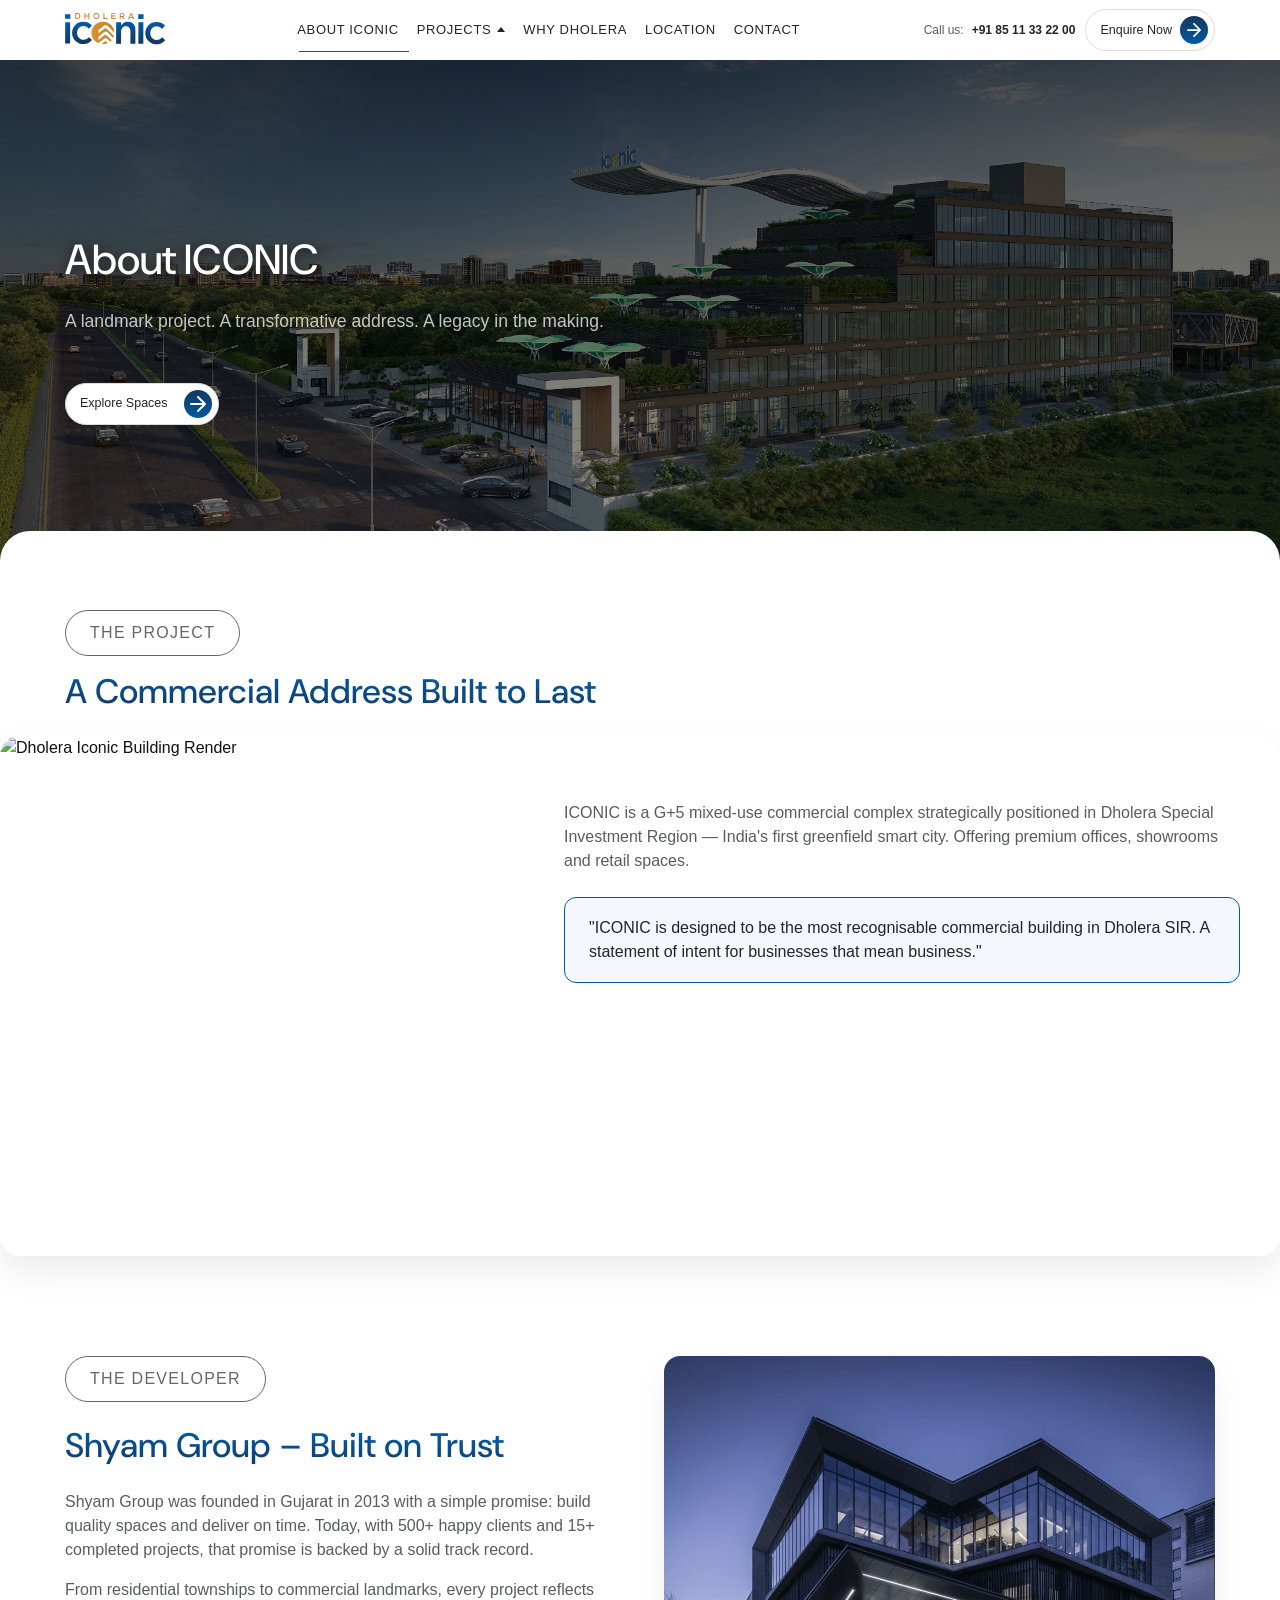
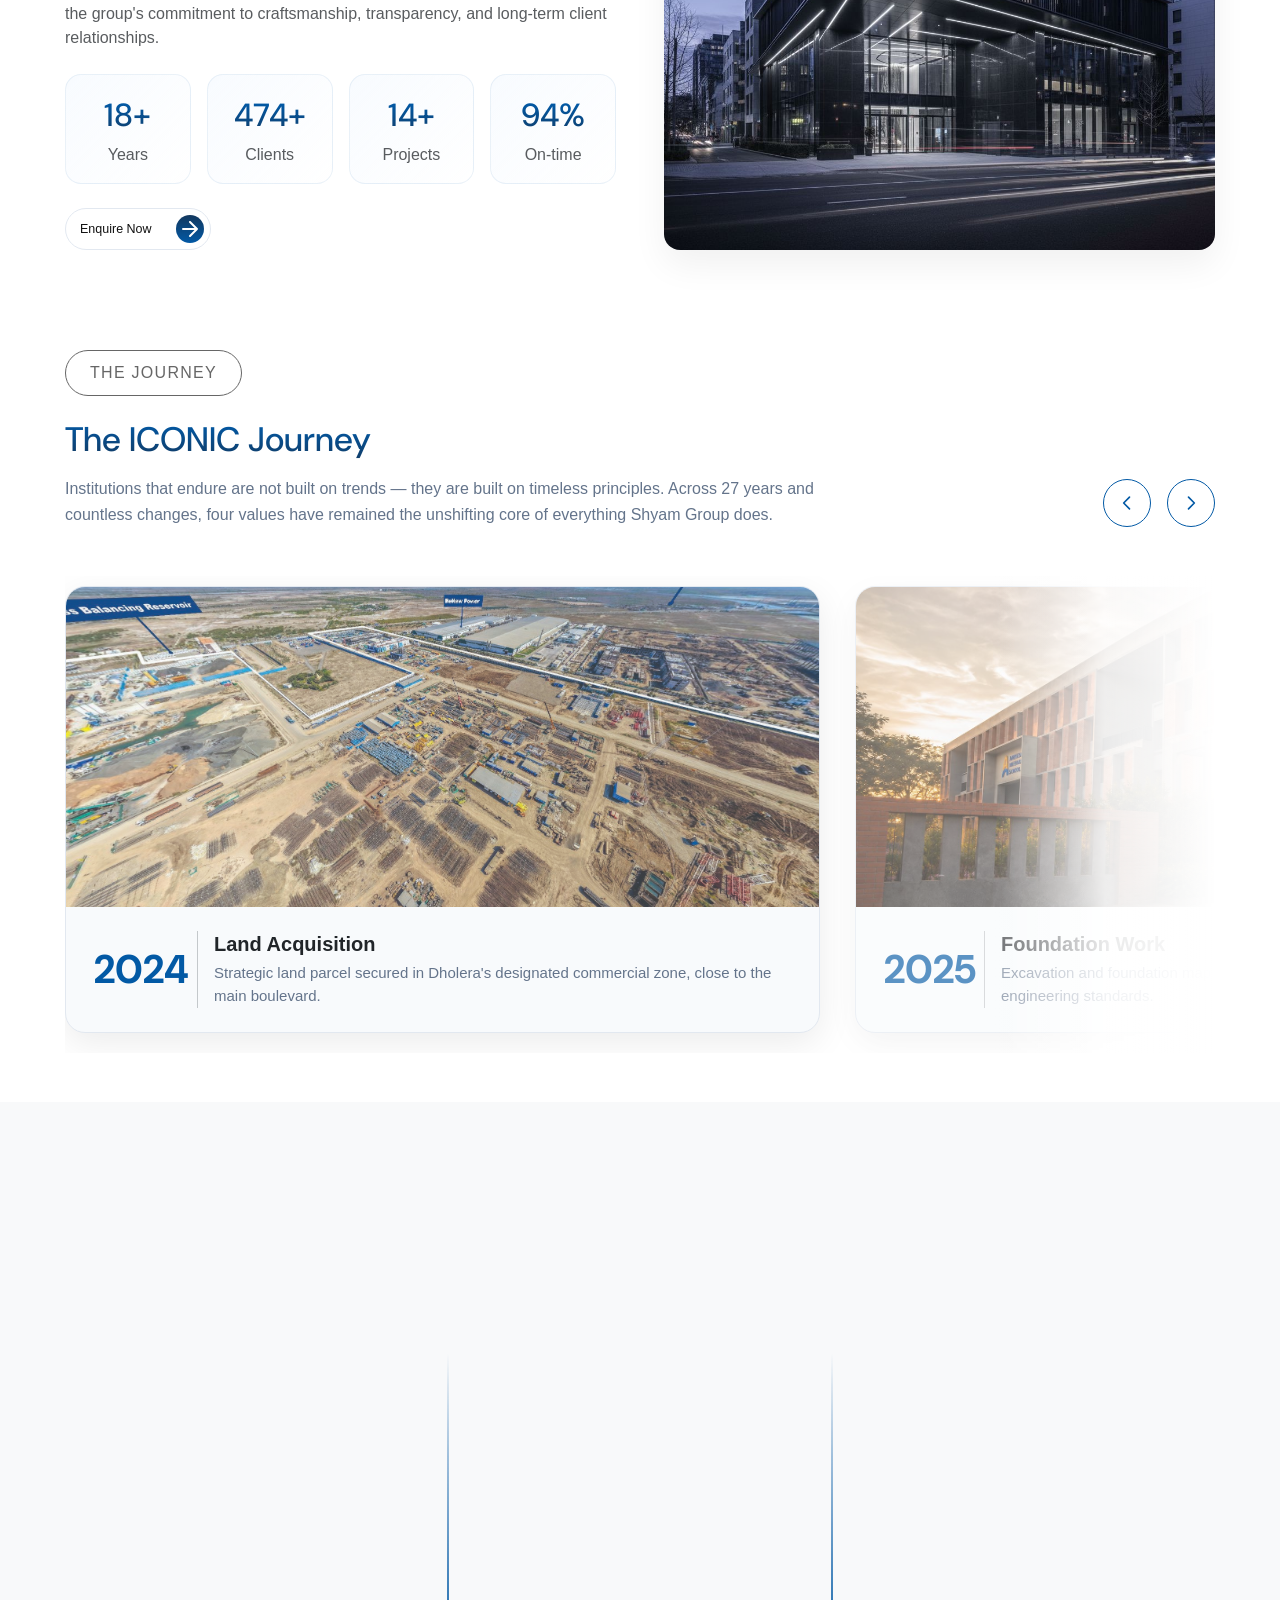
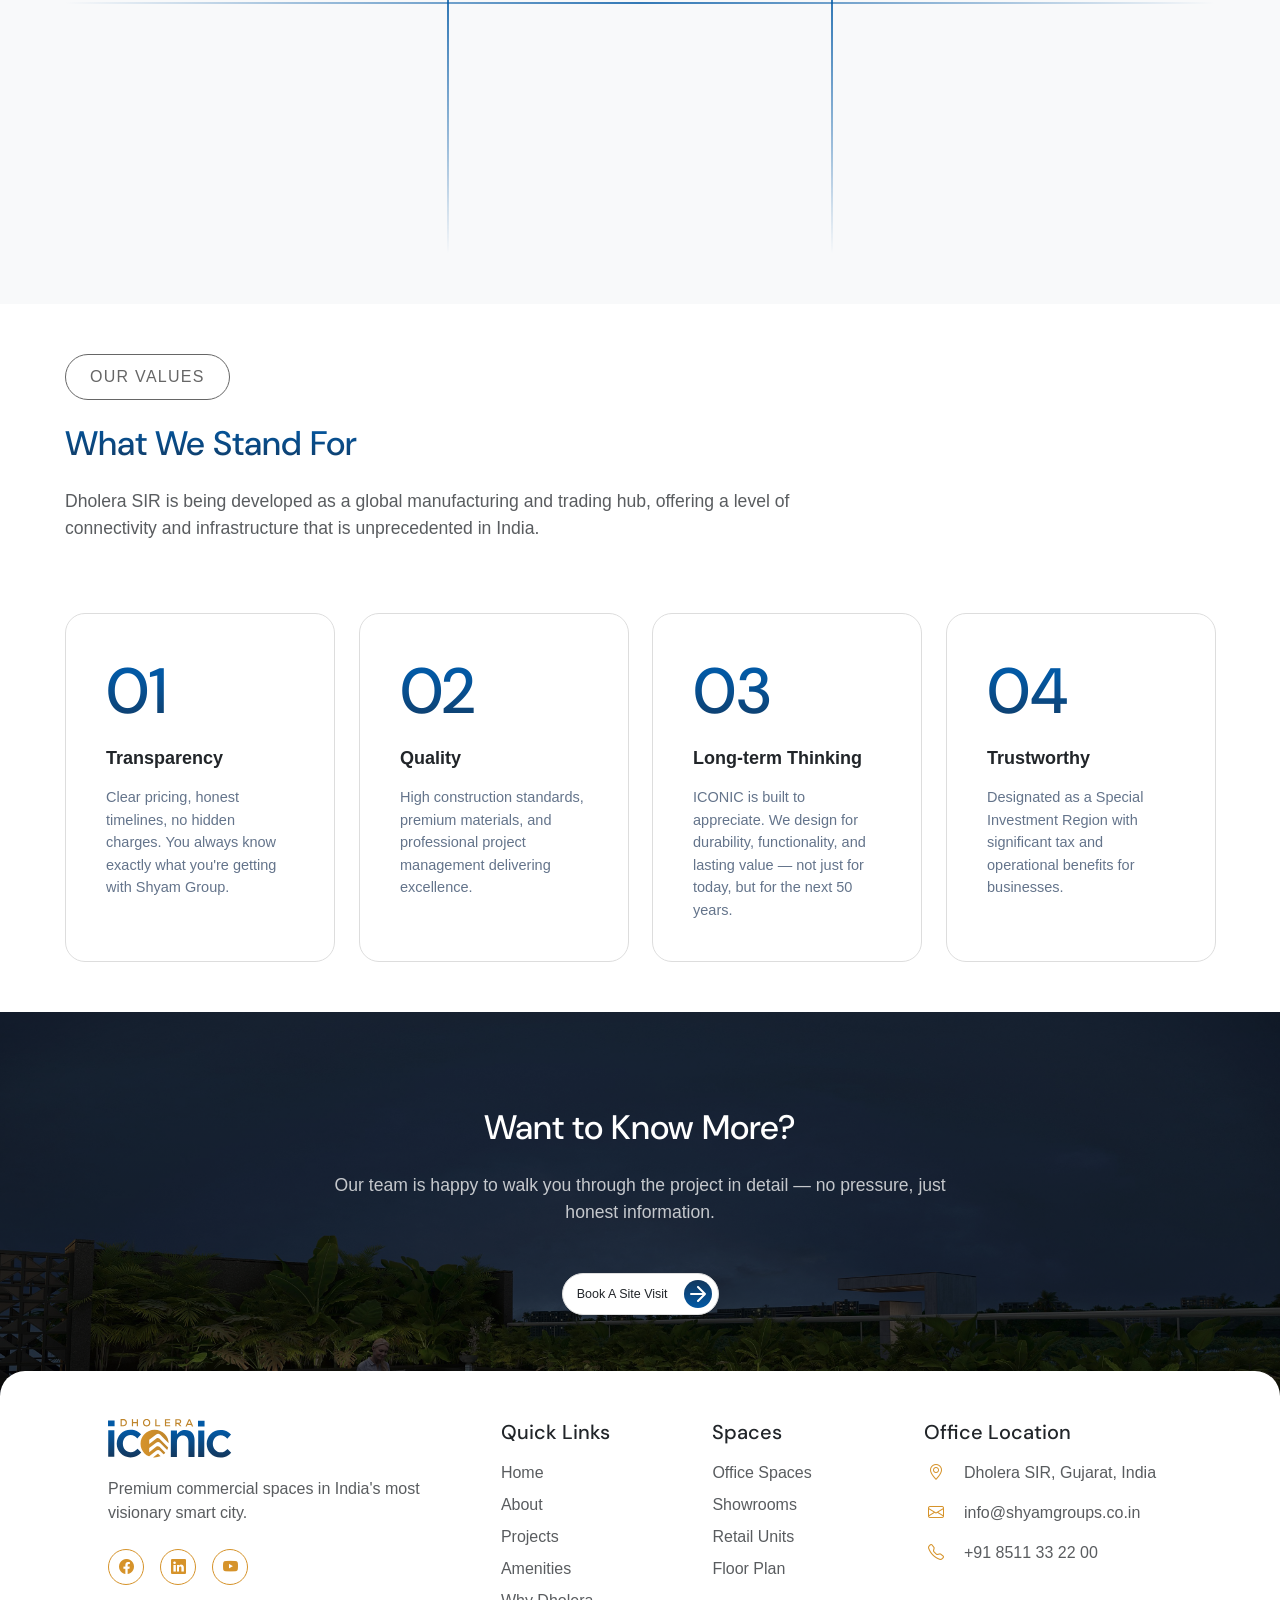
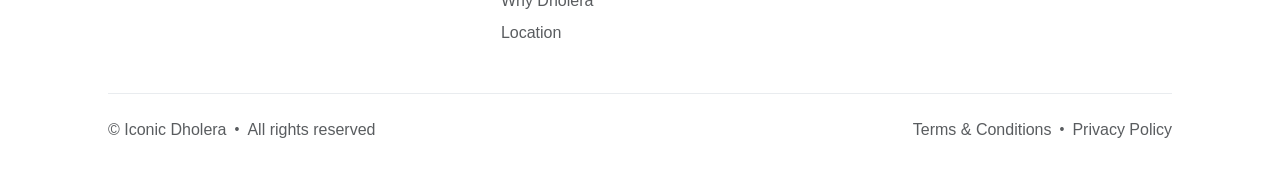
==== commit 95b85f6d: "Match quote-card styling exactly to Figma design spec" ====
--- a/about.html
+++ b/about.html
@@ -71,7 +71,7 @@
         <div class="tag-capsule mb-3">THE PROJECT</div>
         <h2 class="h2-title text-gradient-primary mb-4 font-dm">A Commercial Address Built to Last</h2>
       </div>
-
+      </div>
       <!-- Feature Image Banner with Overlay Content -->
       <div class="project-banner-wrapper position-relative slide-up delay-1">
         <!-- Background Image -->
@@ -80,18 +80,13 @@
 
         <!-- Overlay Text & Quote Card Container (Positioned on Right Side) -->
         <div class="project-banner-overlay">
-          <p class="font-switzer font-regular text-muted fs-5 lh-base mb-4">
+          <p class="font-switzer font-regular text-muted fs-6 lh-base mb-4">
             ICONIC is a G+5 mixed-use commercial complex strategically positioned in Dholera Special Investment Region
             — India's first greenfield smart city. Offering premium offices, showrooms and retail spaces.
           </p>
 
-          <!-- Translucent Quote Card -->
+          <!-- Quote Card -->
           <div class="quote-card">
-            <div class="quote-icon mb-2">
-              <svg width="22" height="22" viewBox="0 0 24 24" fill="none" xmlns="http://www.w3.org/2000/svg">
-                <path d="M10 11H6C5.45 11 5 10.55 5 10V7C5 6.45 5.45 6 6 6H9C9.55 6 10 6.45 10 7V11ZM10 11C10 14.31 7.31 17 4 17M19 11H15C14.45 11 14 10.55 14 10V7C14 6.45 14.45 6 15 6H18C18.55 6 19 6.45 19 7V11ZM19 11C19 14.31 16.31 17 13 17" stroke="#D6932A" stroke-width="2" stroke-linecap="round" stroke-linejoin="round"/>
-              </svg>
-            </div>
             <p class="font-switzer font-medium text-dark mb-0 fs-6 lh-base">
               "ICONIC is designed to be the most recognisable commercial building in Dholera SIR. A statement of
               intent for businesses that mean business."
@@ -100,7 +95,7 @@
         </div>
       </div>
 
-    </div>
+   
   </section>
 
 
--- a/assets/css/components.css
+++ b/assets/css/components.css
@@ -1278,35 +1278,19 @@
 }
 
 .project-banner-overlay {
-  position: absolute;
-  top: 50%;
-  right: 40px;
-  transform: translateY(-50%);
-  max-width: 500px;
-  background: rgba(255, 255, 255, 0.94);
-  backdrop-filter: blur(12px);
-  -webkit-backdrop-filter: blur(12px);
-  padding: 32px;
-  border-radius: 20px;
-  border: 1px solid rgba(255, 255, 255, 0.8);
-  box-shadow: 0 15px 35px rgba(0, 0, 0, 0.08);
-  z-index: 10;
+position: absolute;
+    top: 30%;
+    right: 40px;
+    transform: translateY(-50%);
+    max-width: 676px;
+    z-index: 10;
 }
 
 .quote-card {
-  background: linear-gradient(135deg, rgba(237, 245, 254, 0.6) 0%, rgba(255, 255, 255, 0.95) 100%);
-  border: 1px solid rgba(214, 147, 42, 0.3);
-  border-left: 4px solid #D6932A;
-  border-radius: 16px;
-  padding: 22px 24px;
-  box-shadow: 0 8px 25px rgba(2, 89, 165, 0.05);
-  transition: all 0.35s cubic-bezier(0.25, 1, 0.5, 1);
-}
-
-.quote-card:hover {
-  transform: translateY(-3px);
-  border-color: rgba(214, 147, 42, 0.6);
-  box-shadow: 0 12px 30px rgba(214, 147, 42, 0.15);
+  background: #F4F8FC;
+  border: 1px solid #0259A5;
+  border-radius: 12px;
+  padding: 18px 24px;
 }
 
 .stat-mini-card {
@@ -1333,20 +1317,7 @@
     box-shadow: none;
   }
 
-  .project-banner-overlay {
-    position: relative;
-    top: 0;
-    right: 0;
-    transform: none;
-    max-width: 100%;
-    margin-top: 24px;
-    padding: 0;
-    background: transparent;
-    border: none;
-    box-shadow: none;
-    backdrop-filter: none;
-    -webkit-backdrop-filter: none;
-  }
+
 
   .project-banner-img {
     height: 320px;
--- a/assets/css/responsive.css
+++ b/assets/css/responsive.css
@@ -513,6 +513,24 @@
   .hero-section {
     height: 560px !important;
     padding-top: 100px !important;
+  }
+
+  /* Mobile Dark Hero Overlay System for Max Text Contrast */
+  .hero-section::before,
+  body.inner-page .hero-section::before,
+  .hero-section.hero-about::before,
+  .hero-section.hero-projects::before,
+  .hero-section.hero-amenities::before,
+  .hero-section.hero-location::before,
+  .hero-section.hero-contact::before,
+  .hero-section.hero-whydholera::before {
+    background: linear-gradient(180deg, rgba(0, 0, 0, 0.72) 0%, rgb(0 0 0 / 41%) 100%) !important;
+  }
+
+  .hero-title,
+  .hero-desc {
+    color: #FFFFFF !important;
+    text-shadow: 0 2px 12px rgba(0, 0, 0, 0.6) !important;
   }
 
   .slide-number {
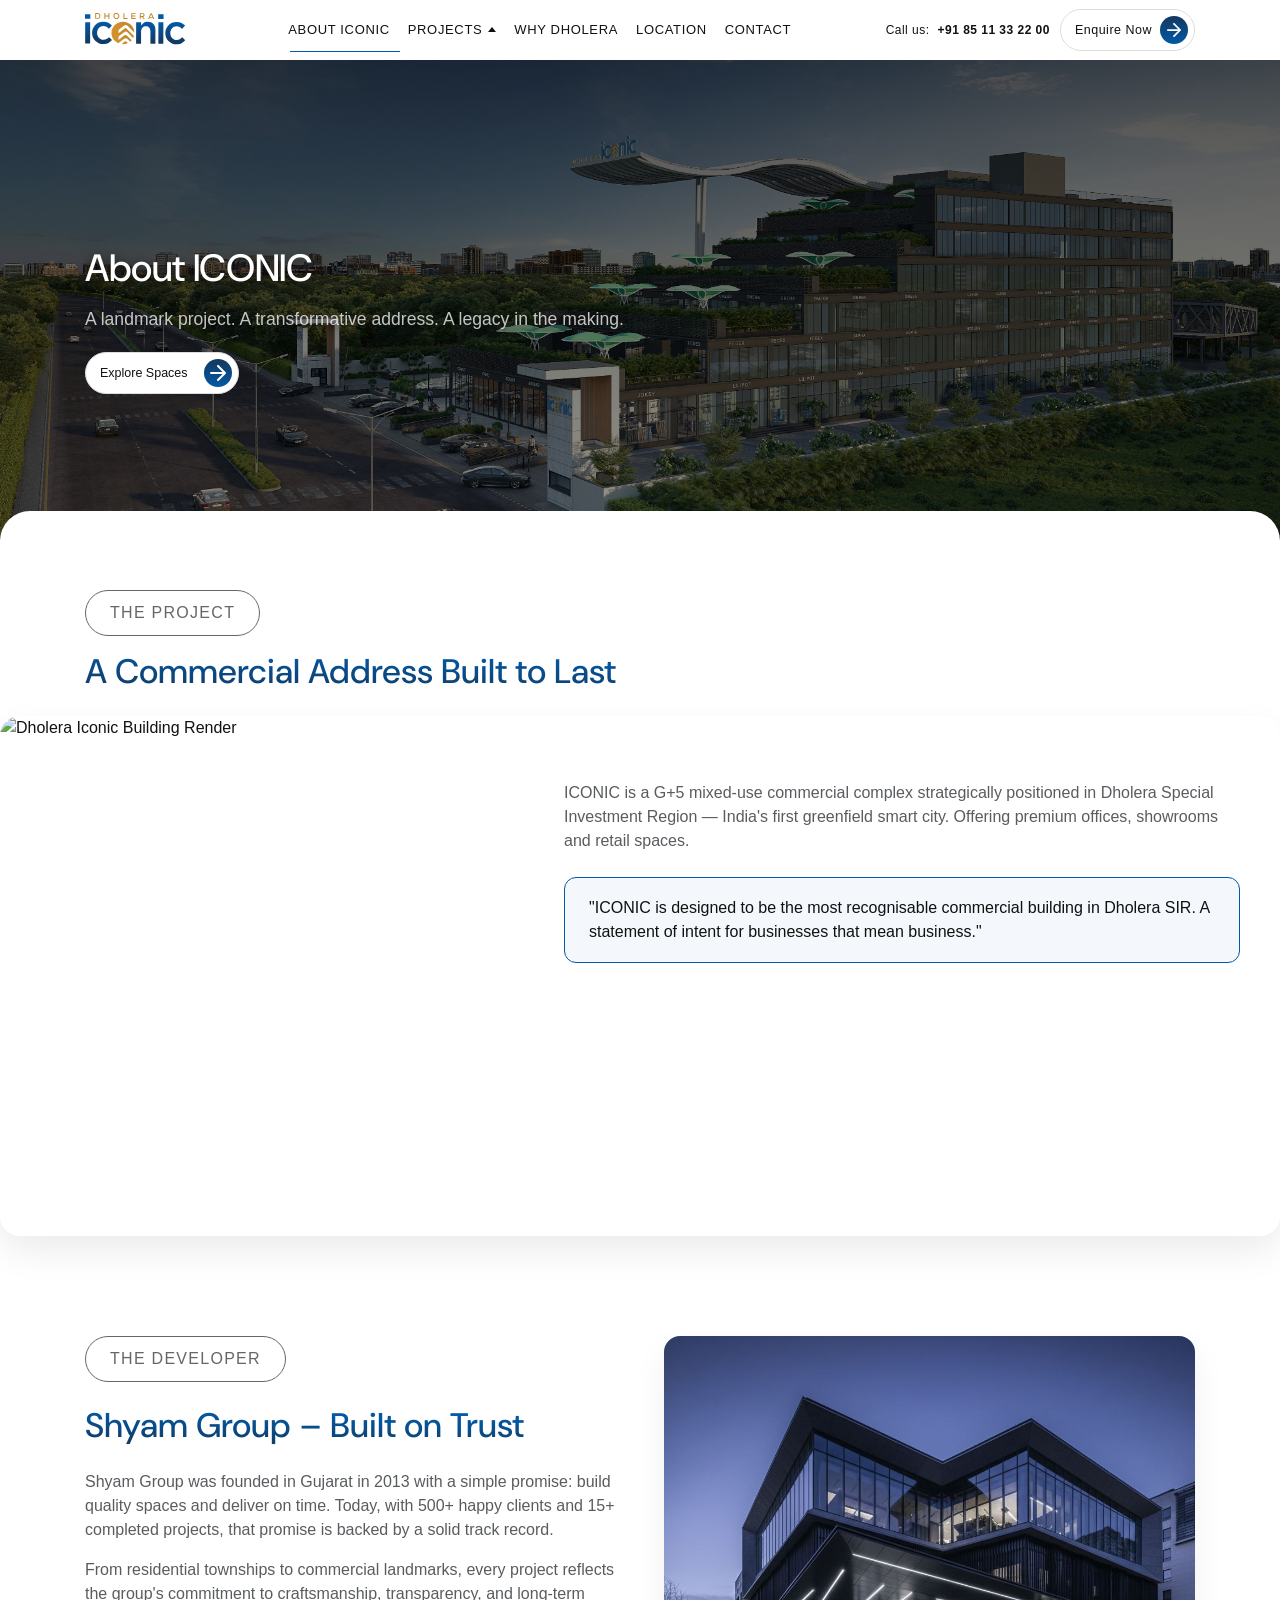
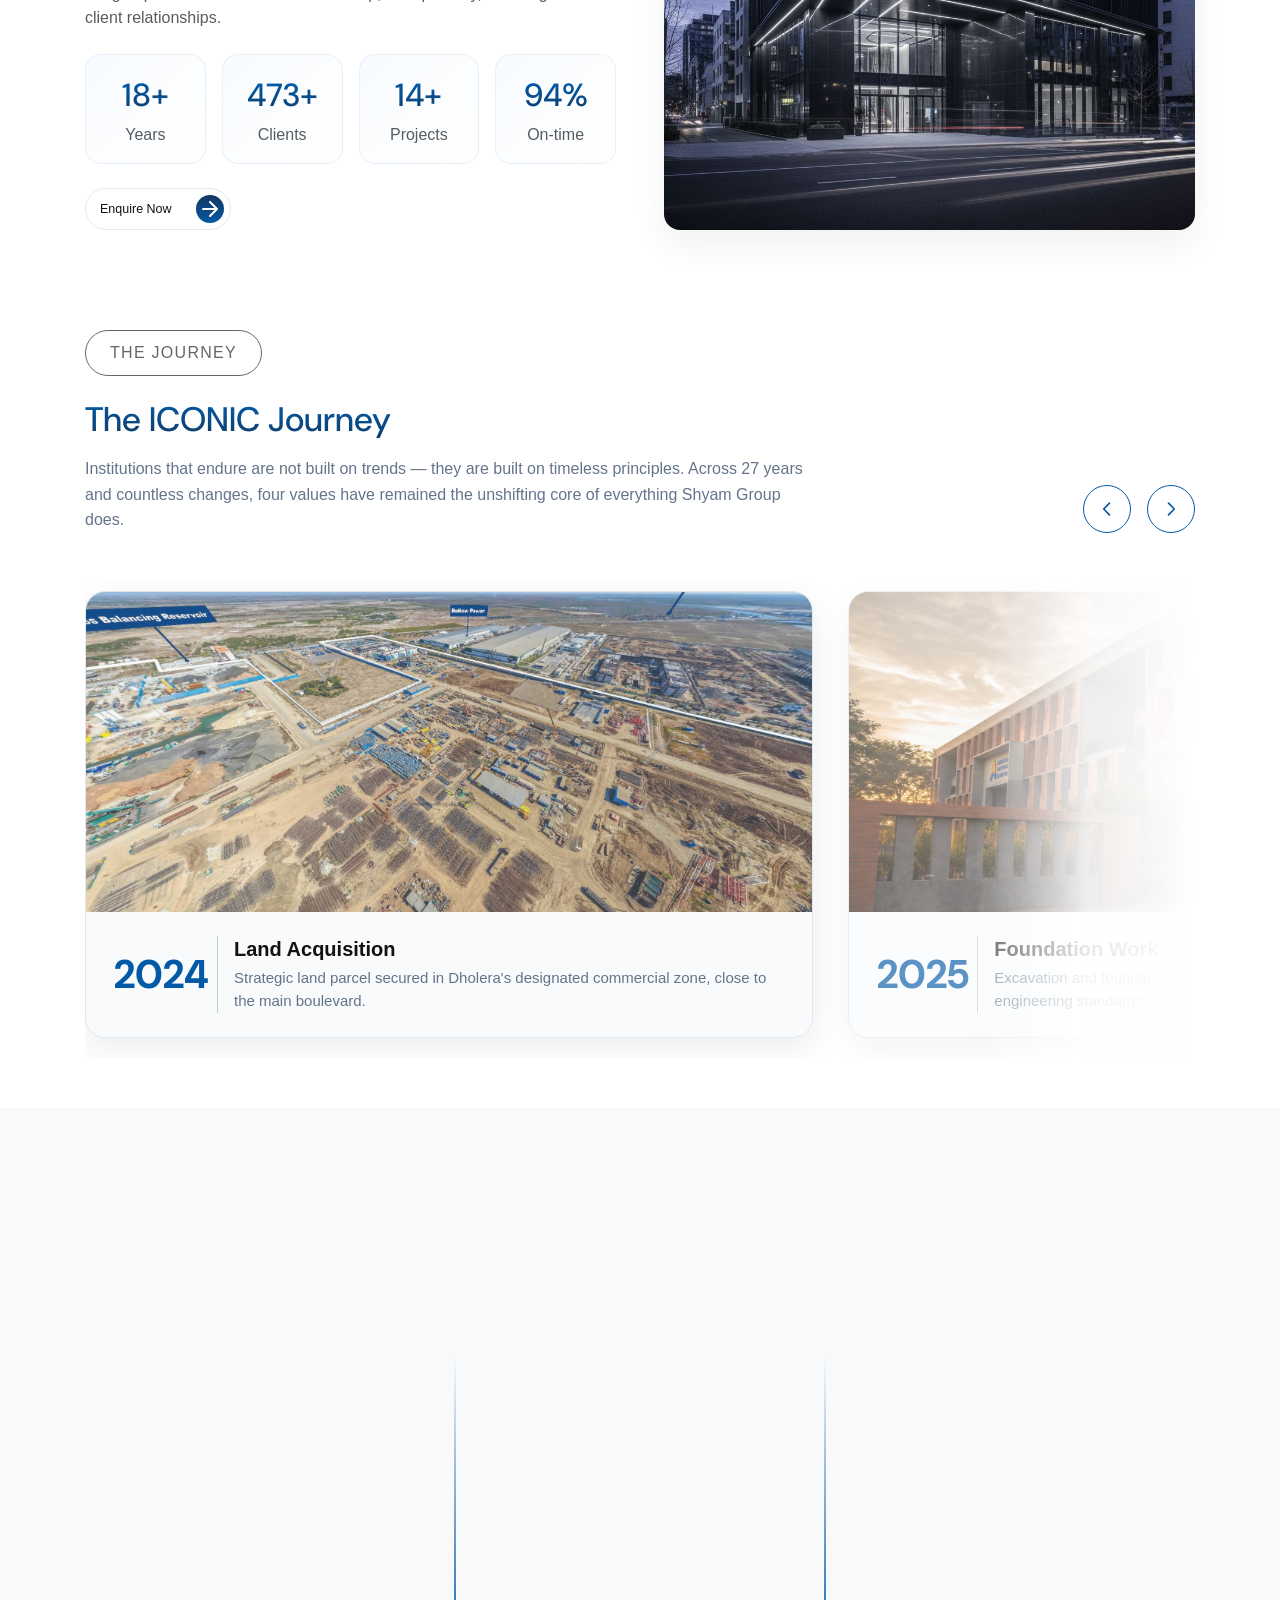
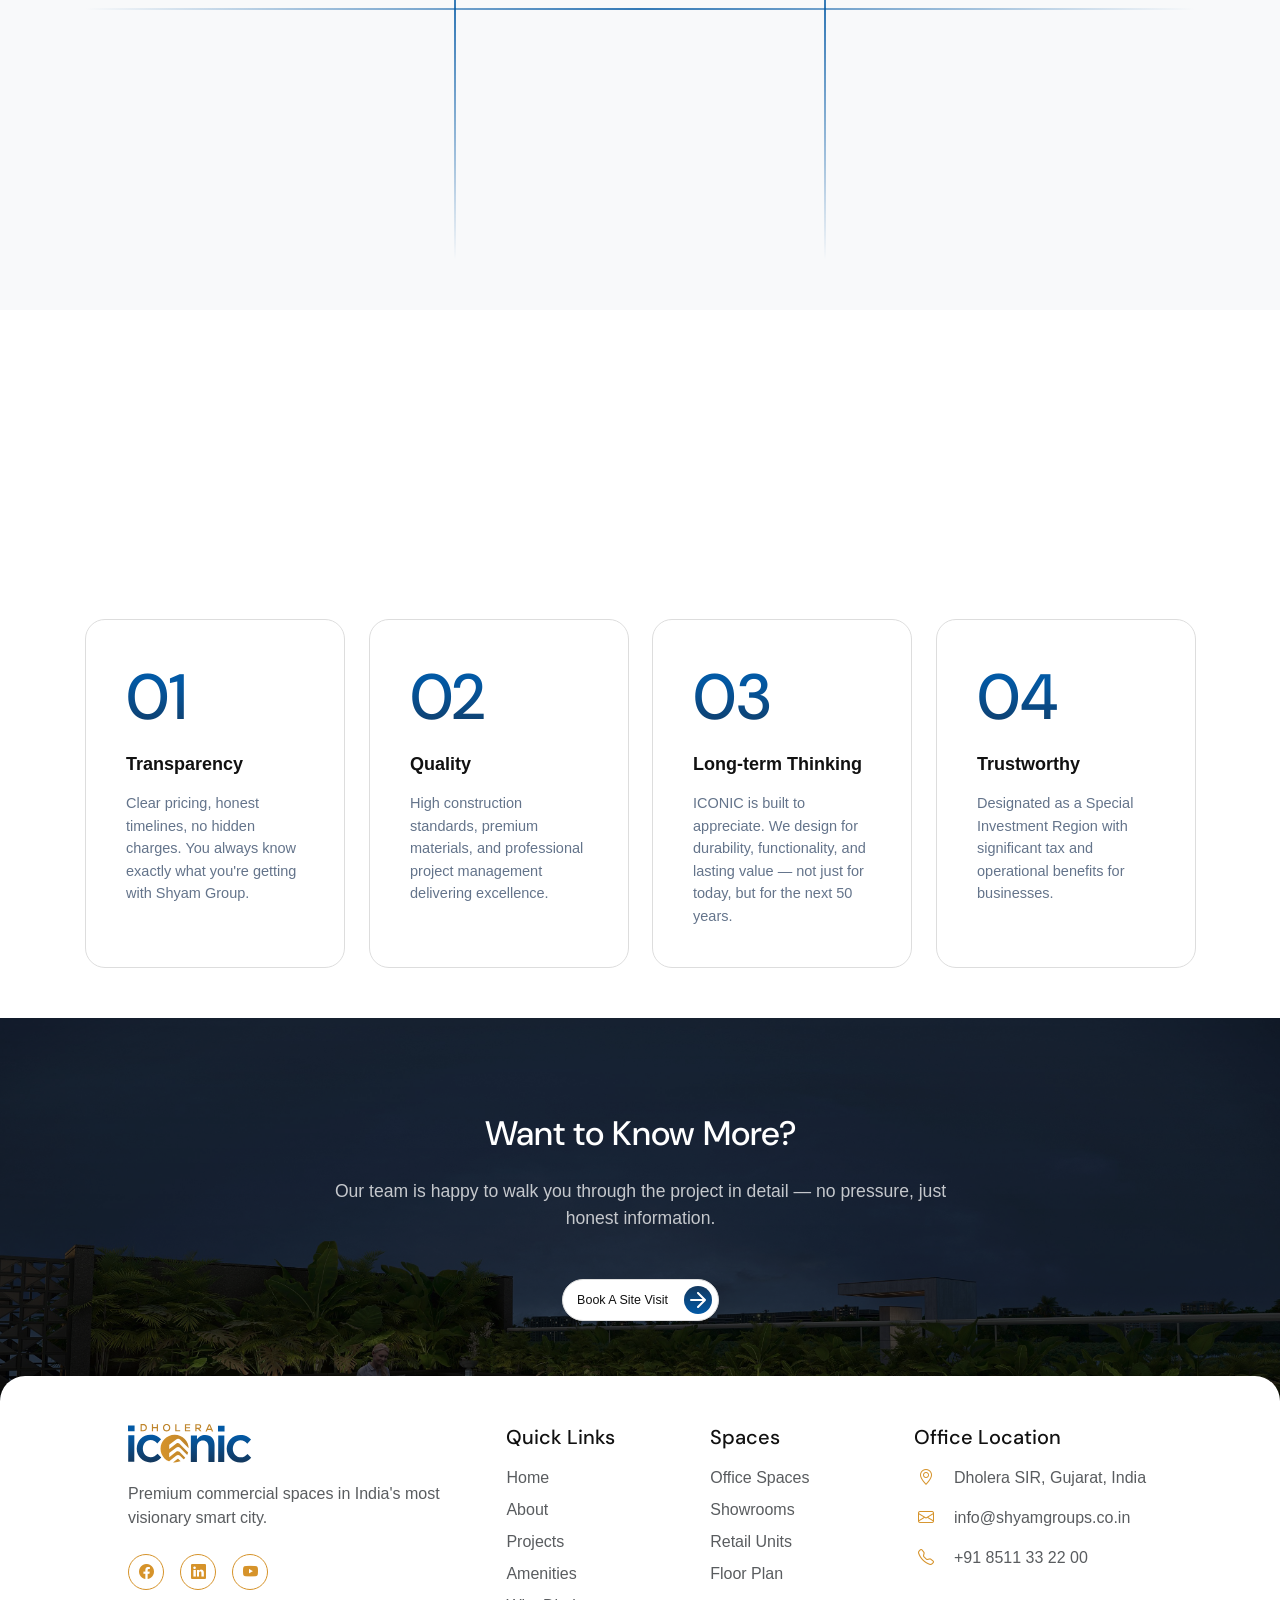
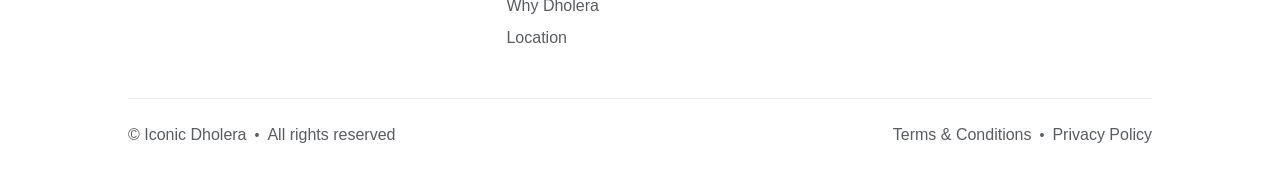
==== commit cba5f071: "Serve Bootstrap, Bootstrap Icons, Swiper, Switzer & DM Sans fonts 100% locally without external CDNs" ====
--- a/about.html
+++ b/about.html
@@ -8,12 +8,12 @@
   <meta name="description"
     content="Learn about Dholera Iconic, a premium G+5 Mixed-Use Commercial Complex in Dholera SIR developed by Shyam Group.">
 
-  <!-- Bootstrap & Bootstrap Icons CDN -->
-  <link rel="stylesheet" href="https://cdn.jsdelivr.net/npm/bootstrap@5.3.3/dist/css/bootstrap.min.css">
-  <link rel="stylesheet" href="https://cdn.jsdelivr.net/npm/bootstrap-icons@1.11.3/font/bootstrap-icons.min.css">
-
-  <!-- Swiper.js CSS CDN -->
-  <link rel="stylesheet" href="https://cdn.jsdelivr.net/npm/swiper@11/swiper-bundle.min.css" />
+  <!-- Bootstrap & Bootstrap Icons (Local Assets) -->
+  <link rel="stylesheet" href="assets/vendor/bootstrap/css/bootstrap.min.css">
+  <link rel="stylesheet" href="assets/vendor/bootstrap-icons/bootstrap-icons.min.css">
+
+  <!-- Swiper.js CSS (Local Asset) -->
+  <link rel="stylesheet" href="assets/vendor/swiper/swiper-bundle.min.css" />
 
   <!-- Custom Stylesheets -->
   <link rel="stylesheet" href="assets/css/style.css">
@@ -405,72 +405,104 @@
         <!-- Card 1 -->
         <div class="infra-card slide-up delay-1">
           <div class="infra-icon-wrapper">
-            <i class="bi bi-building text-white"></i>
+            <!-- G+5 Structure (Temple Columns / Building) -->
+            <svg width="24" height="24" viewBox="0 0 24 24" fill="none" stroke="white" stroke-width="2" stroke-linecap="round" stroke-linejoin="round">
+              <line x1="3" y1="22" x2="21" y2="22"/>
+              <line x1="6" y1="18" x2="6" y2="11"/>
+              <line x1="10" y1="18" x2="10" y2="11"/>
+              <line x1="14" y1="18" x2="14" y2="11"/>
+              <line x1="18" y1="18" x2="18" y2="11"/>
+              <polygon points="12 2 20 7 4 7"/>
+              <line x1="4" y1="18" x2="20" y2="18"/>
+            </svg>
           </div>
           <h4 class="font-switzer font-medium mb-3 text-dark">G+5 Structure</h4>
           <p class="font-switzer font-regular text-muted fs-6 lh-base px-3">
-            Six floors of premium commercial space, each with its own character — ground retail, showroom floors, and
-            office levels above.
+            Six floors of premium commercial space, each with its own character — ground retail, showroom floors, and office levels above.
           </p>
         </div>
 
         <!-- Card 2 -->
         <div class="infra-card slide-up delay-2">
           <div class="infra-icon-wrapper">
-            <i class="bi bi-aspect-ratio text-white"></i>
+            <!-- Full Glass Frontage (Window Frame) -->
+            <svg width="24" height="24" viewBox="0 0 24 24" fill="none" stroke="white" stroke-width="2" stroke-linecap="round" stroke-linejoin="round">
+              <rect x="3" y="3" width="18" height="18" rx="2"/>
+              <path d="M3 9h18"/>
+              <path d="M9 21V9"/>
+            </svg>
           </div>
           <h4 class="font-switzer font-medium mb-3 text-dark">Full Glass Frontage</h4>
           <p class="font-switzer font-regular text-muted fs-6 lh-base px-3">
-            Floor-to-ceiling glazing on all commercial floors maximises natural light, reduces energy use, and creates
-            a striking street presence.
+            Floor-to-ceiling glazing on all commercial floors maximises natural light, reduces energy use and creates a striking street presence.
           </p>
         </div>
 
         <!-- Card 3 -->
         <div class="infra-card slide-up delay-3">
           <div class="infra-icon-wrapper">
-            <i class="bi bi-door-open text-white"></i>
+            <!-- Double-Height Lobbies (Grid Window Doors) -->
+            <svg width="24" height="24" viewBox="0 0 24 24" fill="none" stroke="white" stroke-width="2" stroke-linecap="round" stroke-linejoin="round">
+              <rect x="4" y="4" width="16" height="16" rx="1"/>
+              <line x1="12" y1="4" x2="12" y2="20"/>
+              <line x1="4" y1="12" x2="20" y2="12"/>
+              <circle cx="10" cy="12" r="1" fill="white"/>
+              <circle cx="14" cy="12" r="1" fill="white"/>
+            </svg>
           </div>
           <h4 class="font-switzer font-medium mb-3 text-dark">Double-Height Lobbies</h4>
           <p class="font-switzer font-regular text-muted fs-6 lh-base px-3">
-            Grand entrance lobbies set the tone from the moment you walk in — conveying prestige, scale, and quality
-            to every visitor.
+            Grand entrance lobbies set the tone from the moment you walk in — conveying prestige, scale and quality to every visitor.
           </p>
         </div>
 
         <!-- Card 4 -->
         <div class="infra-card slide-up delay-4">
           <div class="infra-icon-wrapper">
-            <i class="bi bi-shield-check text-white"></i>
+            <!-- 24/7 Security (CCTV Camera) -->
+            <svg width="24" height="24" viewBox="0 0 24 24" fill="none" stroke="white" stroke-width="2" stroke-linecap="round" stroke-linejoin="round">
+              <path d="M16.75 12.13L21 9.5V16.5L16.75 13.87V12.13Z"/>
+              <rect x="2" y="7" width="14" height="10" rx="2"/>
+              <circle cx="9" cy="12" r="2"/>
+            </svg>
           </div>
           <h4 class="font-switzer font-medium mb-3 text-dark">24/7 Security</h4>
           <p class="font-switzer font-regular text-muted fs-6 lh-base px-3">
-            CCTV surveillance across all floors and parking areas, with trained on-site security staff around the
-            clock.
+            CCTV surveillance across all floors and parking areas, with trained on-site security staff around the clock.
           </p>
         </div>
 
         <!-- Card 5 -->
         <div class="infra-card slide-up delay-5">
           <div class="infra-icon-wrapper">
-            <i class="bi bi-p-circle text-white"></i>
+            <!-- Ample Parking ('P' Parking Badge) -->
+            <svg width="24" height="24" viewBox="0 0 24 24" fill="none" stroke="white" stroke-width="2" stroke-linecap="round" stroke-linejoin="round">
+              <rect x="3" y="3" width="18" height="18" rx="3"/>
+              <path d="M9 17V7h4a3 3 0 0 1 0 6H9"/>
+            </svg>
           </div>
           <h4 class="font-switzer font-medium mb-3 text-dark">Ample Parking</h4>
           <p class="font-switzer font-regular text-muted fs-6 lh-base px-3">
-            Dedicated basement and surface parking for tenants, customers, and visitors — a practical requirement that
-            is well-integrated.
+            Dedicated basement and surface parking for tenants, customers and visitors — a practical requirement that's often overlooked.
           </p>
         </div>
 
         <!-- Card 6 -->
         <div class="infra-card slide-up delay-6">
           <div class="infra-icon-wrapper">
-            <i class="bi bi-leaf text-white"></i>
+            <!-- Green Building Principles (Building Eco) -->
+            <svg width="24" height="24" viewBox="0 0 24 24" fill="none" stroke="white" stroke-width="2" stroke-linecap="round" stroke-linejoin="round">
+              <path d="M6 22V4a2 2 0 0 1 2-2h8a2 2 0 0 1 2 2v18"/>
+              <path d="M6 12H4a2 2 0 0 0-2 2v6a2 2 0 0 0 2 2h2"/>
+              <path d="M18 9h2a2 2 0 0 1 2 2v9a2 2 0 0 0 2 2h-4"/>
+              <path d="M10 6h4"/>
+              <path d="M10 10h4"/>
+              <path d="M10 14h4"/>
+            </svg>
           </div>
           <h4 class="font-switzer font-medium mb-3 text-dark">Green Building Principles</h4>
           <p class="font-switzer font-regular text-muted fs-6 lh-base px-3">
-            Energy-efficient glazing, LED lighting throughout, rainwater harvesting, and EV-ready parking bays
-            integrated from the design stage.
+            Energy-efficient glazing, LED lighting throughout, rainwater harvesting and EV-ready parking bays integrated from the design stage.
           </p>
         </div>
       </div>
@@ -575,8 +607,8 @@
 
 
   <!-- JS Script Files -->
-  <script src="https://cdn.jsdelivr.net/npm/bootstrap@5.3.3/dist/js/bootstrap.bundle.min.js"></script>
-  <script src="https://cdn.jsdelivr.net/npm/swiper@11/swiper-bundle.min.js"></script>
+  <script src="assets/vendor/bootstrap/js/bootstrap.bundle.min.js"></script>
+  <script src="assets/vendor/swiper/swiper-bundle.min.js"></script>
   <script src="assets/js/navbar.js"></script>
   <script src="assets/js/animations.js"></script>
   <script src="assets/js/app.js"></script>
--- a/assets/css/style.css
+++ b/assets/css/style.css
@@ -1,5 +1,4 @@
-@import url('https://api.fontshare.com/v2/css?f[]=switzer@200,300,400,500,600,700,800,900&display=swap');
-@import url('https://fonts.googleapis.com/css2?family=DM+Sans:ital,opsz,wght@0,9..40,100..1000;1,9..40,100..1000&display=swap');
+@import url('fonts.css');
 
 /* ==========================================
    DESIGN SYSTEM & GLOBAL VARIABLES
@@ -61,15 +60,19 @@
   overflow-x: hidden;
 }
 
-/* Custom Global Container System */
+.text-dark {
+  color: #111111 !important;
+}
+
+/* Custom Global Container System for 1920px Screen */
 .container,
 .max-width-container {
-  max-width: 1600px !important;
+  max-width: 1720px !important;
   width: 100% !important;
   margin-left: auto !important;
   margin-right: auto !important;
-  padding-left: 60px !important;
-  padding-right: 60px !important;
+  padding-left: 80px !important;
+  padding-right: 80px !important;
 }
 
 @media (max-width: 991px) {
--- a/assets/css/components.css
+++ b/assets/css/components.css
@@ -144,24 +144,45 @@
 
 
 .logo-img {
-  height: 58px;
+  height: 52px;
   width: auto;
   transition: var(--transition-normal);
 }
 
+.navbar-nav {
+  gap: 32px;
+}
+
+.navbar-nav .nav-link,
+.header-call-text,
+.header-call-num,
+.header-btn-text {
+  color: #111111 !important;
+  font-size: 15px;
+  font-weight: 500;
+  letter-spacing: 0.04em;
+}
+
+.header-call-num {
+  font-weight: 600;
+}
+
 .navbar-nav .nav-link {
-  font-size: 16px;
-  letter-spacing: 0.05em;
-  padding: 10px 20px !important;
+  padding: 6px 0 !important;
   position: relative;
   transition: var(--transition-fast);
+}
+
+.navbar-nav .nav-link:hover,
+.header-call-num:hover {
+  color: var(--secondary) !important;
 }
 
 .navbar-nav .nav-link::after {
   content: '';
   position: absolute;
-  bottom: 0;
-  left: 20px;
+  bottom: -2px;
+  left: 0;
   width: 0;
   height: 2px;
   background-color: var(--secondary);
@@ -170,7 +191,7 @@
 
 .navbar-nav .nav-link.active::after,
 .navbar-nav .nav-link:hover::after {
-  width: calc(100% - 40px);
+  width: 100%;
 }
 
 /* Enquire Now Button */
@@ -349,7 +370,8 @@
 }
 
 .icon-wrapper,
-.infra-icon-wrapper {
+.infra-icon-wrapper,
+.arch-icon-wrapper {
   position: relative;
   width: 54px;
   height: 54px;
@@ -363,23 +385,35 @@
 }
 
 .icon-wrapper i,
-.infra-icon-wrapper i {
+.infra-icon-wrapper i,
+.arch-icon-wrapper i {
   color: #FFFFFF !important;
   font-size: 22px !important;
   line-height: 1 !important;
 }
 
-.infra-icon-wrapper svg {
-  width: 20px;
-  height: 20px;
-}
-
-.infra-icon-wrapper svg path {
-  fill: var(--white) !important;
-  stroke: var(--white);
-}
-
-.infra-card:hover .infra-icon-wrapper {
+.infra-icon-wrapper svg,
+.arch-icon-wrapper svg,
+.icon-wrapper svg {
+  width: 22px;
+  height: 22px;
+}
+
+.infra-icon-wrapper svg path,
+.infra-icon-wrapper svg circle,
+.infra-icon-wrapper svg rect,
+.infra-icon-wrapper svg line,
+.infra-icon-wrapper svg polygon,
+.arch-icon-wrapper svg path,
+.arch-icon-wrapper svg circle,
+.arch-icon-wrapper svg rect,
+.arch-icon-wrapper svg line,
+.arch-icon-wrapper svg polygon {
+  stroke: #FFFFFF;
+}
+
+.infra-card:hover .infra-icon-wrapper,
+.arch-card:hover .arch-icon-wrapper {
   transform: scale(1.1) rotate(5deg);
   filter: brightness(1.08);
 }
@@ -578,37 +612,6 @@
   height: 100%;
   background-color: var(--white);
   transition: var(--transition-normal);
-}
-
-.arch-icon-wrapper {
-  position: relative;
-  width: 54px;
-  height: 54px;
-  margin: 0 auto 20px;
-  background: url('../images/starburst_badge.svg') no-repeat center / contain;
-  display: flex;
-  align-items: center;
-  justify-content: center;
-  z-index: 1;
-  transition: transform 0.3s ease, filter 0.3s ease;
-}
-
-.arch-icon-wrapper i {
-  color: #FFFFFF !important;
-  font-size: 22px !important;
-  line-height: 1 !important;
-}
-
-.arch-icon-wrapper svg {
-  width: 22px;
-  height: 22px;
-  stroke: #FFFFFF !important;
-}
-
-.arch-icon-wrapper svg path,
-.arch-icon-wrapper svg line,
-.arch-icon-wrapper svg polygon {
-  stroke: #FFFFFF !important;
 }
 
 .arch-card:hover {
@@ -1280,22 +1283,22 @@
 .project-banner-overlay {
 position: absolute;
     top: 30%;
-    right: 40px;
-    transform: translateY(-50%);
-    max-width: 676px;
-    z-index: 10;
+right: 40px;
+transform: translateY(-50%);
+max-width: 676px;
+z-index: 10;
 }
 
 .quote-card {
-  background: #F4F8FC;
-  border: 1px solid #0259A5;
-  border-radius: 12px;
-  padding: 18px 24px;
+background: #F4F8FC;
+border: 1px solid #0259A5;
+border-radius: 12px;
+padding: 18px 24px;
 }
 
 .stat-mini-card {
-  padding: 16px 14px;
-  background: linear-gradient(135deg, rgba(237, 245, 254, 0.4) 0%, rgba(255, 255, 255, 0.9) 100%);
+padding: 16px 14px;
+background: linear-gradient(135deg, rgba(237, 245, 254, 0.4) 0%, rgba(255, 255, 255, 0.9) 100%);
   border: 1px solid rgba(2, 89, 165, 0.08);
   border-radius: 16px;
   text-align: center;
@@ -1315,19 +1318,34 @@
 @media (max-width: 991px) {
   .project-banner-wrapper {
     box-shadow: none;
+    position: relative;
+    display: flex;
+    flex-direction: column;
   }
 
-
+  .project-banner-overlay {
+    position: relative !important;
+    top: 0 !important;
+    right: 0 !important;
+    transform: none !important;
+    max-width: 100% !important;
+    margin-top: 20px !important;
+    padding: 0 16px !important;
+    background: transparent !important;
+    border: none !important;
+    box-shadow: none !important;
+  }
 
   .project-banner-img {
-    height: 320px;
-    min-height: 280px;
-    border-radius: 20px;
-    box-shadow: 0 10px 30px rgba(0, 0, 0, 0.08);
+    height: 240px !important;
+    min-height: 200px !important;
+    border-radius: 16px !important;
+    width: 100% !important;
+    box-shadow: 0 8px 20px rgba(0, 0, 0, 0.08) !important;
   }
 
   .quote-card {
-    padding: 16px 20px;
+    padding: 16px 20px !important;
   }
 }
 
@@ -1340,10 +1358,10 @@
   background-size: cover;
   background-position: center center;
   background-repeat: no-repeat;
-  height: 760px;
-  display: flex;
-  align-items: center;
-  padding-top: 100px;
+  height: 800px;
+  display: flex;
+  align-items: center;
+  padding-top: 140px;
 }
 
 .hero-section.hero-about {
@@ -1400,16 +1418,23 @@
 }
 
 .hero-content-wrapper {
-  max-width: 650px;
+  max-width: 720px;
 }
 
 .hero-title {
-  max-width: 640px;
+  max-width: 700px;
+  font-size: 72px;
+  line-height: 1.1;
+  letter-spacing: -0.01em;
+  margin-bottom: 24px;
   text-shadow: 0 2px 10px rgba(0, 0, 0, 0.25);
 }
 
 .hero-desc {
-  max-width: 540px;
+  max-width: 580px;
+  font-size: 20px;
+  line-height: 1.5;
+  margin-bottom: 40px;
   text-shadow: 0 2px 8px rgba(0, 0, 0, 0.25);
 }
 
--- a/assets/css/responsive.css
+++ b/assets/css/responsive.css
@@ -56,8 +56,20 @@
 
   /* Hero Section */
   .hero-section {
-    height: 680px !important;
+    height: 720px !important;
     padding-top: 130px !important;
+  }
+
+  .hero-title {
+    font-size: 60px !important;
+    line-height: 1.12 !important;
+    margin-bottom: 20px !important;
+  }
+
+  .hero-desc {
+    font-size: 18px !important;
+    line-height: 1.5 !important;
+    margin-bottom: 32px !important;
   }
 
   .slide-number {
@@ -205,8 +217,20 @@
 
   /* Hero Section */
   .hero-section {
-    height: 640px !important;
+    height: 660px !important;
     padding-top: 120px !important;
+  }
+
+  .hero-title {
+    font-size: 52px !important;
+    line-height: 1.15 !important;
+    margin-bottom: 18px !important;
+  }
+
+  .hero-desc {
+    font-size: 17px !important;
+    line-height: 1.5 !important;
+    margin-bottom: 28px !important;
   }
 
   .slide-number {
@@ -359,6 +383,18 @@
     padding-top: 110px !important;
   }
 
+  .hero-title {
+    font-size: 44px !important;
+    line-height: 1.18 !important;
+    margin-bottom: 16px !important;
+  }
+
+  .hero-desc {
+    font-size: 16px !important;
+    line-height: 1.5 !important;
+    margin-bottom: 24px !important;
+  }
+
   .slide-title {
     font-size: 20px !important;
   }
@@ -511,8 +547,20 @@
 
   /* Hero Section */
   .hero-section {
-    height: 560px !important;
+    height: 540px !important;
     padding-top: 100px !important;
+  }
+
+  .hero-title {
+    font-size: 38px !important;
+    line-height: 1.2 !important;
+    margin-bottom: 14px !important;
+  }
+
+  .hero-desc {
+    font-size: 15px !important;
+    line-height: 1.5 !important;
+    margin-bottom: 20px !important;
   }
 
   /* Mobile Dark Hero Overlay System for Max Text Contrast */
@@ -713,6 +761,18 @@
     padding-bottom: 60px !important;
   }
 
+  .hero-title {
+    font-size: 32px !important;
+    line-height: 1.22 !important;
+    margin-bottom: 12px !important;
+  }
+
+  .hero-desc {
+    font-size: 14px !important;
+    line-height: 1.5 !important;
+    margin-bottom: 20px !important;
+  }
+
   .about-left-wrapper {
     height: 380px !important;
   }
@@ -923,6 +983,18 @@
     min-height: 420px !important;
     padding-top: 100px !important;
     padding-bottom: 50px !important;
+  }
+
+  .hero-title {
+    font-size: 26px !important;
+    line-height: 1.25 !important;
+    margin-bottom: 10px !important;
+  }
+
+  .hero-desc {
+    font-size: 13.5px !important;
+    line-height: 1.45 !important;
+    margin-bottom: 18px !important;
   }
 
   .about-left-wrapper {
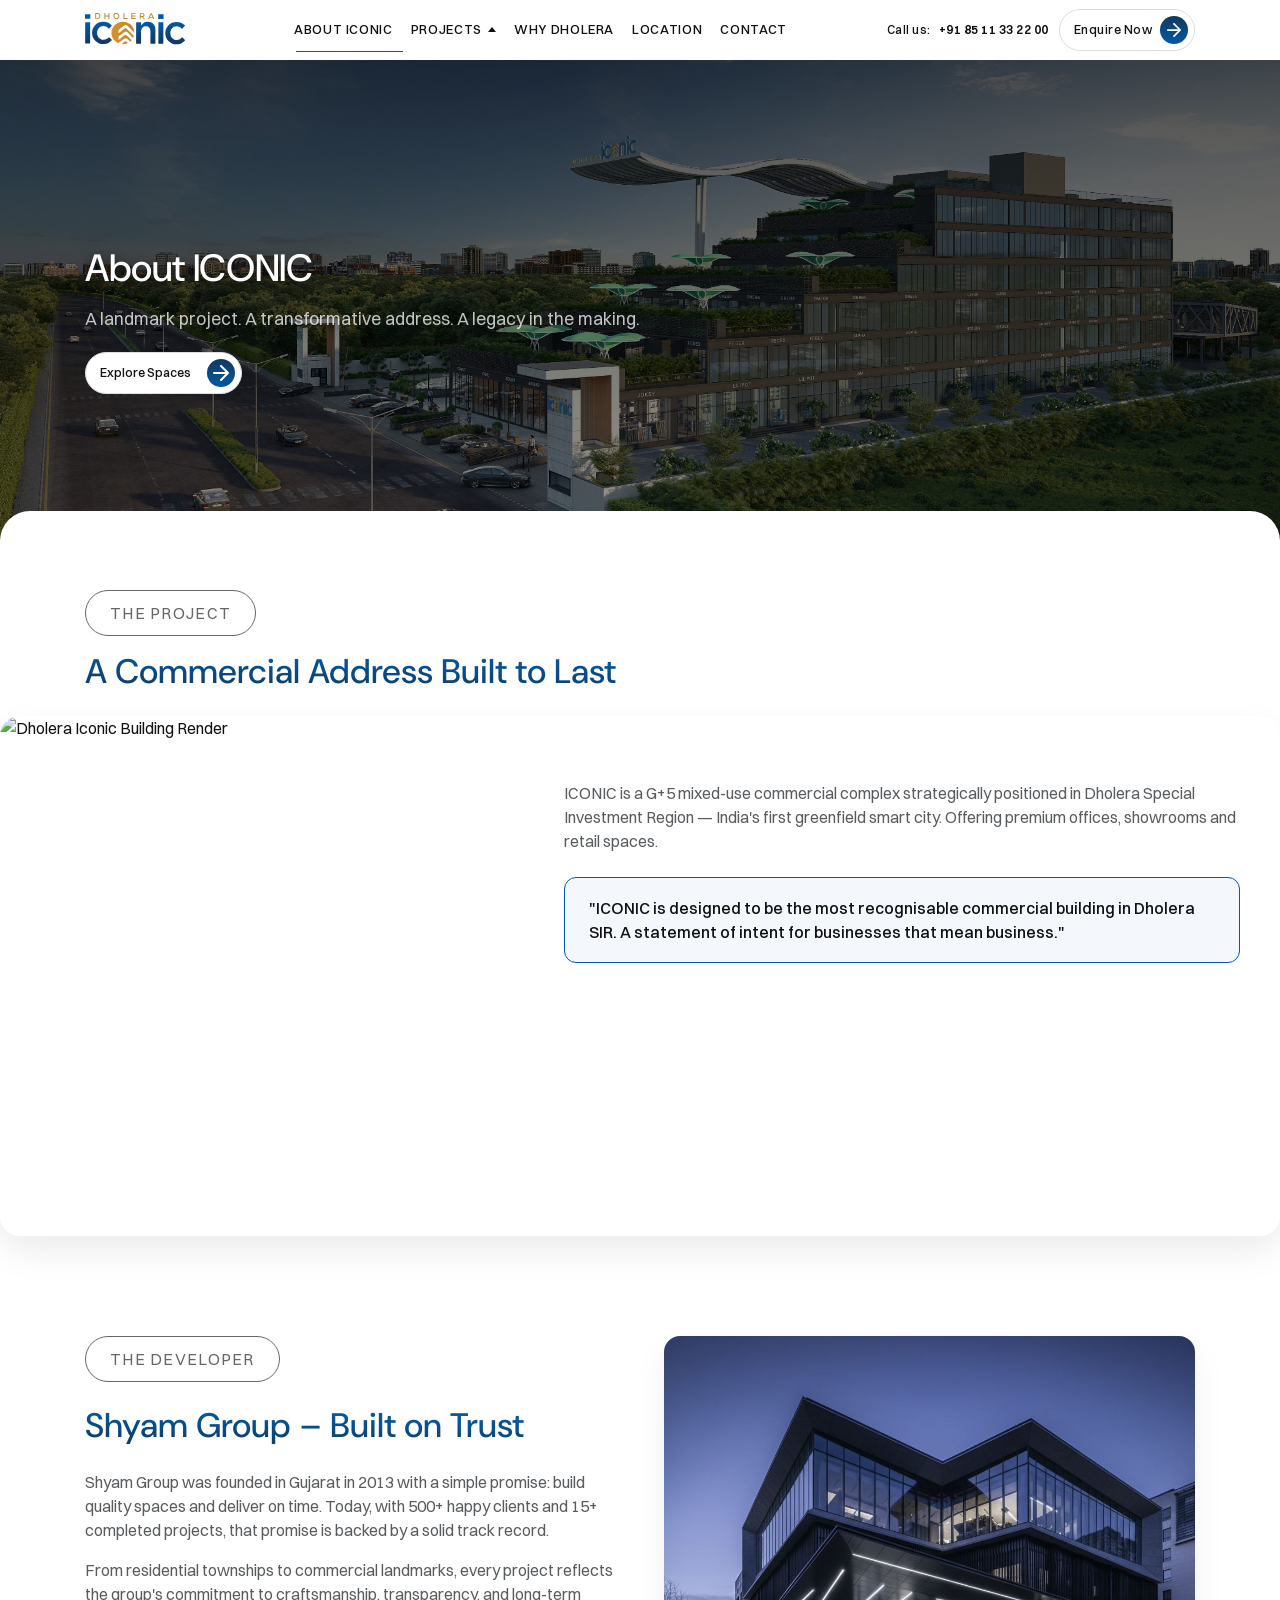
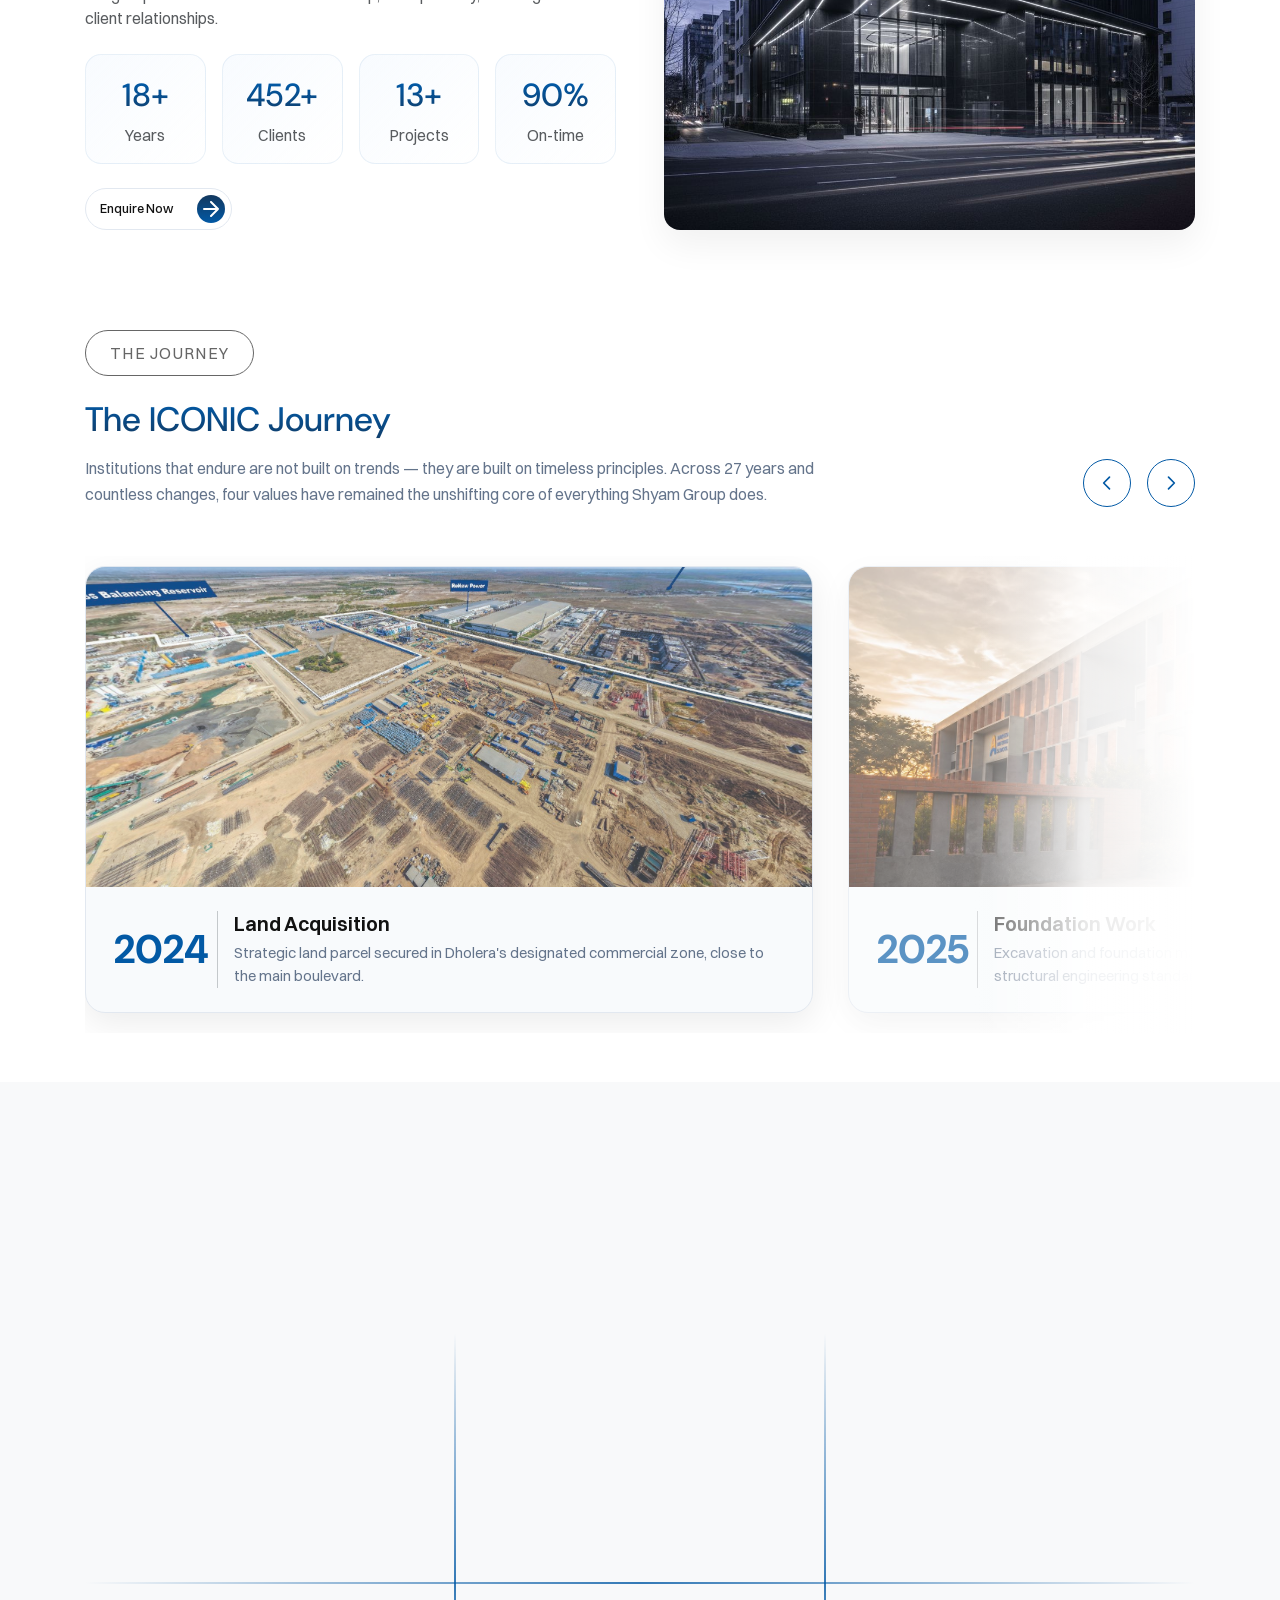
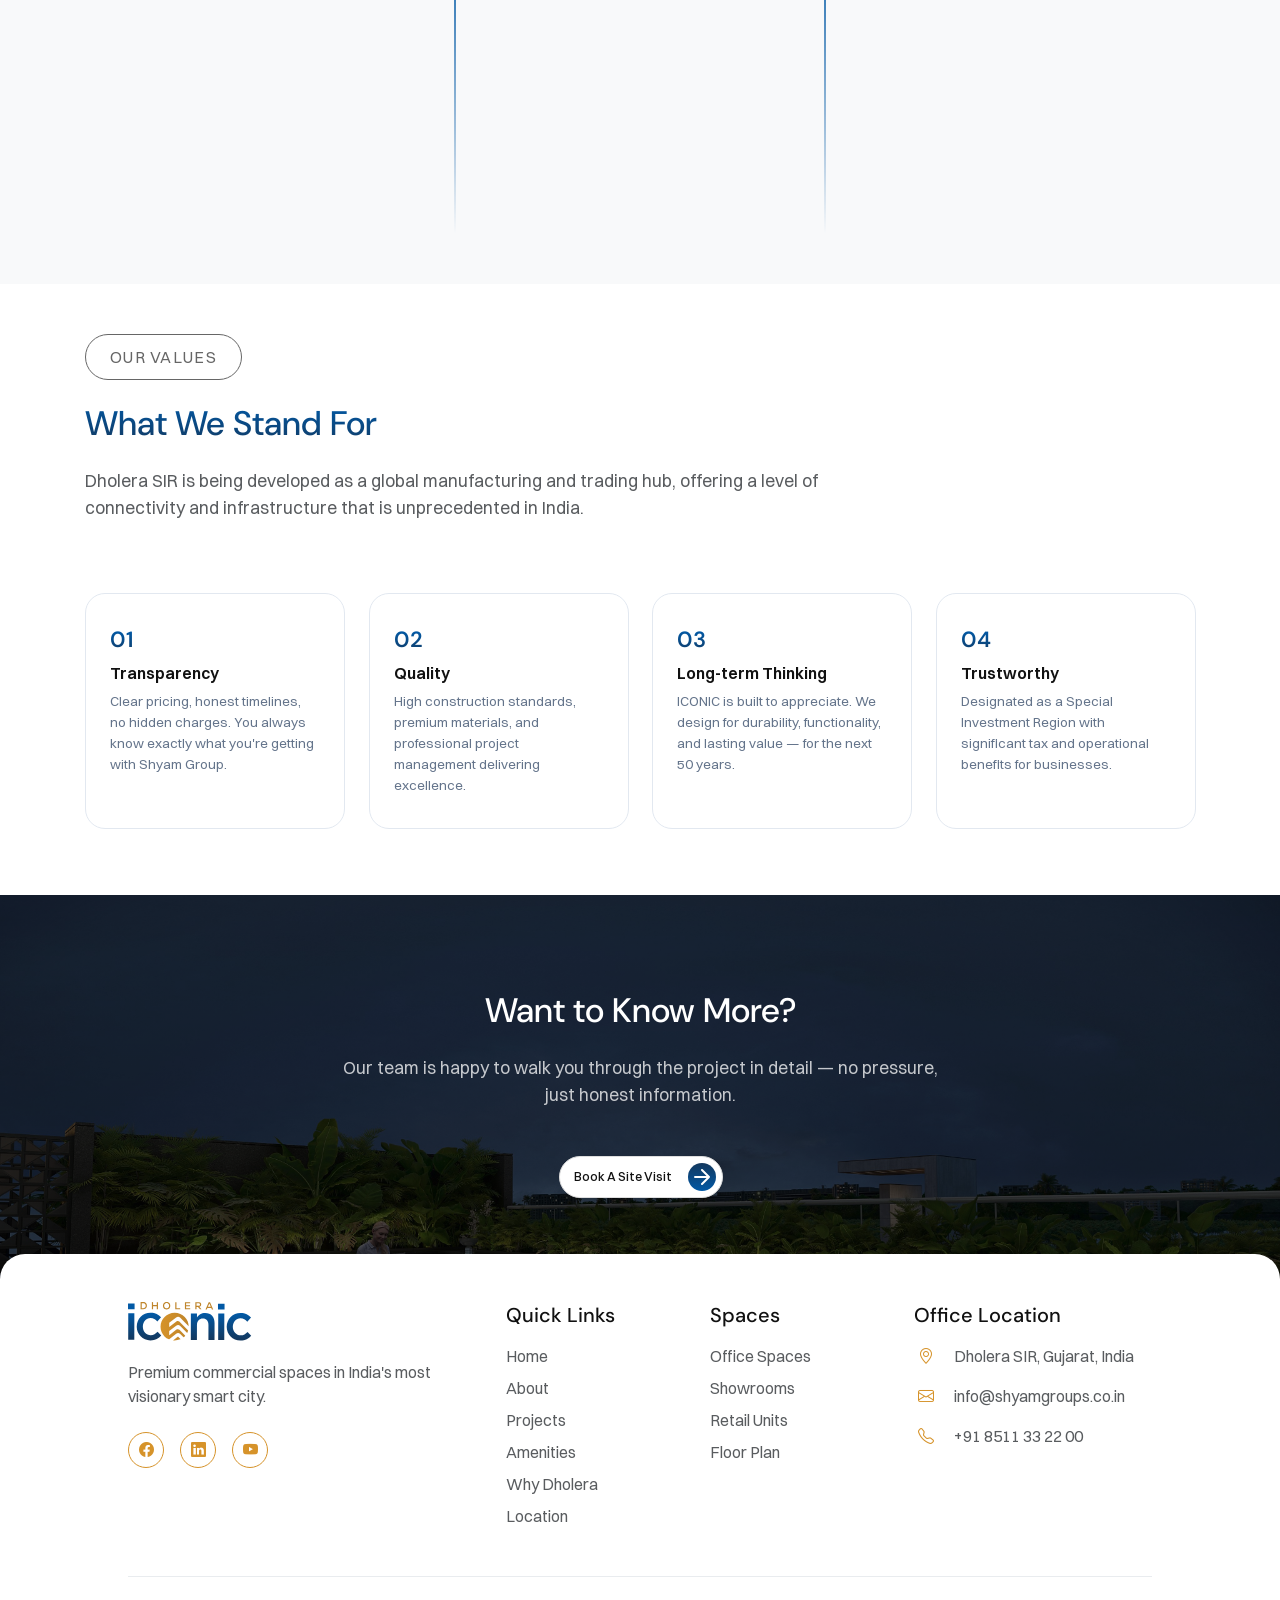
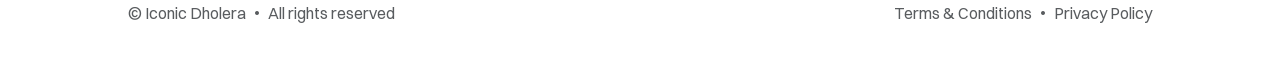
==== commit 4b9f5cd9: "Align Our Values section card design in about.html to match The Strategic Advantage design system" ====
--- a/about.html
+++ b/about.html
@@ -524,49 +524,47 @@
         </p>
       </div>
 
-      <!-- Values Cards Row -->
-      <div class="row g-4 mt-4">
+      <!-- Values Cards Row (Matching The Strategic Advantage Design) -->
+      <div class="row g-4 mt-3 mb-3">
         <!-- Value 1 -->
-        <div class="col-12 col-md-6 col-lg-3 slide-up delay-1">
-          <div class="value-card">
-            <span class="display-3 font-dm font-medium text-gradient-primary d-block mb-3">01</span>
-            <h4 class="font-switzer font-semibold text-dark mb-3">Transparency</h4>
-            <p class="font-switzer font-regular text-muted lh-base mb-0">
-              Clear pricing, honest timelines, no hidden charges. You always know exactly what you're getting with Shyam
-              Group.
+        <div class="col-12 col-sm-6 col-lg-3 slide-up delay-1">
+          <div class="overview-card">
+            <div class="overview-value">01</div>
+            <h5 class="font-switzer font-semibold text-dark mb-2 fs-6">Transparency</h5>
+            <p class="card-desc mb-0">
+              Clear pricing, honest timelines, no hidden charges. You always know exactly what you're getting with Shyam Group.
             </p>
           </div>
         </div>
 
         <!-- Value 2 -->
-        <div class="col-12 col-md-6 col-lg-3 slide-up delay-2">
-          <div class="value-card">
-            <span class="display-3 font-dm font-medium text-gradient-primary d-block mb-3">02</span>
-            <h4 class="font-switzer font-semibold text-dark mb-3">Quality</h4>
-            <p class="font-switzer font-regular text-muted lh-base mb-0">
+        <div class="col-12 col-sm-6 col-lg-3 slide-up delay-2">
+          <div class="overview-card">
+            <div class="overview-value">02</div>
+            <h5 class="font-switzer font-semibold text-dark mb-2 fs-6">Quality</h5>
+            <p class="card-desc mb-0">
               High construction standards, premium materials, and professional project management delivering excellence.
             </p>
           </div>
         </div>
 
         <!-- Value 3 -->
-        <div class="col-12 col-md-6 col-lg-3 slide-up delay-3">
-          <div class="value-card">
-            <span class="display-3 font-dm font-medium text-gradient-primary d-block mb-3">03</span>
-            <h4 class="font-switzer font-semibold text-dark mb-3">Long-term Thinking</h4>
-            <p class="font-switzer font-regular text-muted lh-base mb-0">
-              ICONIC is built to appreciate. We design for durability, functionality, and lasting value — not just for
-              today, but for the next 50 years.
+        <div class="col-12 col-sm-6 col-lg-3 slide-up delay-3">
+          <div class="overview-card">
+            <div class="overview-value">03</div>
+            <h5 class="font-switzer font-semibold text-dark mb-2 fs-6">Long-term Thinking</h5>
+            <p class="card-desc mb-0">
+              ICONIC is built to appreciate. We design for durability, functionality, and lasting value — for the next 50 years.
             </p>
           </div>
         </div>
 
         <!-- Value 4 -->
-        <div class="col-12 col-md-6 col-lg-3 slide-up delay-4">
-          <div class="value-card">
-            <span class="display-3 font-dm font-medium text-gradient-primary d-block mb-3">04</span>
-            <h4 class="font-switzer font-semibold text-dark mb-3">Trustworthy</h4>
-            <p class="font-switzer font-regular text-muted lh-base mb-0">
+        <div class="col-12 col-sm-6 col-lg-3 slide-up delay-4">
+          <div class="overview-card">
+            <div class="overview-value">04</div>
+            <h5 class="font-switzer font-semibold text-dark mb-2 fs-6">Trustworthy</h5>
+            <p class="card-desc mb-0">
               Designated as a Special Investment Region with significant tax and operational benefits for businesses.
             </p>
           </div>
--- a/assets/css/style.css
+++ b/assets/css/style.css
@@ -58,6 +58,9 @@
   color: var(--dark);
   background-color: var(--white);
   overflow-x: hidden;
+  -webkit-font-smoothing: antialiased;
+  -moz-osx-font-smoothing: grayscale;
+  text-rendering: optimizeLegibility;
 }
 
 .text-dark {
--- a/assets/css/components.css
+++ b/assets/css/components.css
@@ -1039,30 +1039,29 @@
 }
 
 /* ==========================================
-   NEIGHBOUR LOGO CARD COMPONENT
+   NEIGHBOUR LOGO CARD COMPONENT (Figma Style: Clean transparent logos, large format)
    ========================================== */
 .neighbour-logo-wrapper {
-  background-color: var(--white);
-  border: 1px solid #E2E8F0;
-  border-radius: 16px;
-  padding: 20px 24px;
+  background: transparent;
+  border: none;
+  padding: 10px 0;
   display: flex;
   align-items: center;
   justify-content: center;
-  min-height: 100px;
-  box-shadow: 0 4px 12px rgba(0, 0, 0, 0.03);
+  min-height: auto;
+  box-shadow: none;
   transition: var(--transition-normal);
 }
 
 .neighbour-logo-wrapper:hover {
-  border-color: #0259A5;
-  box-shadow: 0 10px 25px rgba(2, 89, 165, 0.08);
-  transform: translateY(-3px);
+  border: none;
+  box-shadow: none;
+  transform: translateY(-2px);
 }
 
 .neighbour-logo-img {
   max-width: 140px;
-  max-height: 44px;
+  max-height: 42px;
   width: auto;
   height: auto;
   object-fit: contain;
@@ -1070,7 +1069,7 @@
 }
 
 .neighbour-logo-wrapper:hover .neighbour-logo-img {
-  transform: scale(1.05);
+  transform: scale(1.06);
 }
 
 /* ==========================================
@@ -1082,14 +1081,14 @@
   position: relative;
   width: 100%;
   padding: 10px 0;
-  mask-image: linear-gradient(to right, transparent, black 10%, black 90%, transparent);
-  -webkit-mask-image: linear-gradient(to right, transparent, black 10%, black 90%, transparent);
+  mask-image: linear-gradient(to right, transparent, black 8%, black 92%, transparent);
+  -webkit-mask-image: linear-gradient(to right, transparent, black 8%, black 92%, transparent);
 }
 
 .logo-marquee-track {
   display: flex;
   align-items: center;
-  gap: 24px;
+  gap: 20px;
   width: max-content;
   animation: logoMarqueeScroll 25s linear infinite;
 }
@@ -1099,7 +1098,7 @@
 }
 
 .logo-marquee-item {
-  width: 200px;
+  width: 160px;
   flex-shrink: 0;
 }
 
@@ -2053,6 +2052,13 @@
   color: var(--muted);
 }
 
+.infra-slide-content-wrapper {
+  min-height: 140px;
+  display: flex;
+  flex-direction: column;
+  justify-content: flex-start;
+}
+
 .infra-slider-section {
   background: var(--stats-overlay), url('../images/infra_slider_bg.jpg') no-repeat center center/cover;
   padding: 120px 0;
@@ -2390,18 +2396,20 @@
   overflow: hidden;
   opacity: 0;
   padding-top: 0;
+  padding-bottom: 0;
   font-family: var(--font-switzer);
   font-weight: 400;
   font-size: 16px;
   color: var(--muted);
-  line-height: 1.6;
+  line-height: 1.65;
   transition: max-height 0.4s cubic-bezier(0.25, 0.8, 0.25, 1), opacity 0.35s ease, padding 0.3s ease;
 }
 
 .faq-accordion-header.active + .faq-accordion-body {
-  max-height: 500px;
+  max-height: 800px;
   opacity: 1;
-  padding-top: 12px;
+  padding-top: 14px;
+  padding-bottom: 16px;
 }
 
 .faq-chevron {
--- a/assets/css/responsive.css
+++ b/assets/css/responsive.css
@@ -543,6 +543,22 @@
   
   .stats-section-bg {
     padding: 150px 0 !important;
+  }
+
+  /* Mobile Header Visibility System (Mobile Screen Only) */
+  .site-header,
+  .home-page .navbar,
+  .home-page .site-header {
+    background-color: rgba(255, 255, 255, 0.95) !important;
+    backdrop-filter: blur(12px) !important;
+    -webkit-backdrop-filter: blur(12px) !important;
+    box-shadow: 0 4px 20px rgba(0, 0, 0, 0.08) !important;
+    padding-top: 14px !important;
+    padding-bottom: 14px !important;
+  }
+
+  .burger-bar {
+    background-color: var(--dark) !important;
   }
 
   /* Hero Section */
@@ -606,8 +622,8 @@
 
   /* What We Offer Section */
   .offer-card {
-    height: 480px !important;
-    min-height: 480px !important;
+    height: 420px !important;
+    min-height: 420px !important;
   }
 
   .offer-card-header {
@@ -615,7 +631,7 @@
   }
 
   .offer-card-hover-content {
-    top: 90px !important;
+    top: 85px !important;
     left: 24px !important;
     right: 24px !important;
     bottom: 24px !important;
@@ -637,11 +653,20 @@
   }
 
   .offer-card-image-wrapper {
-    height: 360px !important;
+    height: 310px !important;
+    width: 100% !important;
+    display: flex !important;
+    align-items: flex-end !important;
+    justify-content: center !important;
   }
 
   .offer-card-image {
-    max-height: 340px !important;
+    width: 100% !important;
+    max-width: 100% !important;
+    height: 100% !important;
+    max-height: 290px !important;
+    object-fit: contain !important;
+    object-position: bottom center !important;
   }
 
   /* Amenities Section */
@@ -786,17 +811,23 @@
   }
 
   .offer-card {
-    height: 480px !important;
-    min-height: 480px !important;
+    height: 420px !important;
+    min-height: 420px !important;
     margin-top: 0 !important;
   }
 
   .offer-card-image-wrapper {
-    height: 360px !important;
+    height: 310px !important;
+    width: 100% !important;
   }
 
   .offer-card-image {
-    max-height: 340px !important;
+    width: 100% !important;
+    max-width: 100% !important;
+    height: 100% !important;
+    max-height: 290px !important;
+    object-fit: contain !important;
+    object-position: bottom center !important;
   }
 
   .projects-overview-banner {
@@ -1003,17 +1034,23 @@
   }
 
   .offer-card {
-    height: 480px !important;
-    min-height: 480px !important;
+    height: 420px !important;
+    min-height: 420px !important;
     margin-top: 0 !important;
   }
 
   .offer-card-image-wrapper {
-    height: 360px !important;
+    height: 310px !important;
+    width: 100% !important;
   }
 
   .offer-card-image {
-    max-height: 340px !important;
+    width: 100% !important;
+    max-width: 100% !important;
+    height: 100% !important;
+    max-height: 290px !important;
+    object-fit: contain !important;
+    object-position: bottom center !important;
   }
 
   .projects-overview-banner {
@@ -1290,18 +1327,17 @@
   }
 }
 
-/* Technical Specification Tab Buttons Responsive Styling */
+/* Technical Specification Tab Buttons Responsive (No Horizontal Scroll, 2x2 Wrapping Grid) */
 @media (max-width: 767.98px) {
   .spec-tabs-container {
     display: flex !important;
-    flex-wrap: nowrap !important;
-    overflow-x: auto !important;
-    justify-content: flex-start !important;
-    gap: 10px !important;
-    padding: 4px 4px 12px 4px !important;
+    flex-wrap: wrap !important;
+    overflow-x: visible !important;
+    justify-content: center !important;
+    gap: 8px 10px !important;
+    padding: 0 !important;
     margin-bottom: 24px !important;
-    -webkit-overflow-scrolling: touch;
-    scrollbar-width: none;
+    width: 100% !important;
   }
 
   .spec-tabs-container::-webkit-scrollbar {
@@ -1309,10 +1345,273 @@
   }
 
   .spec-tab-btn {
-    padding: 10px 18px !important;
+    padding: 9px 12px !important;
+    font-size: 13px !important;
+    gap: 6px !important;
+    flex: 1 1 calc(50% - 10px) !important;
+    min-width: 125px !important;
+    max-width: calc(50% - 5px) !important;
+    justify-content: center !important;
+    text-align: center !important;
+    white-space: nowrap !important;
+  }
+}
+
+@media (max-width: 480px) {
+  .spec-tab-btn {
+    padding: 7px 8px !important;
+    font-size: 12px !important;
+    gap: 4px !important;
+  }
+}
+
+/* Responsive Smart Comparison Table & Stable Slider Content Height */
+@media (max-width: 991px) {
+  .infra-slide-content-wrapper {
+    min-height: 200px !important;
+  }
+}
+
+@media (max-width: 767.98px) {
+  .infra-slide-content-wrapper {
+    min-height: 220px !important;
+  }
+
+  .comp-table {
+    min-width: 580px;
+  }
+
+  .table-responsive {
+    overflow-x: auto;
+    -webkit-overflow-scrolling: touch;
+    border-radius: var(--radius-lg);
+  }
+
+  .comp-table th {
+    font-size: 13.5px !important;
+    padding: 14px 10px !important;
+    line-height: 1.3 !important;
+  }
+
+  .comp-table td {
+    font-size: 12.5px !important;
+    padding: 12px 10px !important;
+    line-height: 1.45 !important;
+  }
+
+  .comp-table tr td:first-child,
+  .comp-table tr th:first-child {
+    width: 28% !important;
+  }
+}
+
+@media (max-width: 575px) {
+  .infra-slide-content-wrapper {
+    min-height: 240px !important;
+  }
+
+  .comp-table th {
+    font-size: 12px !important;
+    padding: 12px 8px !important;
+  }
+
+  .comp-table td {
+    font-size: 11.5px !important;
+    padding: 10px 8px !important;
+  }
+}
+
+/* Mobile Logo Slider (Transparent compact logos and reduced gap) */
+@media (max-width: 991px) {
+  .logo-marquee-track {
+    gap: 16px !important;
+  }
+
+  .logo-marquee-item {
+    width: 130px !important;
+    flex-shrink: 0 !important;
+  }
+
+  .neighbour-logo-wrapper {
+    background: transparent !important;
+    background-color: transparent !important;
+    border: none !important;
+    border-radius: 0 !important;
+    padding: 6px 0 !important;
+    min-height: auto !important;
+    box-shadow: none !important;
+  }
+
+  .neighbour-logo-img {
+    max-width: 115px !important;
+    max-height: 36px !important;
+  }
+}
+
+@media (max-width: 575px) {
+  .logo-marquee-track {
+    gap: 12px !important;
+  }
+
+  .logo-marquee-item {
+    width: 105px !important;
+  }
+
+  .neighbour-logo-img {
+    max-width: 95px !important;
+    max-height: 30px !important;
+  }
+}
+
+/* Mobile Form Typography & Compact Container System */
+@media (max-width: 991px) {
+  .enquiry-card-container {
+    padding: 24px 20px !important;
+    border-radius: 16px !important;
+  }
+
+  .form-label {
+    font-size: 13.5px !important;
+    font-weight: 500 !important;
+    margin-bottom: 5px !important;
+  }
+
+  .form-control,
+  .form-select {
     font-size: 14px !important;
+    padding: 10px 14px !important;
+    border-radius: 8px !important;
+  }
+
+  .form-control::placeholder {
+    font-size: 13.5px !important;
+  }
+
+  .enquiry-card-container h3,
+  .enquiry-card-container h4,
+  .enquiry-card-container .h3-title,
+  .enquiry-card-container .h4-title {
+    font-size: 20px !important;
+    margin-bottom: 6px !important;
+  }
+
+  .enquiry-card-container p {
+    font-size: 13px !important;
+    line-height: 1.45 !important;
+    margin-bottom: 18px !important;
+  }
+}
+
+@media (max-width: 575px) {
+  .enquiry-card-container {
+    padding: 20px 16px !important;
+  }
+
+  .form-label {
+    font-size: 13px !important;
+    margin-bottom: 4px !important;
+  }
+
+  .form-control,
+  .form-select {
+    font-size: 13.5px !important;
+    padding: 9px 12px !important;
+  }
+
+  .form-control::placeholder {
+    font-size: 13px !important;
+  }
+
+  .enquiry-card-container h3,
+  .enquiry-card-container h4 {
+    font-size: 18px !important;
+  }
+
+  .enquiry-card-container p {
+    font-size: 12.5px !important;
+  }
+}
+
+/* Mobile Compact Footer System */
+@media (max-width: 991px) {
+  .footer-content {
+    padding-top: 28px !important;
+    padding-bottom: 24px !important;
+    padding-left: 16px !important;
+    padding-right: 16px !important;
+  }
+
+  .footer-content .row {
+    margin-bottom: 20px !important;
+    row-gap: 20px !important;
+  }
+
+  .footer-content .col-12,
+  .footer-content .col-6 {
+    margin-bottom: 12px !important;
+  }
+
+  .footer-logo {
+    height: 32px !important;
+    margin-bottom: 8px !important;
+  }
+
+  .footer-content p {
+    font-size: 13px !important;
+    line-height: 1.45 !important;
+    margin-bottom: 14px !important;
+  }
+
+  .footer-content h5 {
+    font-size: 15px !important;
+    margin-bottom: 10px !important;
+  }
+
+  .footer-link {
+    font-size: 13px !important;
+  }
+
+  .footer-content ul {
     gap: 6px !important;
-    flex-shrink: 0 !important;
-    white-space: nowrap !important;
+  }
+
+  .social-circle {
+    width: 32px !important;
+    height: 32px !important;
+    font-size: 13px !important;
+  }
+
+  .contact-icon {
+    width: 20px !important;
+    height: 20px !important;
+    font-size: 14px !important;
+  }
+
+  .contact-icon + span,
+  .contact-icon + a {
+    font-size: 13px !important;
+  }
+
+  .copyright-row {
+    padding-top: 16px !important;
+    gap: 8px !important;
+    font-size: 12px !important;
+  }
+
+  .copyright-row span,
+  .copyright-row a {
+    font-size: 12px !important;
+  }
+}
+
+@media (max-width: 575px) {
+  .footer-content {
+    padding-top: 24px !important;
+    padding-bottom: 20px !important;
+  }
+
+  .footer-content .row {
+    margin-bottom: 16px !important;
+    row-gap: 16px !important;
   }
 }
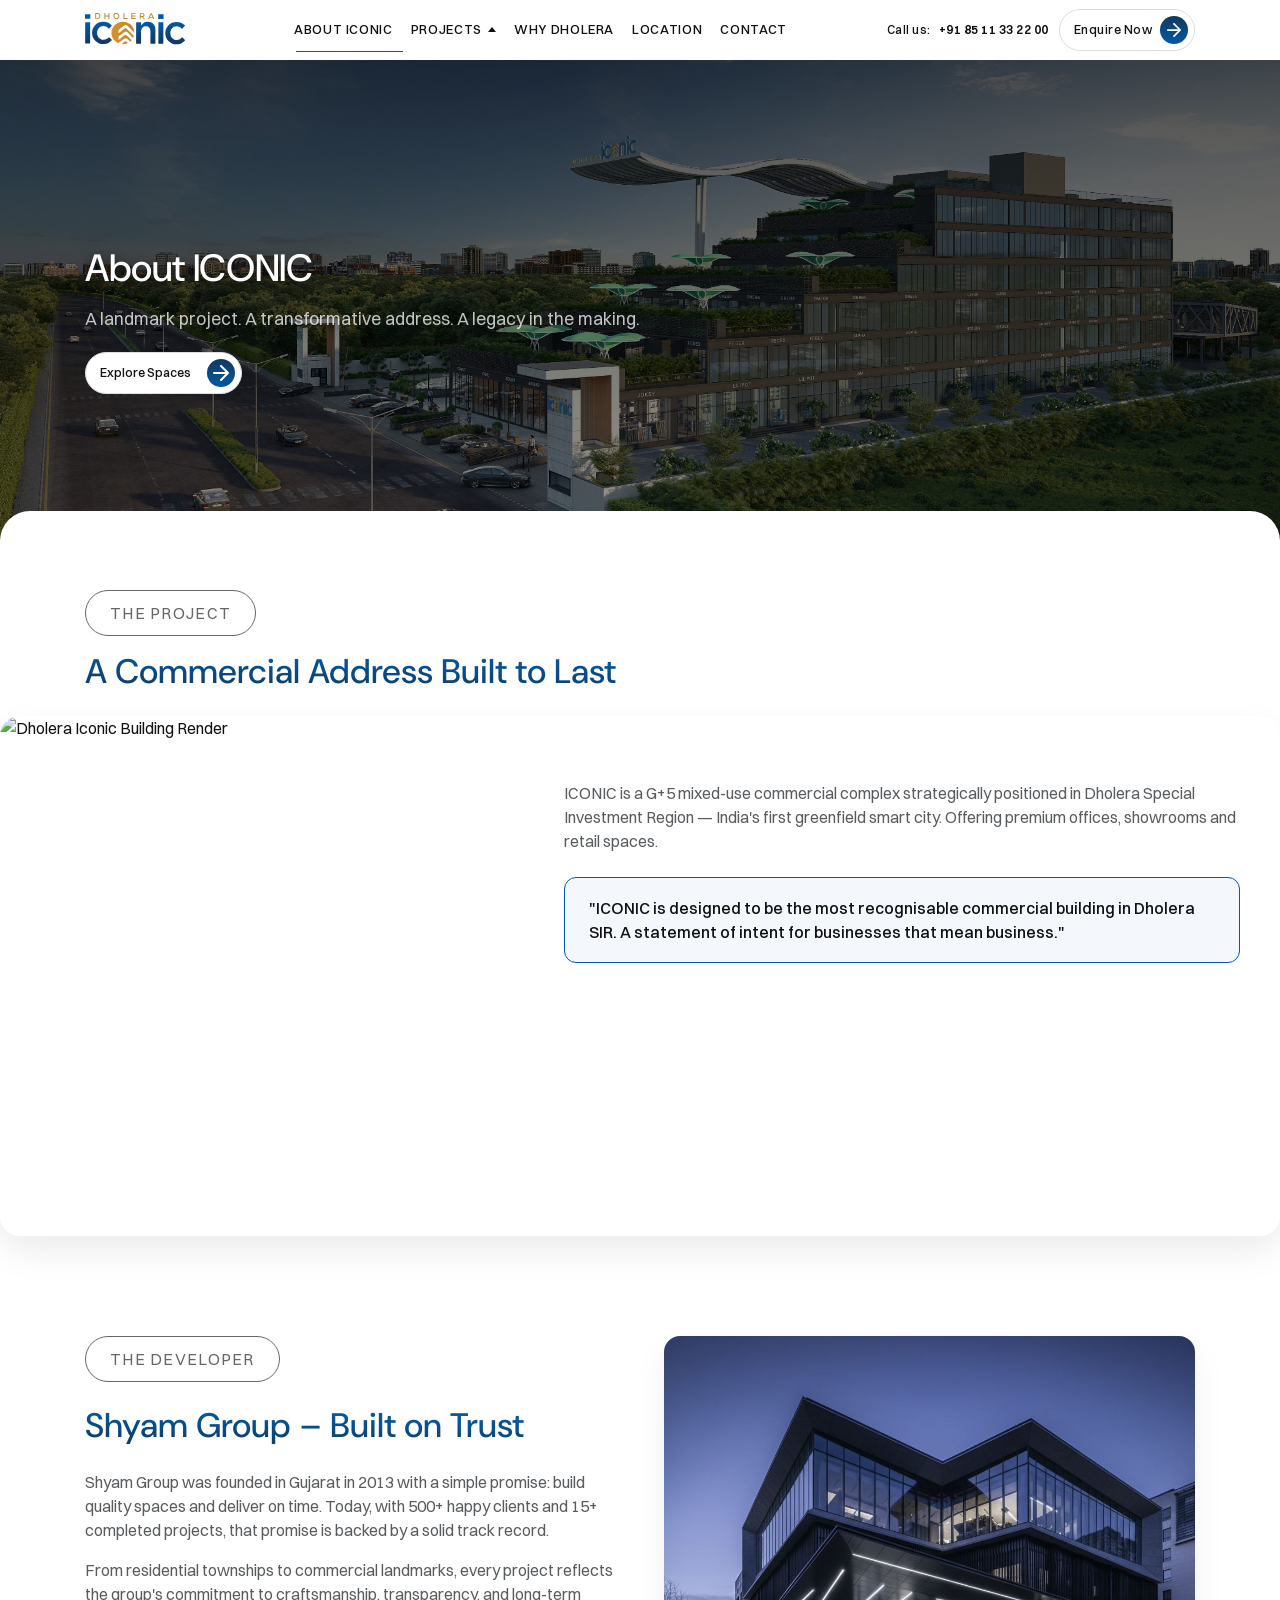
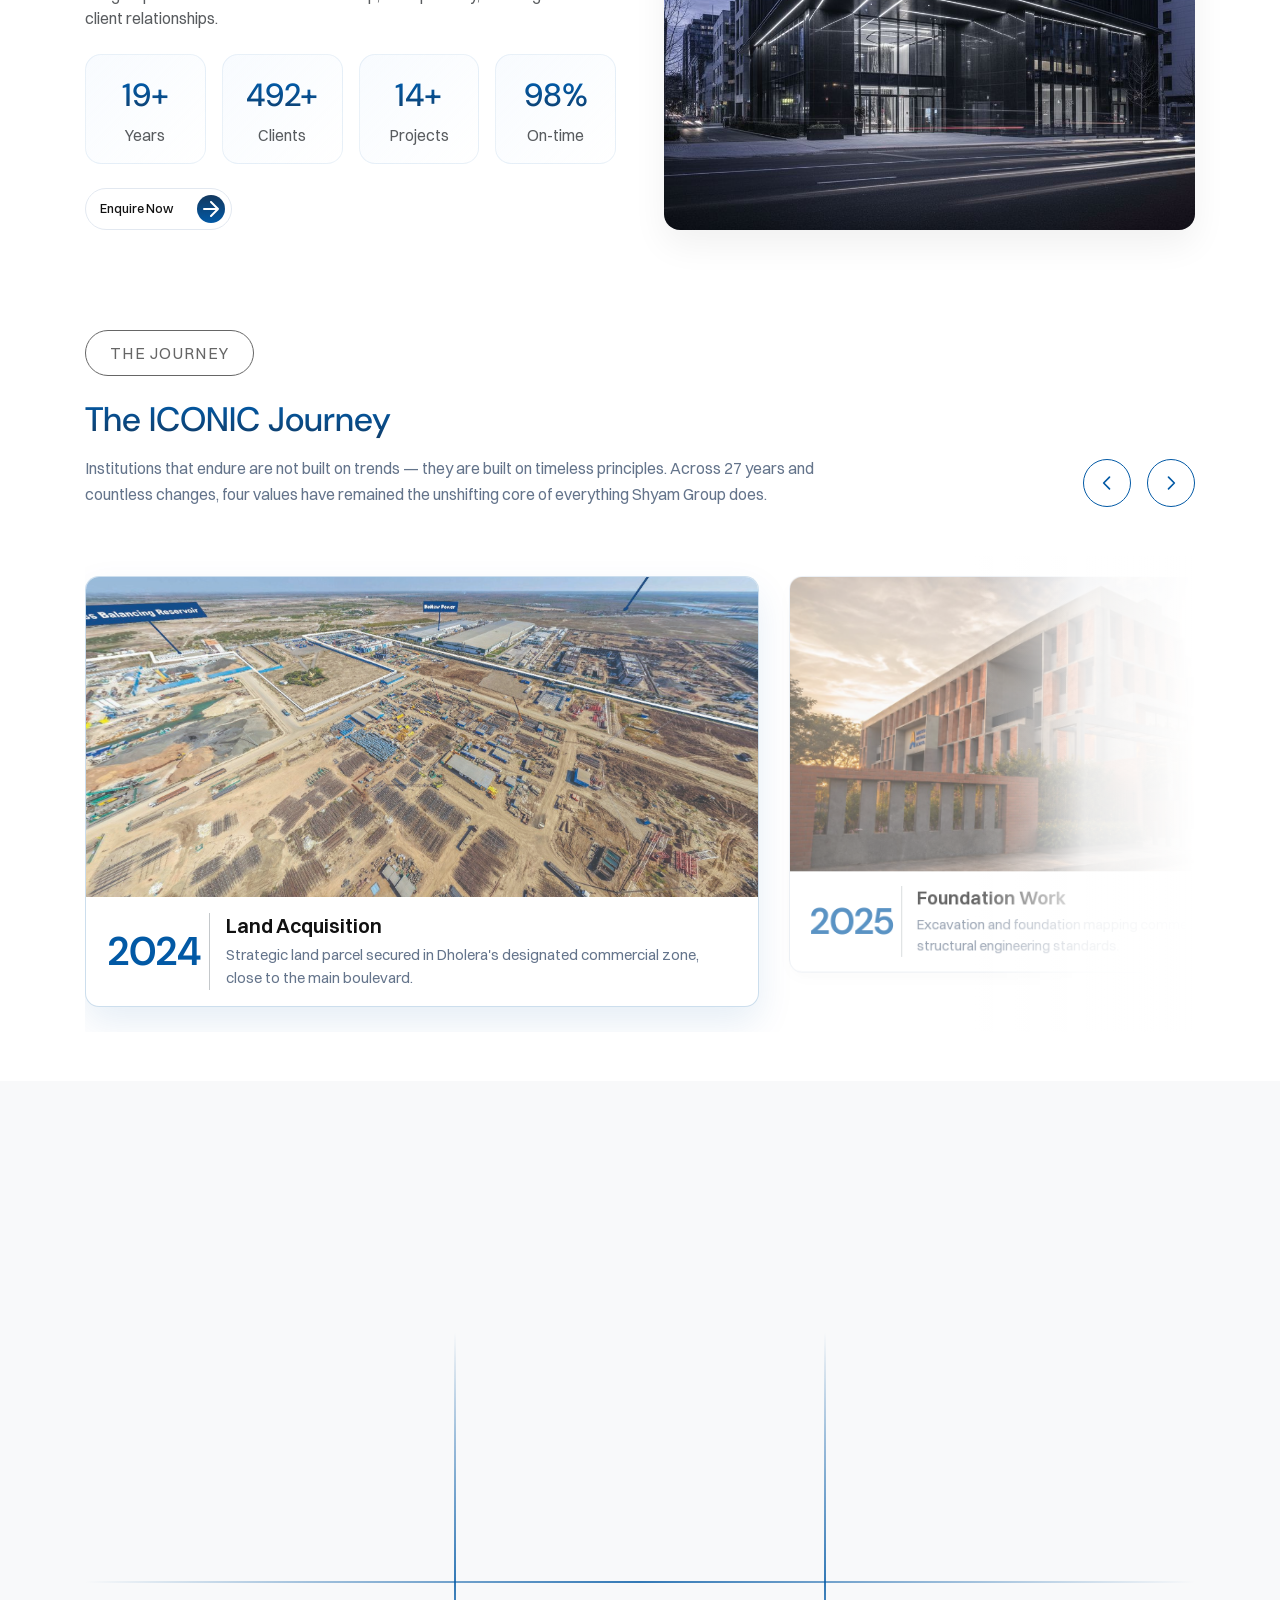
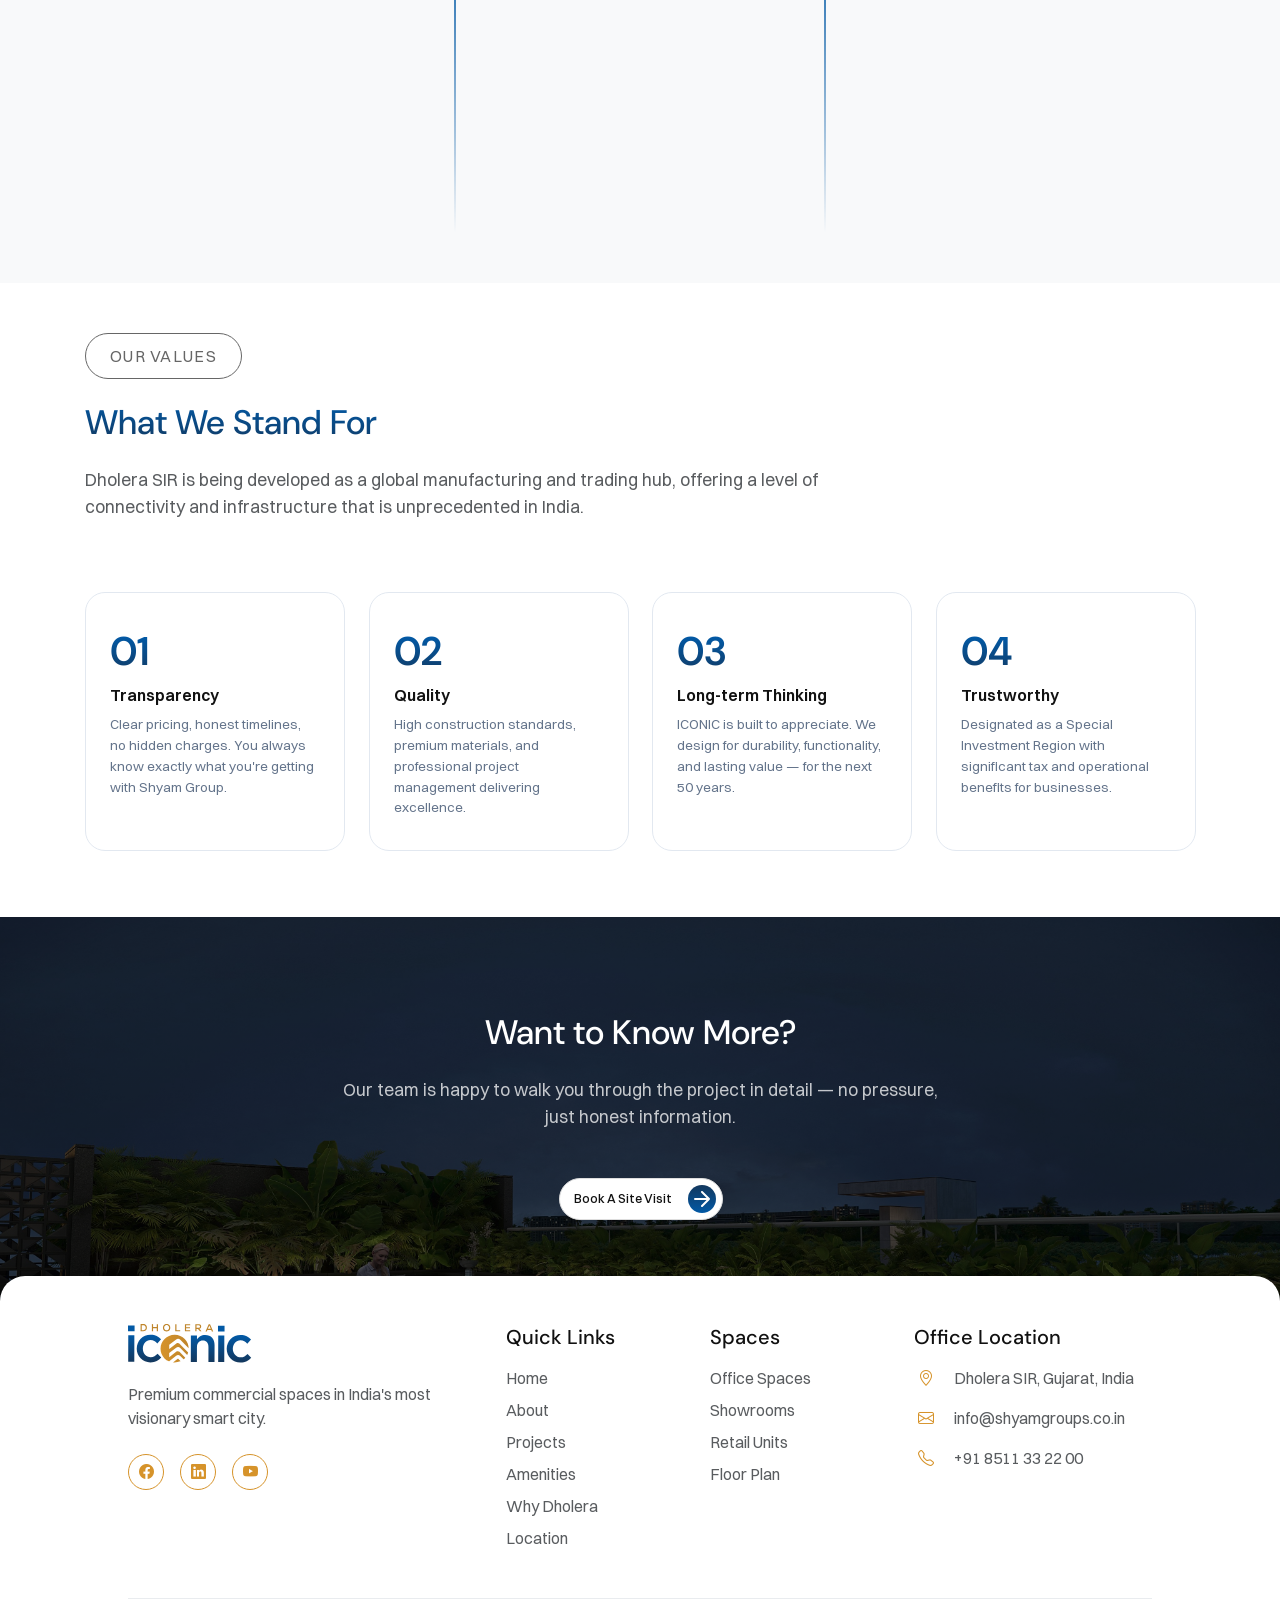
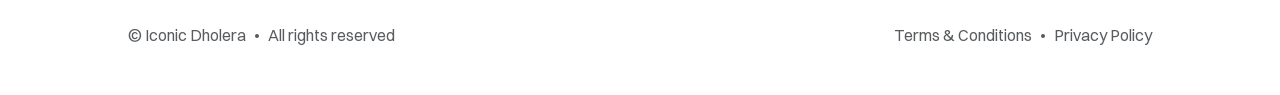
==== commit 1f945642: "Refine The ICONIC Journey slider: reduce border radius (14px), align next slide to top left, increas" ====
--- a/about.html
+++ b/about.html
@@ -263,7 +263,7 @@
               <div class="journey-card">
                 <img src="assets/images/hero_bg.jpg" alt="Superstructure Phase">
                 <div class="journey-card-body">
-                  <div class="row align-items-center g-3">
+                  <div class="row align-items-center g-1">
                     <div class="col-auto">
                       <span class="fs-1 font-dm font-bold d-block journey-year-span">2026</span>
                     </div>
@@ -283,7 +283,7 @@
               <div class="journey-card">
                 <img src="assets/images/lobby.jpg" alt="Handover Phase">
                 <div class="journey-card-body">
-                  <div class="row align-items-center g-3">
+                  <div class="row align-items-center g-1">
                     <div class="col-auto">
                       <span class="fs-1 font-dm font-bold d-block journey-year-span">2027</span>
                     </div>
@@ -303,7 +303,7 @@
               <div class="journey-card">
                 <img src="assets/images/journey_1.jpg" alt="Land Acquisition Phase">
                 <div class="journey-card-body">
-                  <div class="row align-items-center g-3">
+                  <div class="row align-items-center g-1">
                     <div class="col-auto">
                       <span class="fs-1 font-dm font-bold d-block journey-year-span">2024</span>
                     </div>
@@ -324,7 +324,7 @@
               <div class="journey-card">
                 <img src="assets/images/journey_2.jpg" alt="Foundation Phase">
                 <div class="journey-card-body">
-                  <div class="row align-items-center g-3">
+                  <div class="row align-items-center g-1">
                     <div class="col-auto">
                       <span class="fs-1 font-dm font-bold d-block journey-year-span">2025</span>
                     </div>
@@ -345,7 +345,7 @@
               <div class="journey-card">
                 <img src="assets/images/hero_bg.jpg" alt="Superstructure Phase">
                 <div class="journey-card-body">
-                  <div class="row align-items-center g-3">
+                  <div class="row align-items-center g-1">
                     <div class="col-auto">
                       <span class="fs-1 font-dm font-bold d-block journey-year-span">2026</span>
                     </div>
@@ -365,7 +365,7 @@
               <div class="journey-card">
                 <img src="assets/images/lobby.jpg" alt="Handover Phase">
                 <div class="journey-card-body">
-                  <div class="row align-items-center g-3">
+                  <div class="row align-items-center g-1">
                     <div class="col-auto">
                       <span class="fs-1 font-dm font-bold d-block journey-year-span">2027</span>
                     </div>
--- a/assets/css/components.css
+++ b/assets/css/components.css
@@ -1010,7 +1010,7 @@
 .overview-card .overview-value {
   font-family: var(--font-dm);
   font-weight: 600;
-  font-size: 22px !important;
+  font-size: 40px !important;
   line-height: 1.3 !important;
   background: var(--secondary-gradient);
   -webkit-background-clip: text;
@@ -1798,30 +1798,36 @@
 
 .journeySwiper {
   overflow: visible !important;
-  padding-bottom: 20px;
+  padding-top: 10px;
+  padding-bottom: 25px;
 }
 
 .journeySwiper .swiper-slide {
-  transition: opacity 0.5s ease;
-  opacity: 0.4;
+  transition: transform 0.6s cubic-bezier(0.25, 1, 0.5, 1), opacity 0.5s ease;
+  transform: scale(0.92);
+  transform-origin: top left;
+  opacity: 0.65;
   height: auto;
 }
 
 .journeySwiper .swiper-slide-active {
   opacity: 1 !important;
-}
-
-.journeySwiper .swiper-slide-next {
-  opacity: 0.65 !important;
+  transform: scale(1) !important;
+  z-index: 5;
+}
+
+.journeySwiper .swiper-slide-active .journey-card {
+  box-shadow: 0 16px 36px rgba(2, 89, 165, 0.1);
+  border-color: rgba(2, 89, 165, 0.2);
 }
 
 .journey-card {
-  background: #F8FAFC;
-  border-radius: var(--radius-lg);
+  background: #FFFFFF;
+  border-radius: 14px;
   overflow: hidden;
-  box-shadow: 0 10px 35px rgba(0, 0, 0, 0.08);
+  box-shadow: 0 6px 20px rgba(0, 0, 0, 0.04);
   border: 1px solid #E2E8F0;
-  transition: var(--transition-normal);
+  transition: all 0.6s cubic-bezier(0.25, 1, 0.5, 1);
 }
 
 .journey-card img {
@@ -1832,12 +1838,13 @@
 }
 
 .journey-card-body {
-  padding: 24px 28px;
+  padding: 16px 22px;
 }
 
 .journey-year-span {
   color: #0259A5 !important;
-  font-size: 38px;
+  font-size: 42px;
+  font-weight: 600;
 }
 
 .journey-arrow-btn {
--- a/assets/css/responsive.css
+++ b/assets/css/responsive.css
@@ -1614,4 +1614,32 @@
     margin-bottom: 16px !important;
     row-gap: 16px !important;
   }
+}
+
+/* Journey Slider Active Scale-Up Responsive System */
+@media (max-width: 767.98px) {
+  .journeySwiper .swiper-slide {
+    transform: scale(0.92) !important;
+    transform-origin: top left !important;
+  }
+
+  .journeySwiper .swiper-slide-active {
+    transform: scale(1) !important;
+  }
+
+  .journey-card {
+    border-radius: 12px !important;
+  }
+
+  .journey-card img {
+    height: 220px !important;
+  }
+
+  .journey-card-body {
+    padding: 14px 18px !important;
+  }
+
+  .journey-year-span {
+    font-size: 28px !important;
+  }
 }
